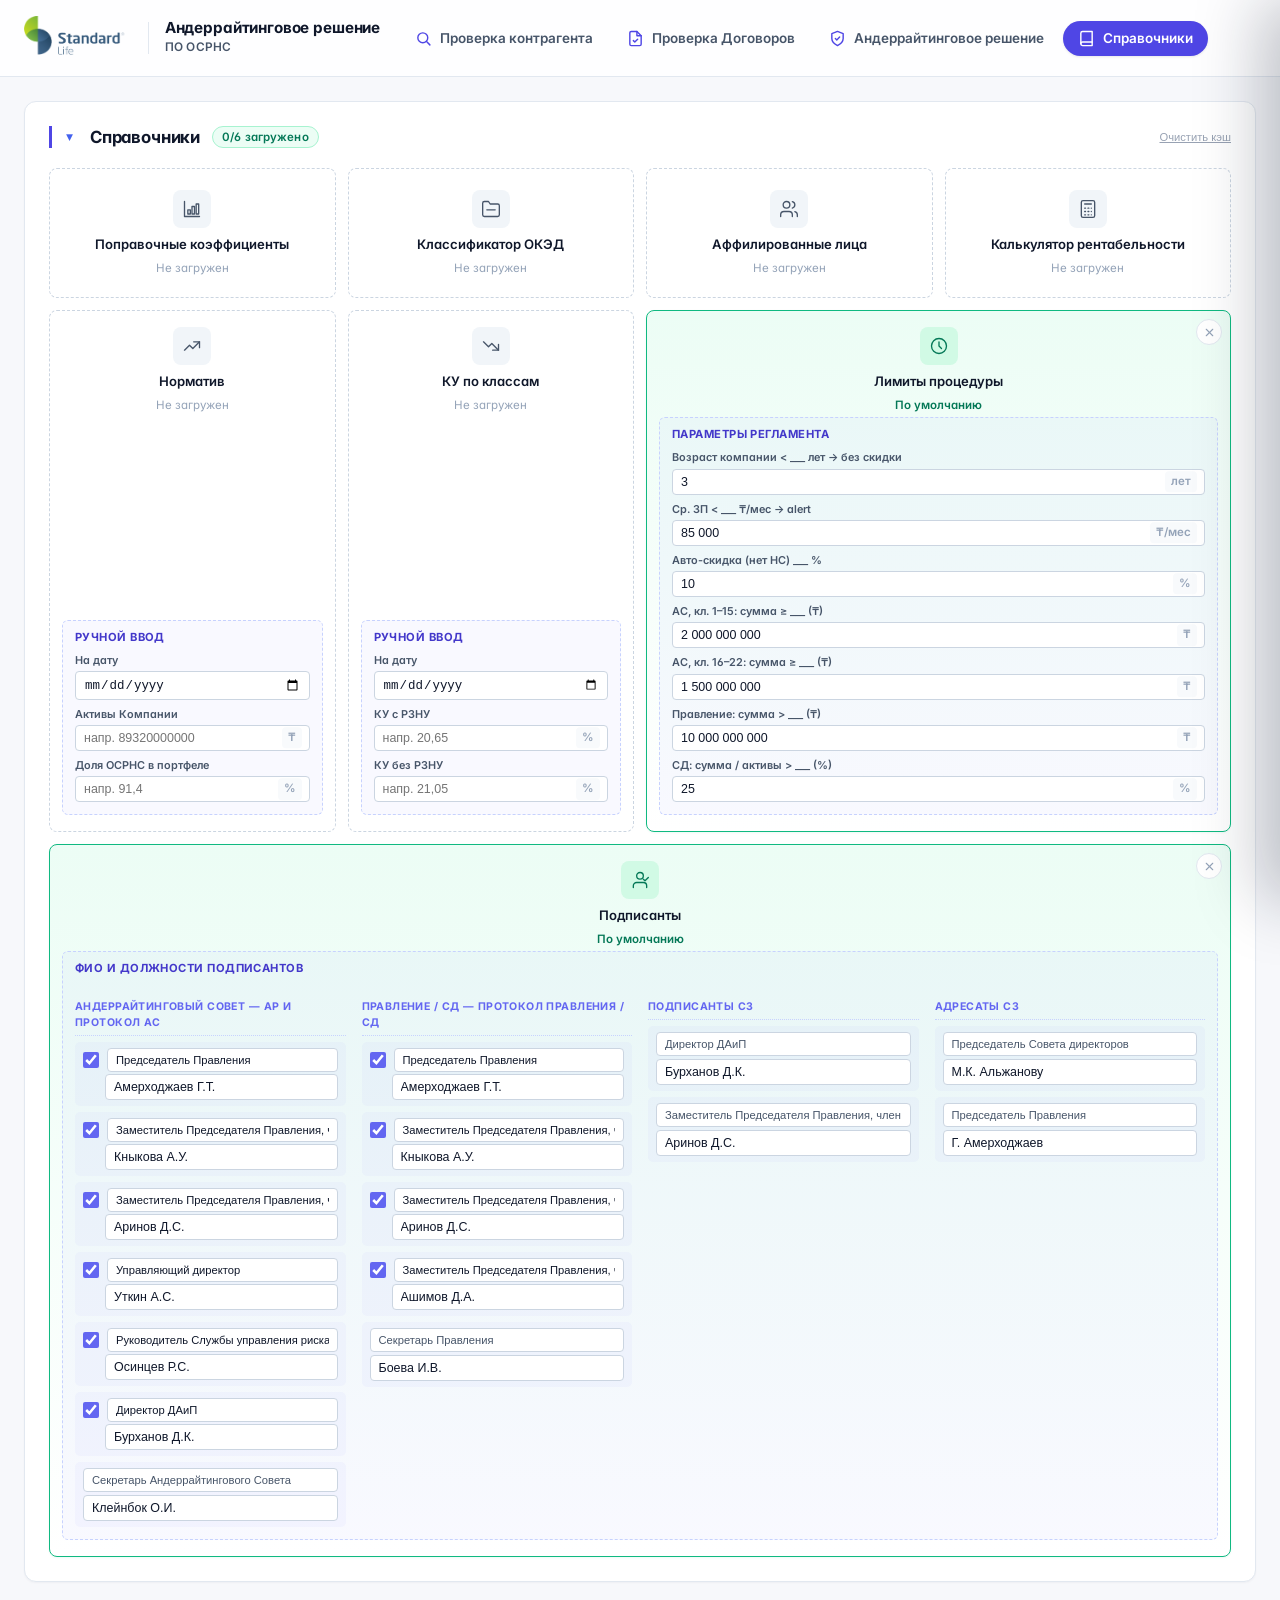
==== index.html @ 7cab8b3e "feat(egov): две ссылки на справки и коды P30.01/P30.11 в досье В шапке вкладок теперь две карточки e" ====
<!DOCTYPE html>
<html lang="ru">
<head>
  <meta charset="UTF-8">
  <meta name="viewport" content="width=device-width, initial-scale=1.0">
  <title>Андеррайтинговое решение по ОСРНС</title>
  <link rel="preconnect" href="https://fonts.googleapis.com">
  <link rel="preconnect" href="https://fonts.gstatic.com" crossorigin>
  <link rel="stylesheet" href="https://fonts.googleapis.com/css2?family=Inter:wght@400;500;600;700;800&family=JetBrains+Mono:wght@500;600&display=swap">
  <link rel="stylesheet" href="css/style.css">
</head>
<body>
  <header class="app-header">
    <div class="app-header-inner">
      <a class="app-brand" href="/" aria-label="Standard Life — главная">
        <img class="sl-logo" src="assets/standard-life-logo.png" alt="Standard Life" />
        <span class="app-brand-divider" aria-hidden="true"></span>
        <div class="app-brand-text">
          <div class="app-name">Андеррайтинговое решение</div>
          <div class="app-subtitle">по ОСРНС</div>
        </div>
      </a>

      <!-- Навигация по разделам — в шапке, рядом с названием. Все 4 раздела
           живут на одной странице (общее состояние App), переключение — App.switchTab(). -->
      <nav class="tab-nav" role="tablist" aria-label="Разделы">
        <button class="tab-btn" id="tabbtn-contractor" role="tab" aria-selected="false" aria-controls="tab-contractor" onclick="App.switchTab('contractor')">
          <span class="tab-btn-ico" aria-hidden="true"><svg viewBox="0 0 24 24" fill="none" stroke="currentColor" stroke-width="2" stroke-linecap="round" stroke-linejoin="round"><circle cx="11" cy="11" r="7"/><line x1="21" y1="21" x2="16.65" y2="16.65"/></svg></span>
          <span class="tab-btn-label">Проверка контрагента</span>
        </button>
        <button class="tab-btn" id="tabbtn-contracts" role="tab" aria-selected="false" aria-controls="tab-contracts" onclick="App.switchTab('contracts')">
          <span class="tab-btn-ico" aria-hidden="true"><svg viewBox="0 0 24 24" fill="none" stroke="currentColor" stroke-width="2" stroke-linecap="round" stroke-linejoin="round"><path d="M14 2H6a2 2 0 0 0-2 2v16a2 2 0 0 0 2 2h12a2 2 0 0 0 2-2V8z"/><polyline points="14 2 14 8 20 8"/><path d="m9 15 2 2 4-4"/></svg></span>
          <span class="tab-btn-label">Проверка Договоров</span>
        </button>
        <button class="tab-btn" id="tabbtn-decision" role="tab" aria-selected="false" aria-controls="tab-decision" onclick="App.switchTab('decision')">
          <span class="tab-btn-ico" aria-hidden="true"><svg viewBox="0 0 24 24" fill="none" stroke="currentColor" stroke-width="2" stroke-linecap="round" stroke-linejoin="round"><path d="M12 22s8-4 8-10V5l-8-3-8 3v7c0 6 8 10 8 10z"/><path d="m9 12 2 2 4-4"/></svg></span>
          <span class="tab-btn-label">Андеррайтинговое решение</span>
        </button>
        <button class="tab-btn is-active" id="tabbtn-refs" role="tab" aria-selected="true" aria-controls="tab-refs" onclick="App.switchTab('refs')">
          <span class="tab-btn-ico" aria-hidden="true"><svg viewBox="0 0 24 24" fill="none" stroke="currentColor" stroke-width="2" stroke-linecap="round" stroke-linejoin="round"><path d="M4 19.5A2.5 2.5 0 0 1 6.5 17H20"/><path d="M6.5 2H20v20H6.5A2.5 2.5 0 0 1 4 19.5v-15A2.5 2.5 0 0 1 6.5 2z"/></svg></span>
          <span class="tab-btn-label">Справочники</span>
        </button>
      </nav>
    </div>
  </header>
  <div class="container">

    <!-- Ссылки на источники — ОДИН шаблон на всё приложение. Раскладывается в
         каждый маунт .js-src-links (App._renderSourceLinks из App.init):
         вкладки «Проверка Договоров», «Проверка контрагента» и
         «Андеррайтинговое решение». Держим в одном месте, чтобы три копии
         разметки не разъезжались. Порталы открываются вручную — там же вход,
         от которого зависят наши автоматические проверки (ЭЦП-сессия
         stat.gov.kz и Bearer-сессия egov). -->
    <template id="tpl-src-links">
      <a class="src-link js-src-egov is-checking" href="https://egov.kz/ru/services/P3001/steps/1" target="_blank" rel="noopener noreferrer">
        <span class="src-link-ico"><svg viewBox="0 0 24 24" fill="none" stroke="currentColor" stroke-width="1.9" stroke-linecap="round" stroke-linejoin="round" aria-hidden="true"><path d="M12 22s8-4 8-10V5l-8-3-8 3v7c0 6 8 10 8 10z"/><polyline points="9 12 11 14 15 10"/></svg></span>
        <span class="src-link-body">
          <span class="src-link-t">egov.kz · P30.01 <span class="src-link-state"></span></span>
          <span class="src-link-s">Резидентство: Справки/сведения по юридическим лицам — тип «О госрегистрации юрлица и его подразделений» • справка P30.01</span>
        </span>
        <span class="src-link-ext" aria-hidden="true"><svg viewBox="0 0 24 24" fill="none" stroke="currentColor" stroke-width="2" stroke-linecap="round" stroke-linejoin="round"><path d="M18 13v6a2 2 0 0 1-2 2H5a2 2 0 0 1-2-2V8a2 2 0 0 1 2-2h6"/><polyline points="15 3 21 3 21 9"/><line x1="10" y1="14" x2="21" y2="3"/></svg></span>
      </a>
      <a class="src-link js-src-egov is-checking" href="https://egov.kz/services/P30.11/#/declaration///" target="_blank" rel="noopener noreferrer">
        <span class="src-link-ico"><svg viewBox="0 0 24 24" fill="none" stroke="currentColor" stroke-width="1.9" stroke-linecap="round" stroke-linejoin="round" aria-hidden="true"><path d="M12 22s8-4 8-10V5l-8-3-8 3v7c0 6 8 10 8 10z"/><polyline points="9 12 11 14 15 10"/></svg></span>
        <span class="src-link-body">
          <span class="src-link-t">egov.kz · P30.11 <span class="src-link-state"></span></span>
          <span class="src-link-s">Резидентство: Выдача справки о регистрации (перерегистрации) юридических лиц, об учетной регистрации (перерегистрации) их филиалов и представительств • справка P30.11</span>
        </span>
        <span class="src-link-ext" aria-hidden="true"><svg viewBox="0 0 24 24" fill="none" stroke="currentColor" stroke-width="2" stroke-linecap="round" stroke-linejoin="round"><path d="M18 13v6a2 2 0 0 1-2 2H5a2 2 0 0 1-2-2V8a2 2 0 0 1 2-2h6"/><polyline points="15 3 21 3 21 9"/><line x1="10" y1="14" x2="21" y2="3"/></svg></span>
      </a>
      <a class="src-link js-src-statgov is-checking" href="https://stat.gov.kz/ru/cabinet/juridical/by/bin/" target="_blank" rel="noopener noreferrer">
        <span class="src-link-ico"><svg viewBox="0 0 24 24" fill="none" stroke="currentColor" stroke-width="1.9" stroke-linecap="round" stroke-linejoin="round" aria-hidden="true"><circle cx="11" cy="11" r="7"/><line x1="21" y1="21" x2="16.65" y2="16.65"/></svg></span>
        <span class="src-link-body">
          <span class="src-link-t">stat.gov.kz <span class="src-link-state"></span></span>
          <span class="src-link-s">Поиск юридического лица или индивидуального предпринимателя</span>
        </span>
        <span class="src-link-ext" aria-hidden="true"><svg viewBox="0 0 24 24" fill="none" stroke="currentColor" stroke-width="2" stroke-linecap="round" stroke-linejoin="round"><path d="M18 13v6a2 2 0 0 1-2 2H5a2 2 0 0 1-2-2V8a2 2 0 0 1 2-2h6"/><polyline points="15 3 21 3 21 9"/><line x1="10" y1="14" x2="21" y2="3"/></svg></span>
      </a>
    </template>

    <!-- ============ Раздел 1: Справочники ============ -->
    <section class="tab-panel is-active" id="tab-refs" role="tabpanel" aria-labelledby="tabbtn-refs">
    <!-- Reference files (uploaded once, cached) — раскрывающийся раздел -->
    <div class="section section-collapsible" id="refs-section">
      <div class="section-title section-title--clickable" onclick="App.toggleRefsSection(event)">
        <span class="section-chevron" id="refs-chevron">▸</span>
        Справочники
        <span class="badge" id="ref-badge">0/6 загружено</span>
        <button class="btn-clear" onclick="App.clearCache(); event.stopPropagation()">Очистить кэш</button>
      </div>
      <div class="section-collapsible-body" id="refs-body">
      <div class="upload-grid">
        <div class="upload-zone" id="zone-popravka" onclick="this.querySelector('input').click()">
          <button class="uz-delete" title="Удалить файл" onclick="App.clearOneRef('popravka', event)"><svg viewBox="0 0 24 24" fill="none" stroke="currentColor" stroke-width="2" stroke-linecap="round" stroke-linejoin="round" width="13" height="13"><line x1="18" y1="6" x2="6" y2="18"/><line x1="6" y1="6" x2="18" y2="18"/></svg></button>
          <span class="uz-icon" aria-hidden="true"><svg viewBox="0 0 24 24" fill="none" stroke="currentColor" stroke-width="1.6" stroke-linecap="round" stroke-linejoin="round"><path d="M3 3v18h18"/><rect x="7" y="13" width="3" height="5"/><rect x="12" y="9" width="3" height="9"/><rect x="17" y="6" width="3" height="12"/></svg></span>
          <div class="uz-label">Поправочные коэффициенты</div>
          <div class="uz-status" id="status-popravka">Не загружен</div>
          <input type="file" accept=".xlsx,.xls,.xlsm" onchange="App.loadRef('popravka', this.files[0])">
        </div>
        <div class="upload-zone" id="zone-classifier" onclick="this.querySelector('input').click()">
          <button class="uz-delete" title="Удалить файл" onclick="App.clearOneRef('classifier', event)"><svg viewBox="0 0 24 24" fill="none" stroke="currentColor" stroke-width="2" stroke-linecap="round" stroke-linejoin="round" width="13" height="13"><line x1="18" y1="6" x2="6" y2="18"/><line x1="6" y1="6" x2="18" y2="18"/></svg></button>
          <span class="uz-icon" aria-hidden="true"><svg viewBox="0 0 24 24" fill="none" stroke="currentColor" stroke-width="1.6" stroke-linecap="round" stroke-linejoin="round"><path d="M22 19a2 2 0 0 1-2 2H4a2 2 0 0 1-2-2V5a2 2 0 0 1 2-2h5l2 3h9a2 2 0 0 1 2 2z"/><line x1="7" y1="13" x2="17" y2="13"/></svg></span>
          <div class="uz-label">Классификатор ОКЭД</div>
          <div class="uz-status" id="status-classifier">Не загружен</div>
          <input type="file" accept=".xlsx,.xls,.xlsm" onchange="App.loadRef('classifier', this.files[0])">
        </div>
        <div class="upload-zone" id="zone-affiliated" onclick="this.querySelector('input').click()">
          <button class="uz-delete" title="Удалить файл" onclick="App.clearOneRef('affiliated', event)"><svg viewBox="0 0 24 24" fill="none" stroke="currentColor" stroke-width="2" stroke-linecap="round" stroke-linejoin="round" width="13" height="13"><line x1="18" y1="6" x2="6" y2="18"/><line x1="6" y1="6" x2="18" y2="18"/></svg></button>
          <span class="uz-icon" aria-hidden="true"><svg viewBox="0 0 24 24" fill="none" stroke="currentColor" stroke-width="1.6" stroke-linecap="round" stroke-linejoin="round"><path d="M16 21v-2a4 4 0 0 0-4-4H6a4 4 0 0 0-4 4v2"/><circle cx="9" cy="7" r="4"/><path d="M22 21v-2a4 4 0 0 0-3-3.87"/><path d="M16 3.13a4 4 0 0 1 0 7.75"/></svg></span>
          <div class="uz-label">Аффилированные лица</div>
          <div class="uz-status" id="status-affiliated">Не загружен</div>
          <input type="file" accept=".xlsx,.xls,.xlsm" onchange="App.loadRef('affiliated', this.files[0])">
        </div>
        <div class="upload-zone" id="zone-calculator" onclick="this.querySelector('input').click()">
          <button class="uz-delete" title="Удалить файл" onclick="App.clearOneRef('calculator', event)"><svg viewBox="0 0 24 24" fill="none" stroke="currentColor" stroke-width="2" stroke-linecap="round" stroke-linejoin="round" width="13" height="13"><line x1="18" y1="6" x2="6" y2="18"/><line x1="6" y1="6" x2="18" y2="18"/></svg></button>
          <span class="uz-icon" aria-hidden="true"><svg viewBox="0 0 24 24" fill="none" stroke="currentColor" stroke-width="1.6" stroke-linecap="round" stroke-linejoin="round"><rect x="4" y="2" width="16" height="20" rx="2"/><line x1="8" y1="6" x2="16" y2="6"/><line x1="8" y1="11" x2="9" y2="11"/><line x1="12" y1="11" x2="13" y2="11"/><line x1="16" y1="11" x2="16" y2="11"/><line x1="8" y1="15" x2="9" y2="15"/><line x1="12" y1="15" x2="13" y2="15"/><line x1="16" y1="15" x2="16" y2="15"/><line x1="8" y1="19" x2="9" y2="19"/><line x1="12" y1="19" x2="13" y2="19"/><line x1="16" y1="19" x2="16" y2="19"/></svg></span>
          <div class="uz-label">Калькулятор рентабельности</div>
          <div class="uz-status" id="status-calculator">Не загружен</div>
          <input type="file" accept=".xlsx,.xls,.xlsm" onchange="App.loadRef('calculator', this.files[0])">
        </div>
        <div class="upload-zone" id="zone-normativ" onclick="if(event.target.closest('.ref-override')) return; this.querySelector('input[type=file]').click()">
          <button class="uz-delete" title="Удалить файл" onclick="App.clearOneRef('normativ', event)"><svg viewBox="0 0 24 24" fill="none" stroke="currentColor" stroke-width="2" stroke-linecap="round" stroke-linejoin="round" width="13" height="13"><line x1="18" y1="6" x2="6" y2="18"/><line x1="6" y1="6" x2="18" y2="18"/></svg></button>
          <span class="uz-icon" aria-hidden="true"><svg viewBox="0 0 24 24" fill="none" stroke="currentColor" stroke-width="1.6" stroke-linecap="round" stroke-linejoin="round"><path d="M3 17l6-6 4 4 8-8"/><path d="M14 7h7v7"/></svg></span>
          <div class="uz-label">Норматив</div>
          <div class="uz-status" id="status-normativ">Не загружен</div>
          <input type="file" accept=".xlsx,.xls,.xlsm" onchange="App.loadRef('normativ', this.files[0])">
          <!-- Ручной ввод: имеет приоритет над Excel. Если поле пустое — берётся значение из файла. -->
          <div class="ref-override" onclick="event.stopPropagation()">
            <div class="ref-override-title">Ручной ввод</div>
            <div class="ref-override-grid">
              <label>На дату<input type="date" id="ovr-normativ-date" oninput="App.onRefOverride('normativ','date',this.value)" onblur="App._refillIfEmpty('normativ')"></label>
              <label>Активы Компании<span class="input-with-unit" data-unit="₸"><input type="text" inputmode="decimal" id="ovr-normativ-assets" placeholder="напр. 89320000000" oninput="App.onRefOverride('normativ','fullAssetsTenge',this.value)" onblur="App._refillIfEmpty('normativ')"></span></label>
              <label>Доля ОСРНС в портфеле<span class="input-with-unit" data-unit="%"><input type="text" inputmode="decimal" id="ovr-normativ-portfolio" placeholder="напр. 91,4" oninput="App.onRefOverride('normativ','portfolioShare',this.value)" onblur="App._refillIfEmpty('normativ')"></span></label>
            </div>
          </div>
        </div>
        <div class="upload-zone" id="zone-ku" onclick="if(event.target.closest('.ref-override')) return; this.querySelector('input[type=file]').click()">
          <button class="uz-delete" title="Удалить файл" onclick="App.clearOneRef('ku', event)"><svg viewBox="0 0 24 24" fill="none" stroke="currentColor" stroke-width="2" stroke-linecap="round" stroke-linejoin="round" width="13" height="13"><line x1="18" y1="6" x2="6" y2="18"/><line x1="6" y1="6" x2="18" y2="18"/></svg></button>
          <span class="uz-icon" aria-hidden="true"><svg viewBox="0 0 24 24" fill="none" stroke="currentColor" stroke-width="1.6" stroke-linecap="round" stroke-linejoin="round"><path d="M3 7l6 6 4-4 8 8"/><path d="M14 17h7v-7"/></svg></span>
          <div class="uz-label">КУ по классам</div>
          <div class="uz-status" id="status-ku">Не загружен</div>
          <input type="file" accept=".xlsx,.xls,.xlsm" onchange="App.loadRef('ku', this.files[0])">
          <div class="ref-override" onclick="event.stopPropagation()">
            <div class="ref-override-title">Ручной ввод</div>
            <div class="ref-override-grid">
              <label title="Только для отображения в карточке. В документах КУ выводится с датой Норматива (единый период расчёта).">На дату<input type="date" id="ovr-ku-date" oninput="App.onRefOverride('ku','date',this.value)" onblur="App._refillIfEmpty('ku')"></label>
              <label>КУ с РЗНУ<span class="input-with-unit" data-unit="%"><input type="text" inputmode="decimal" id="ovr-ku-with" placeholder="напр. 20,65" oninput="App.onRefOverride('ku','lossRatioWith',this.value)" onblur="App._refillIfEmpty('ku')"></span></label>
              <label>КУ без РЗНУ<span class="input-with-unit" data-unit="%"><input type="text" inputmode="decimal" id="ovr-ku-without" placeholder="напр. 21,05" oninput="App.onRefOverride('ku','lossRatioWithout',this.value)" onblur="App._refillIfEmpty('ku')"></span></label>
            </div>
          </div>
        </div>
        <!-- Лимиты процедуры — параметры внутренних правил андеррайтинга
             (пороги АС/Правления/СД, мин. возраст компании, мин. ср. ЗП).
             Файла нет: только ручной ввод. По умолчанию подставляются текущие
             регламентные значения. -->
        <div class="upload-zone upload-zone--no-file loaded" id="zone-limits">
          <button class="uz-delete" title="Сбросить все лимиты к значениям по умолчанию" onclick="App.resetLimitsToDefaults(event)"><svg viewBox="0 0 24 24" fill="none" stroke="currentColor" stroke-width="2" stroke-linecap="round" stroke-linejoin="round" width="13" height="13"><line x1="18" y1="6" x2="6" y2="18"/><line x1="6" y1="6" x2="18" y2="18"/></svg></button>
          <span class="uz-icon" aria-hidden="true"><svg viewBox="0 0 24 24" fill="none" stroke="currentColor" stroke-width="1.6" stroke-linecap="round" stroke-linejoin="round"><circle cx="12" cy="12" r="9"/><path d="M12 7v5l3 3"/></svg></span>
          <div class="uz-label">Лимиты процедуры</div>
          <div class="uz-status" id="status-limits">По умолчанию</div>
          <div class="ref-override ref-override--limits" onclick="event.stopPropagation()">
            <div class="ref-override-title">Параметры регламента</div>
            <div class="ref-override-grid ref-override-grid--2col">
              <label title="Если возраст компании < этого значения — скидка не применяется">Возраст компании &lt; ___ лет → без скидки<span class="input-with-unit" data-unit="лет"><input type="text" inputmode="decimal" id="lim-minAge" placeholder="напр. 3" oninput="App.onLimitOverride('minCompanyAgeYears',this.value)" onblur="App._fillLimitsInputs()"></span></label>
              <label title="Если средняя ЗП < этого значения — показывается alert андеррайтеру">Ср. ЗП &lt; ___ ₸/мес → alert<span class="input-with-unit" data-unit="₸/мес"><input type="text" inputmode="decimal" id="lim-minSalary" placeholder="напр. 85000" oninput="App.onLimitOverride('minAvgSalary',this.value)" onblur="App._fillLimitsInputs()"></span></label>
              <label title="Авто-скидка при чистой истории: если НС не было и в заявке не задан понижающий коэффициент — применяется эта скидка (напр. 10% → ПК 0,9). Заполненный D16 в заявке имеет приоритет.">Авто-скидка (нет НС) ___ %<span class="input-with-unit" data-unit="%"><input type="text" inputmode="decimal" id="lim-discount" placeholder="напр. 10" oninput="App.onLimitOverride('defaultDiscount',this.value)" onblur="App._fillLimitsInputs()"></span></label>
              <label title="Класс риска 1–15: страх.сумма ≥ этого → АС; меньше — стандартное принятие">АС, кл. 1–15: сумма ≥ ___ (₸)<span class="input-with-unit" data-unit="₸"><input type="text" inputmode="decimal" id="lim-asLow1_15" placeholder="напр. 2000000000" oninput="App.onLimitOverride('limitAsLowCls1_15',this.value)" onblur="App._fillLimitsInputs()"></span></label>
              <label title="Класс риска 16–22: страх.сумма ≥ этого → АС; меньше — стандартное принятие">АС, кл. 16–22: сумма ≥ ___ (₸)<span class="input-with-unit" data-unit="₸"><input type="text" inputmode="decimal" id="lim-asLow16_22" placeholder="напр. 1500000000" oninput="App.onLimitOverride('limitAsLowCls16_22',this.value)" onblur="App._fillLimitsInputs()"></span></label>
              <label title="Если страх.сумма > этого значения — кейс уходит в Правление">Правление: сумма &gt; ___ (₸)<span class="input-with-unit" data-unit="₸"><input type="text" inputmode="decimal" id="lim-asHigh" placeholder="напр. 10000000000" oninput="App.onLimitOverride('limitAsHigh',this.value)" onblur="App._fillLimitsInputs()"></span></label>
              <label title="СД: если страх.сумма / активы компании > этого значения — Совет директоров">СД: сумма / активы &gt; ___ (%)<span class="input-with-unit" data-unit="%"><input type="text" inputmode="decimal" id="lim-sdRatio" placeholder="напр. 25" oninput="App.onLimitOverride('limitSdAssetsRatio',this.value)" onblur="App._fillLimitsInputs()"></span></label>
            </div>
          </div>
        </div>
        <!-- Подписанты — ФИО и должности подписантов / адресатов всех документов
             (АР, СЗ Правления, СЗ СД, Заключение, Протокол). Идёт ПОСЛЕДНИМ в
             HTML — за счёт grid-column: 1 / -1 занимает всю ширину на 3-й строке.
             Solo-подписанты + секретари: редактируются и роль, и ФИО.
             Члены АС/Правления: + чекбокс «участвует» (отпуск → строка исключается). -->
        <div class="upload-zone upload-zone--no-file loaded" id="zone-signers">
          <button class="uz-delete" title="Сбросить всех подписантов к значениям по умолчанию" onclick="App.resetSignersToDefaults(event)"><svg viewBox="0 0 24 24" fill="none" stroke="currentColor" stroke-width="2" stroke-linecap="round" stroke-linejoin="round" width="13" height="13"><line x1="18" y1="6" x2="6" y2="18"/><line x1="6" y1="6" x2="18" y2="18"/></svg></button>
          <span class="uz-icon" aria-hidden="true"><svg viewBox="0 0 24 24" fill="none" stroke="currentColor" stroke-width="1.6" stroke-linecap="round" stroke-linejoin="round"><path d="M20 21v-2a4 4 0 0 0-4-4H8a4 4 0 0 0-4 4v2"/><circle cx="12" cy="7" r="4"/><path d="M16 11l2 2 4-4"/></svg></span>
          <div class="uz-label">Подписанты</div>
          <div class="uz-status" id="status-signers">По умолчанию</div>
          <div class="ref-override ref-override--signers" onclick="event.stopPropagation()">
            <div class="ref-override-title">ФИО и должности подписантов</div>

            <div class="signers-group" style="order:4">
              <div class="signers-group-title">Адресаты СЗ</div>
              <div class="signer-row signer-row--solo" id="sgn-row-sdChair">
                <input type="text" id="sgn-role-sdChair" class="signer-role-input" placeholder="Должность" oninput="App.onSignerOverride('sdChair','role',this.value)">
                <input type="text" id="sgn-sdChair" placeholder="ФИО" oninput="App.onSignerOverride('sdChair','name',this.value)">
              </div>
              <div class="signer-row signer-row--solo" id="sgn-row-pravlenieChair">
                <input type="text" id="sgn-role-pravlenieChair" class="signer-role-input" placeholder="Должность" oninput="App.onSignerOverride('pravlenieChair','role',this.value)">
                <input type="text" id="sgn-pravlenieChair" placeholder="ФИО" oninput="App.onSignerOverride('pravlenieChair','name',this.value)">
              </div>
            </div>

            <div class="signers-group" style="order:3">
              <div class="signers-group-title">Подписанты СЗ</div>
              <div class="signer-row signer-row--solo" id="sgn-row-daipDirector">
                <input type="text" id="sgn-role-daipDirector" class="signer-role-input" placeholder="Должность" oninput="App.onSignerOverride('daipDirector','role',this.value)">
                <input type="text" id="sgn-daipDirector" placeholder="ФИО" oninput="App.onSignerOverride('daipDirector','name',this.value)">
              </div>
              <div class="signer-row signer-row--solo" id="sgn-row-upravDir">
                <input type="text" id="sgn-role-upravDir" class="signer-role-input" placeholder="Должность" oninput="App.onSignerOverride('upravDir','role',this.value)">
                <input type="text" id="sgn-upravDir" placeholder="ФИО" oninput="App.onSignerOverride('upravDir','name',this.value)">
              </div>
            </div>

            <!-- Члены АС: 6 человек + секретарь. У каждого члена можно править
                 должность и снять галочку «участвует» (отпуск → строка не
                 попадёт в АР/Протокол). Секретарь без галочки — он обязателен. -->
            <div class="signers-group" style="order:1">
              <div class="signers-group-title">Андеррайтинговый Совет — АР и Протокол АС</div>
              <div class="signer-row signer-row--editable" id="sgn-row-asMember0">
                <input type="checkbox" id="sgn-skip-asMember0" checked title="Включить в документ" onchange="App.onSignerOverride('asMember0','skip',!this.checked)">
                <input type="text" id="sgn-role-asMember0" class="signer-role-input" placeholder="Должность" oninput="App.onSignerOverride('asMember0','role',this.value)">
                <input type="text" id="sgn-asMember0" placeholder="ФИО" oninput="App.onSignerOverride('asMember0','name',this.value)">
              </div>
              <div class="signer-row signer-row--editable" id="sgn-row-asMember1">
                <input type="checkbox" id="sgn-skip-asMember1" checked onchange="App.onSignerOverride('asMember1','skip',!this.checked)">
                <input type="text" id="sgn-role-asMember1" class="signer-role-input" placeholder="Должность" oninput="App.onSignerOverride('asMember1','role',this.value)">
                <input type="text" id="sgn-asMember1" placeholder="ФИО" oninput="App.onSignerOverride('asMember1','name',this.value)">
              </div>
              <div class="signer-row signer-row--editable" id="sgn-row-asMember2">
                <input type="checkbox" id="sgn-skip-asMember2" checked onchange="App.onSignerOverride('asMember2','skip',!this.checked)">
                <input type="text" id="sgn-role-asMember2" class="signer-role-input" placeholder="Должность" oninput="App.onSignerOverride('asMember2','role',this.value)">
                <input type="text" id="sgn-asMember2" placeholder="ФИО" oninput="App.onSignerOverride('asMember2','name',this.value)">
              </div>
              <div class="signer-row signer-row--editable" id="sgn-row-asMember3">
                <input type="checkbox" id="sgn-skip-asMember3" checked onchange="App.onSignerOverride('asMember3','skip',!this.checked)">
                <input type="text" id="sgn-role-asMember3" class="signer-role-input" placeholder="Должность" oninput="App.onSignerOverride('asMember3','role',this.value)">
                <input type="text" id="sgn-asMember3" placeholder="ФИО" oninput="App.onSignerOverride('asMember3','name',this.value)">
              </div>
              <div class="signer-row signer-row--editable" id="sgn-row-asMember4">
                <input type="checkbox" id="sgn-skip-asMember4" checked onchange="App.onSignerOverride('asMember4','skip',!this.checked)">
                <input type="text" id="sgn-role-asMember4" class="signer-role-input" placeholder="Должность" oninput="App.onSignerOverride('asMember4','role',this.value)">
                <input type="text" id="sgn-asMember4" placeholder="ФИО" oninput="App.onSignerOverride('asMember4','name',this.value)">
              </div>
              <div class="signer-row signer-row--editable" id="sgn-row-asMember5">
                <input type="checkbox" id="sgn-skip-asMember5" checked onchange="App.onSignerOverride('asMember5','skip',!this.checked)">
                <input type="text" id="sgn-role-asMember5" class="signer-role-input" placeholder="Должность" oninput="App.onSignerOverride('asMember5','role',this.value)">
                <input type="text" id="sgn-asMember5" placeholder="ФИО" oninput="App.onSignerOverride('asMember5','name',this.value)">
              </div>
              <div class="signer-row signer-row--solo" id="sgn-row-asSecretary">
                <input type="text" id="sgn-role-asSecretary" class="signer-role-input" placeholder="Должность" oninput="App.onSignerOverride('asSecretary','role',this.value)">
                <input type="text" id="sgn-asSecretary" placeholder="ФИО" oninput="App.onSignerOverride('asSecretary','name',this.value)">
              </div>
            </div>

            <!-- Члены Правления — 3 человека + секретарь. -->
            <div class="signers-group" style="order:2">
              <div class="signers-group-title">Правление / СД — Протокол Правления / СД</div>
              <div class="signer-row signer-row--editable" id="sgn-row-pravlenieMember0">
                <input type="checkbox" id="sgn-skip-pravlenieMember0" checked onchange="App.onSignerOverride('pravlenieMember0','skip',!this.checked)">
                <input type="text" id="sgn-role-pravlenieMember0" class="signer-role-input" placeholder="Должность" oninput="App.onSignerOverride('pravlenieMember0','role',this.value)">
                <input type="text" id="sgn-pravlenieMember0" placeholder="ФИО" oninput="App.onSignerOverride('pravlenieMember0','name',this.value)">
              </div>
              <div class="signer-row signer-row--editable" id="sgn-row-pravlenieMember1">
                <input type="checkbox" id="sgn-skip-pravlenieMember1" checked onchange="App.onSignerOverride('pravlenieMember1','skip',!this.checked)">
                <input type="text" id="sgn-role-pravlenieMember1" class="signer-role-input" placeholder="Должность" oninput="App.onSignerOverride('pravlenieMember1','role',this.value)">
                <input type="text" id="sgn-pravlenieMember1" placeholder="ФИО" oninput="App.onSignerOverride('pravlenieMember1','name',this.value)">
              </div>
              <div class="signer-row signer-row--editable" id="sgn-row-pravlenieMember2">
                <input type="checkbox" id="sgn-skip-pravlenieMember2" checked onchange="App.onSignerOverride('pravlenieMember2','skip',!this.checked)">
                <input type="text" id="sgn-role-pravlenieMember2" class="signer-role-input" placeholder="Должность" oninput="App.onSignerOverride('pravlenieMember2','role',this.value)">
                <input type="text" id="sgn-pravlenieMember2" placeholder="ФИО" oninput="App.onSignerOverride('pravlenieMember2','name',this.value)">
              </div>
              <div class="signer-row signer-row--editable" id="sgn-row-pravlenieMember3">
                <input type="checkbox" id="sgn-skip-pravlenieMember3" checked onchange="App.onSignerOverride('pravlenieMember3','skip',!this.checked)">
                <input type="text" id="sgn-role-pravlenieMember3" class="signer-role-input" placeholder="Должность" oninput="App.onSignerOverride('pravlenieMember3','role',this.value)">
                <input type="text" id="sgn-pravlenieMember3" placeholder="ФИО" oninput="App.onSignerOverride('pravlenieMember3','name',this.value)">
              </div>
              <div class="signer-row signer-row--solo" id="sgn-row-pravlenieSecretary">
                <input type="text" id="sgn-role-pravlenieSecretary" class="signer-role-input" placeholder="Должность" oninput="App.onSignerOverride('pravlenieSecretary','role',this.value)">
                <input type="text" id="sgn-pravlenieSecretary" placeholder="ФИО" oninput="App.onSignerOverride('pravlenieSecretary','name',this.value)">
              </div>
            </div>
          </div>
        </div>
      </div>
      </div>
    </div>
    </section>

    <!-- ============ Раздел 2: Проверка Договоров (массовая генерация АР из реестра) ============ -->
    <section class="tab-panel" id="tab-contracts" role="tabpanel" aria-labelledby="tabbtn-contracts">
    <!-- Ссылки на источники — в самом верху вкладки, до блоков (просьба
         пользователя). Наполняет App._renderSourceLinks из #tpl-src-links. -->
    <div class="src-links js-src-links"></div>
    <!-- Загрузка ежедневной выгрузки договоров (.xlsx) → заполненные .docx
         «Андеррайтинговое решение» по каждой строке (форма «АРешение»).
         Имена файлов «АР {БИН}.docx», пакетом в ZIP. -->
    <div class="section section-collapsible is-open" id="batch-section">
      <div class="section-title section-title--clickable" onclick="App.toggleBatchSection(event)">
        <span class="section-chevron" id="batch-chevron">▸</span>
        Проверка Договоров
        <span class="badge" id="batch-badge">из выгрузки</span>
        <button class="btn-clear" id="batch-clear" style="display:none" onclick="BatchAR.clear(); event.stopPropagation()">Очистить</button>
      </div>
      <div class="section-collapsible-body" id="batch-body">
        <div class="upload-zone-main batch-upload" id="zone-batch" onclick="document.getElementById('batch-file-input').click()">
          <span class="uz-icon" aria-hidden="true"><svg viewBox="0 0 24 24" fill="none" stroke="currentColor" stroke-width="1.6" stroke-linecap="round" stroke-linejoin="round"><path d="M14 2H6a2 2 0 0 0-2 2v16a2 2 0 0 0 2 2h12a2 2 0 0 0 2-2V8z"/><polyline points="14 2 14 8 20 8"/><line x1="8" y1="13" x2="16" y2="13"/><line x1="8" y1="17" x2="16" y2="17"/></svg></span>
          <div class="uz-label">Реестр договоров (.xlsx)</div>
          <div class="uz-status" id="batch-status">Файл не загружен</div>
          <input type="file" id="batch-file-input" accept=".xlsx,.xls" style="display:none" onchange="BatchAR.loadFile(this.files[0])">
        </div>

        <!-- Статус-бар: прогресс проверки + сводка по строкам (обновляется по мере
             проверки). Кнопка «Открыть в отдельной вкладке» живёт здесь же, справа. -->
        <div class="batch-statusbar" id="batch-statusbar" style="display:none">
          <span class="batch-stat batch-stat--progress" id="bs-progress-wrap" title="Проверено договоров из общего числа строк реестра">
            <span class="batch-stat-progress-nums"><b id="bs-done">0</b>&nbsp;/&nbsp;<b id="bs-total">0</b>&nbsp;проверено</span>
            <span class="batch-stat-progress-bar"><i id="bs-progress-bar"></i></span>
            <span class="batch-stat-progress-pct" id="bs-progress-pct">0%</span>
          </span>
          <span class="batch-stat-sep"></span>
          <span class="batch-stat batch-stat--ok" title="Проверено, ошибок нет"><span class="batch-stat-dot"></span><b id="bs-ok">0</b>&nbsp;корректных</span>
          <span class="batch-stat batch-stat--warn" title="Расхождения — нужна доп. проверка"><span class="batch-stat-dot"></span><b id="bs-warn">0</b>&nbsp;расхождений</span>
          <span class="batch-stat batch-stat--err" title="Некорректные данные — исправить в базе"><span class="batch-stat-dot"></span><b id="bs-err">0</b>&nbsp;ошибок</span>
          <span class="batch-stat batch-stat--checking" title="Проверяется прямо сейчас"><span class="batch-stat-dot"></span><b id="bs-checking">0</b>&nbsp;проверяется</span>
          <span class="batch-stat batch-stat--pending" title="В очереди — ещё не дошло до проверки"><span class="batch-stat-dot"></span><b id="bs-pending">0</b>&nbsp;в очереди</span>
          <span class="batch-stat batch-stat--unchecked" title="Не проверено — нет подключения к stat.gov.kz или ошибка проверки"><span class="batch-stat-dot"></span><b id="bs-unchecked">0</b>&nbsp;не проверено</span>
          <span class="batch-stat batch-stat--approved" title="Согласовано андеррайтером"><span class="batch-stat-dot"></span><b id="bs-approved">0</b>&nbsp;согласовано</span>
          <span class="batch-stat-sep"></span>
          <!-- «АС лимиты» — ОТДЕЛЬНАЯ ось (не состояние проверки): строки договоров
               свыше порогов из «Справочников». Поэтому за разделителем и фиолетовым,
               как обводка таких строк в таблице и чип-фильтр. Текст подсказки
               (пороги + число договоров) пишет BatchAR._updateStatusBar. -->
          <span class="batch-stat batch-stat--aslimit" title="Строки договоров свыше лимитов АС"><span class="batch-stat-dot"></span><b id="bs-aslimit">0</b>&nbsp;АС лимиты</span>
          <button class="batch-open-tab" type="button" onclick="BatchAR.openInNewTab()" title="Открыть таблицу в отдельной вкладке — больше места для просмотра">↗ Открыть в отдельной вкладке</button>
        </div>
        <!-- Чипы мультисортировки (по столбцам) — под статус-баром. Рендерит
             BatchAR._renderSortChips(). Клик: выкл → ↓ по убыванию → ↑ по
             возрастанию → выкл. Несколько чипов комбинируются (номер = приоритет). -->
        <div class="batch-sort-chips" id="batch-sort-chips" style="display:none"></div>
        <div class="batch-table-wrap" id="batch-table-wrap" style="display:none">
          <table class="batch-table">
            <!-- Фиксированная раскладка: ширины колонок в % → таблица всегда = ширине
                 контейнера (без горизонтального скролла); содержимое переносится. -->
            <colgroup>
              <col style="width:3%"><col style="width:5.6%"><col style="width:7%"><col style="width:7%">
              <col style="width:4.2%"><col style="width:3.8%"><col style="width:3.8%"><col style="width:3%">
              <col style="width:6.6%"><col style="width:6.7%"><col style="width:6.7%"><col style="width:2.5%">
              <col style="width:6.4%"><col style="width:6.4%"><col style="width:6.3%"><col style="width:2.8%">
              <col style="width:4.6%"><col style="width:5.6%"><col style="width:3.4%"><col style="width:3.6%">
            </colgroup>
            <thead>
              <tr>
                <th class="batch-c-num">#</th>
                <th class="batch-c-contract" title="Номер договора — из выгрузки.">Номер договора</th>
                <th class="batch-c-insurer" title="Страхователь — компания, оформляющая страховку (клиент). Сверху: БИН, снизу: наименование.">Страхователь<br>(С)</th>
                <th class="batch-c-contr" title="Контрагент — объект договора (партнёр / филиал). Сверху: БИН, снизу: наименование.">Контрагент<br>(К)</th>
                <th class="batch-c-oked" title="ОКЭД (страхователь) → ОКЭД (С). Общий классификатор видов экономической деятельности — основной вид деятельности компании-клиента. Сверху: из выгрузки; снизу: ОКЭД по stat.gov.kz.">ОКЭД<br>(С)</th>
                <th class="batch-c-class" title="Класс (страхователь) → Класс (С). Класс профессионального риска — категория опасности деятельности страхователя. Сверху: из выгрузки; снизу: вычисленный по ОКЭД.">Класс<br>(С)</th>
                <th class="batch-c-contr-class" title="Класс (контрагент) → Класс (К). Класс профессионального риска контрагента (филиала). Сверху: из выгрузки (K); снизу: классы по ОКЭД; красным — если не соответствует справочнику.">Класс<br>(К)</th>
                <th class="batch-c-num2" title="Q сотрудников (контрагент) → Кол-во сотр. (К). Количество (численность) сотрудников у контрагента (филиала).">Кол-во<br>сотр. (К)</th>
                <th class="batch-c-num2" title="ФОТ (контрагент) → ФОТ (К). Годовой фонд оплаты труда контрагента (филиала) — суммарные расходы на зарплаты.">ФОТ<br>(К)</th>
                <th class="batch-c-num2" title="СС (страхователь) → СС (С). Страховая сумма — максимальный лимит выплаты, на который застрахован страхователь (клиент). Снизу: Σ СС контрагентов.">СС<br>(С)</th>
                <th class="batch-c-num2" title="СС (контрагент) → СС (К). Страховая сумма — максимальный лимит выплаты по контрагенту (филиалу); должна быть ≥ ФОТ. Снизу: расчётная (допуск ±100 ₸).">СС<br>(К)</th>
                <th class="batch-c-center" title="ПК — поправочный коэффициент: 1 — стандарт, 0,9 — со скидкой.">ПК</th>
                <th class="batch-c-num2 batch-c-prem" title="СП (страхователь) → СП (С). Страховая премия — стоимость страховки (взнос), которую платит страхователь (клиент). Снизу: Σ СП контрагентов.">СП<br>(С)</th>
                <th class="batch-c-num2" title="СП (контрагент) → СП (К). Страховая премия (взнос) по контрагенту (филиалу). Снизу: расчётная СС×тариф×ПК.">СП<br>(К)</th>
                <th class="batch-c-reg" title="Дата регистрации (страхователь) → Дата рег. (С). Дата официальной регистрации компании-клиента (stat.gov.kz / kyc.kz).">Дата рег.<br>(С)</th>
                <th class="batch-c-gov" title="Государственное участие / доля → Гос. доля. Процент владения компании государством. Сверху: из выгрузки; снизу: по реестру e-Qazyna.">Гос.<br>доля</th>
                <th class="batch-c-resident" title="Признак резидентства Страхователя. Сверху (чёрным): из выгрузки — колонка «СтранаРезидентстваСтрахователя» («Казахстан» → ✓ резидент, иная страна → нерез., пусто → «отсутствует»). Снизу в скобках (серым): из реестра egov (P30.01/P30.11). Красным — РАСХОЖДЕНИЕ выгрузки с egov. «(ИП)» — ИИН физлица/ИП: резидентство автоматически не определяется. «(отключен)» — нет подключения к egov, проверка не выполнялась.">Рези-<br>дент</th>
                <th class="batch-c-author" title="Автор → Сотрудник, оформивший решение по данному договору (колонка «Автор» из выгрузки; в старом шаблоне — «Менеджер»).">Автор</th>
                <th class="batch-c-tranche" title="Транш оплаты. «—» — оплата единовременно; число — количество траншей рассрочки (по заполненным этапам оплаты из выгрузки).">Транш<br>оплаты</th>
                <th class="batch-c-approve" title="Согласовано андеррайтером → Согл. андер. Отметка, что специалист по оценке рисков проверил и одобрил условия договора (галочка). Печать с исходными данными под его ответственность. Строка перестаёт считаться ошибочной, но подсветка ошибочных ячеек остаётся.">Согл.<br>андер.</th>
              </tr>
            </thead>
            <tbody id="batch-tbody"></tbody>
          </table>
        </div>
        <!-- Постраничного режима нет: таблица одна, прокручивается. В DOM строки
             добавляются порциями по мере прокрутки (BatchAR._appendChunk) — сразу
             весь реестр (десятки тысяч строк) вешает вкладку. Здесь — счётчик
             «показано N из M». -->
        <div class="batch-scroll-info" id="batch-scroll-info" style="display:none"></div>

        <!-- Статус проверки stat.gov.kz — под таблицей. Генерация доступна только
             после того, как все БИН успешно проверены (без подключения — недоступна). -->
        <div class="batch-verify" id="batch-verify" style="display:none">
          <span id="batch-verify-text"></span>
          <button class="batch-verify-retry" id="batch-verify-retry" style="display:none" onclick="BatchAR.retryStatgov()">Повторить проверку</button>
        </div>

        <!-- Кнопка генерации — под таблицей. Активна только когда все БИН проверены. -->
        <div class="batch-controls">
          <button class="btn-generate batch-gen-all" id="batch-gen-all" onclick="BatchAR.generateAll(this)" disabled>
            Печать Досье + Рекомендации АР
          </button>
          <!-- Во время проверки stat.gov.kz показывается вместо кнопки генерации: пауза/продолжение. -->
          <button class="btn-generate batch-pause" id="batch-pause" type="button" style="display:none" onclick="BatchAR.togglePause()" title="Приостановить / продолжить проверку stat.gov.kz">
            ⏸ Пауза
          </button>
          <button class="btn-export-errors" id="batch-export-errors" style="display:none" onclick="BatchAR.exportErrors(this)"
                  title="Выгрузить красные строки в исходном формате с подсветкой ошибочных ячеек — для правки и повторной загрузки">
            Выгрузить некорректные (xlsx)
          </button>
          <button class="btn-export-warns" id="batch-export-warns" style="display:none" onclick="BatchAR.exportWarnings(this)"
                  title="Выгрузить жёлтые строки (расхождения класса/расчёта) в исходном формате с подсветкой ячеек">
            Выгрузить расхождения (жёлтые)
          </button>
          <button class="btn-download-html" id="batch-download-html" style="display:none" onclick="BatchAR.downloadResults(this)"
                  title="Скачать ВСЕ результаты проверки одним HTML-файлом: сводка, резидентство сторон, статусы и цветовая разметка. Открывается в браузере, печатается в PDF.">
            ⬇ Скачать результаты проверки (HTML)
          </button>
        </div>

        <!-- Легенда: что означает ЦВЕТ СТРОКИ (статус договора). -->
        <div class="batch-legend batch-legend--rows" id="batch-legend-rows">
          <div class="batch-legend-title">Цвет строки — статус договора</div>
          <div class="batch-legend-chips">
            <span class="batch-legend-chip"><span class="batch-legend-swatch" style="background:#fdcdcd"></span><span><b>Красный</b> <span class="batch-legend-sub">— некорректные данные, исправить в базе</span></span></span>
            <span class="batch-legend-chip"><span class="batch-legend-swatch" style="background:#fdef9a"></span><span><b>Жёлтый</b> <span class="batch-legend-sub">— расхождения, нужна доп. проверка</span></span></span>
            <span class="batch-legend-chip"><span class="batch-legend-swatch" style="background:#c4f5d3"></span><span><b>Зелёный</b> <span class="batch-legend-sub">— все данные корректны</span></span></span>
            <span class="batch-legend-chip"><span class="batch-legend-swatch" style="background:#bcd9fb"></span><span><b>Синий</b> <span class="batch-legend-sub">— проверяется</span></span></span>
            <span class="batch-legend-chip"><span class="batch-legend-swatch" style="background:#e3e1de"></span><span><b>Серый</b> <span class="batch-legend-sub">— в очереди</span></span></span>
          </div>
        </div>

        <!-- Легенда: в каких случаях и почему подсвечивается ЯЧЕЙКА. -->
        <div class="batch-legend batch-legend--cells" id="batch-legend-cells">
          <div class="batch-legend-title">Цвет ячейки — почему значение подсвечено</div>
          <div class="batch-legend-chips">
            <div class="batch-legend-cellrow"><span class="batch-legend-swatch batch-legend-swatch--cell batch-legend-swatch--err"></span><span><b>Красная — значение неверно.</b> <span class="batch-legend-sub">СС &lt; ФОТ (страхователя или контрагента); СС страхователя &lt; страховой премии; премия &lt; 1&nbsp;МЗП (85&nbsp;000); при премии &lt; 1&nbsp;МЗП СС контрагента ≠ ФОТ; СП контрагента ≠ СС×тариф×ПК; Σ&nbsp;СС или Σ&nbsp;СП контрагентов ≠ итогу страхователя; ОКЭД&nbsp;(С) отсутствует у компании по stat.gov.kz; класс&nbsp;(С) не соответствует классификатору для своего ОКЭД; класс&nbsp;(К) отсутствует среди ОКЭД контрагента; тариф&nbsp;(К) не соответствует справочнику; невалидный БИН; скидка ПК (0,9) при компании моложе 3&nbsp;лет; гос.&nbsp;доля ≠ реестру e-Qazyna.</span></span></div>
            <div class="batch-legend-cellrow"><span class="batch-legend-swatch batch-legend-swatch--cell batch-legend-swatch--warn"></span><span><b>Жёлтая — мягкое расхождение.</b> <span class="batch-legend-sub">Класс (С или К) <b>≥ 13</b> есть среди ОКЭД компании, но не максимальный из её видов деятельности. Расхождения среди классов 1–12 не выделяются (считаются нормой).</span></span></div>
          </div>
        </div>
        <div class="batch-progress" id="batch-progress" style="display:none">
          <div class="batch-progress-track"><div class="batch-progress-bar" id="batch-progress-bar"></div></div>
          <div class="batch-progress-text" id="batch-progress-text"></div>
        </div>

        <!-- ===== Печать рекомендаций ДАиП — в самом низу «Проверки договоров».
             Отдельной вкладки нет: реестр общий, печать идёт по BatchAR.rows.
             От генерации АР выше отличается тем, что печатает ВСЕ договоры
             (включая красные) и подписант редактируемый. ===== -->
        <div class="daip-block" id="daip-block">
          <div class="daip-block-title">Печать рекомендаций ДАиП</div>
          <p class="daip-hint">По каждому договору из реестра печатается полная форма — «Рекомендация ДАиП», «Заключение подразделения по управлению рисками» и «Андеррайтинговое решение» (один документ на договор, филиалы — внутри), все в один ZIP. В отличие от кнопки «Печать Досье + Рекомендации АР», печатаются <b>все</b> договоры, включая красные. Проверка stat.gov.kz не требуется.</p>

          <!-- Подписант: должность и ФИО можно менять (они периодически меняются). -->
          <div class="daip-signer">
            <label class="daip-field">
              <span class="daip-field-label">Должность подписанта</span>
              <input type="text" id="daip-signer-role" value="Андеррайтер" placeholder="Например: Андеррайтер">
            </label>
            <label class="daip-field">
              <span class="daip-field-label">ФИО подписанта</span>
              <input type="text" id="daip-signer-name" value="Бурханов Д.К." placeholder="Например: Бурханов Д.К.">
            </label>
          </div>

          <div class="daip-status" id="daip-status" style="display:none"></div>
          <div class="daip-empty" id="daip-empty">
            Реестр не загружен — загрузите выгрузку договоров выше, и кнопка станет активна.
          </div>

          <button class="btn-generate daip-gen" id="daip-gen" onclick="DaipPrint.generateAll()" disabled>Печать рекомендаций ДАиП</button>

          <div class="batch-progress" id="daip-progress" style="display:none">
            <div class="batch-progress-track"><div class="batch-progress-bar" id="daip-progress-bar"></div></div>
            <div class="batch-progress-text" id="daip-progress-text"></div>
          </div>
        </div>
      </div>
    </div>
    </section>

    <!-- ============ Раздел 3: Проверка контрагента (быстрая проверка по БИН) ============ -->
    <section class="tab-panel" id="tab-contractor" role="tabpanel" aria-labelledby="tabbtn-contractor">
    <!-- Ссылки на источники (см. #tpl-src-links). -->
    <div class="src-links js-src-links"></div>
    <div class="section">
      <div class="section-title">Проверка контрагента по БИН</div>
      <p class="section-sub">Введите БИН/ИИН — приложение проверит компанию в реестрах (stat.gov.kz, гос. участие, аффилированные лица, юр. адрес, дата регистрации).</p>
      <div class="contractor-check">
        <div class="form-group">
          <label for="contractorBin">БИН / ИИН</label>
          <input type="text" id="contractorBin" inputmode="numeric" maxlength="12" placeholder="12 цифр"
                 onkeydown="if(event.key==='Enter'){event.preventDefault();App.quickLookupByBin();}">
        </div>
        <button class="btn-manual-check" id="btn-contractor-check" onclick="App.quickLookupByBin()" title="Проверить БИН по реестрам (statgov, гос. участие) — без расчёта тарифа">
          🔎 Проверить БИН
        </button>
      </div>
      <!-- Алертов про скидку («компания моложе 3 лет») здесь НЕТ намеренно:
           на этой вкладке премия/скидка не считаются, предупреждение живёт
           только в «Андеррайтинговом решении». Возраст компании виден в досье. -->
      <!-- Профиль контрагента = досье (showPreview пишет сюда отдельно: советник
           по ОКЭД + Dossier). Панель видима через .js-preview-panel, но грид
           без .js-preview-grid — общий полный рендер его не заполняет. -->
      <div class="preview-panel js-preview-panel" id="preview-panel-contractor">
        <div class="preview-grid" id="preview-grid-contractor"></div>
      </div>
    </div>
    </section>

    <!-- ============ Раздел 4: Андеррайтинговое решение ============ -->
    <section class="tab-panel" id="tab-decision" role="tabpanel" aria-labelledby="tabbtn-decision">
    <!-- Ссылки на источники (см. #tpl-src-links). -->
    <div class="src-links js-src-links"></div>
    <!-- Per-case files -->
    <div class="section">
      <div class="section-title">
        Файлы по кейсу
        <button class="btn-clear" onclick="App.clearCaseCache()">Очистить кейс</button>
      </div>
      <div class="upload-grid-main">
        <div class="upload-zone-main" id="zone-zayavka" onclick="const i=this.querySelector('input');i.value='';i.click()">
          <button class="uz-delete" title="Удалить файл" onclick="App.clearCaseFile('zayavka', event)"><svg viewBox="0 0 24 24" fill="none" stroke="currentColor" stroke-width="2" stroke-linecap="round" stroke-linejoin="round" width="13" height="13"><line x1="18" y1="6" x2="6" y2="18"/><line x1="6" y1="6" x2="18" y2="18"/></svg></button>
          <span class="uz-icon" aria-hidden="true"><svg viewBox="0 0 24 24" fill="none" stroke="currentColor" stroke-width="1.6" stroke-linecap="round" stroke-linejoin="round"><path d="M9 2h6a2 2 0 0 1 2 2v2h2a2 2 0 0 1 2 2v12a2 2 0 0 1-2 2H5a2 2 0 0 1-2-2V8a2 2 0 0 1 2-2h2V4a2 2 0 0 1 2-2z"/><line x1="9" y1="12" x2="15" y2="12"/><line x1="9" y1="16" x2="15" y2="16"/></svg></span>
          <div class="uz-label">Заявка на андеррайтинг</div>
          <div class="uz-status" id="status-zayavka">Загрузите .xlsm файл</div>
          <input type="file" accept=".xlsx,.xls,.xlsm" onchange="App.loadZayavka(this.files[0])">
        </div>
        <div class="upload-zone-main" id="zone-claims" onclick="const i=this.querySelector('input');i.value='';i.click()">
          <button class="uz-delete" title="Удалить файл" onclick="App.clearCaseFile('claims', event)"><svg viewBox="0 0 24 24" fill="none" stroke="currentColor" stroke-width="2" stroke-linecap="round" stroke-linejoin="round" width="13" height="13"><line x1="18" y1="6" x2="6" y2="18"/><line x1="6" y1="6" x2="18" y2="18"/></svg></button>
          <span class="uz-icon" aria-hidden="true"><svg viewBox="0 0 24 24" fill="none" stroke="currentColor" stroke-width="1.6" stroke-linecap="round" stroke-linejoin="round"><path d="M14 2H6a2 2 0 0 0-2 2v16a2 2 0 0 0 2 2h12a2 2 0 0 0 2-2V8z"/><polyline points="14 2 14 8 20 8"/><line x1="9" y1="13" x2="15" y2="13"/><line x1="9" y1="17" x2="13" y2="17"/></svg></span>
          <div class="uz-label">История убытков</div>
          <div class="uz-status" id="status-claims">Загрузите .xls файл</div>
          <input type="file" accept=".xlsx,.xls,.xlsm" onchange="App.loadClaims(this.files[0])">
        </div>
        <div class="upload-zone-main" id="zone-registry" onclick="const i=this.querySelector('input');i.value='';i.click()">
          <button class="uz-delete" title="Удалить файл" onclick="App.clearCaseRegistry(event)"><svg viewBox="0 0 24 24" fill="none" stroke="currentColor" stroke-width="2" stroke-linecap="round" stroke-linejoin="round" width="13" height="13"><line x1="18" y1="6" x2="6" y2="18"/><line x1="6" y1="6" x2="18" y2="18"/></svg></button>
          <span class="uz-icon" aria-hidden="true"><svg viewBox="0 0 24 24" fill="none" stroke="currentColor" stroke-width="1.6" stroke-linecap="round" stroke-linejoin="round"><rect x="3" y="3" width="18" height="18" rx="2"/><line x1="3" y1="9" x2="21" y2="9"/><line x1="3" y1="15" x2="21" y2="15"/><line x1="9" y1="3" x2="9" y2="21"/></svg></span>
          <div class="uz-label uz-label--long" title="Реестр превысивших лимиты продающих подразделений для принятия решения">Реестр превысивших лимиты продающих подразделений для принятия решения</div>
          <div class="uz-status" id="status-registry">Загрузите .xlsx выгрузку</div>
          <input type="file" accept=".xlsx,.xls" onchange="App.loadCaseRegistry(this.files[0])">
        </div>
      </div>

      <!-- Выбор компании из загруженного реестра -->
      <div id="registry-picker-wrap" class="registry-picker" style="display:none">
        <div class="registry-picker-head">
          <div class="registry-picker-title">
            <span class="registry-picker-icon" aria-hidden="true">🏢</span>
            <span>Компания из реестра <span class="registry-picker-count" id="registry-count"></span></span>
          </div>
          <input type="text" id="registry-filter" placeholder="Фильтр по БИН или названию…" oninput="App._renderRegistryPicker()" aria-label="Фильтр по БИН или названию">
        </div>
        <div id="registry-picker" class="registry-list" role="listbox" aria-label="Компании из реестра"></div>
        <div class="registry-picker-hint">Выберите компанию — её данные подставятся в форму ниже. Файл заявки при этом не нужен.</div>
      </div>

      <!-- Manual input alternative — без заявки: БИН + ФОТ/ЗП + работники → остальное парсится автоматически -->
      <div class="manual-input-card">
        <button class="btn-manual-reset" type="button" title="Сбросить все поля ручного ввода" onclick="App.resetManualForm()">
          ✕ Сбросить
        </button>
        <div class="manual-input-head">
          <div class="manual-input-title">Ввод данных по БИН (без файла заявки)</div>
        </div>
        <div class="manual-input-grid">
          <div class="form-group">
            <label for="manualBin">БИН / ИИН</label>
            <input type="text" id="manualBin" inputmode="numeric" maxlength="12" placeholder="12 цифр" oninput="App.onManualInput('bin')">
          </div>
          <div class="form-group">
            <label for="manualDocDate">Дата заявки</label>
            <input type="date" id="manualDocDate" oninput="App.onManualInput('date')">
          </div>
          <div class="form-group">
            <label for="manualWorkers">Кол-во работников</label>
            <input type="number" id="manualWorkers" min="1" step="1" placeholder="например: 25" oninput="App.onManualInput('workers')">
          </div>
          <div class="form-group">
            <label for="manualFot" class="manual-label-inline">
              <span>ФОТ годовой, ₸</span>
              <span class="manual-field-tag" id="tag-fot" style="display:none">посчитано</span>
            </label>
            <input type="text" id="manualFot" inputmode="decimal" placeholder="например: 36 000 000,00"
                   oninput="App.onManualInput('fot')" onblur="App.onManualMoneyBlur('fot')">
          </div>
          <div class="form-group">
            <label for="manualAvgSalary" class="manual-label-inline">
              <span>Ср. зп, ₸/мес</span>
              <span class="manual-field-tag" id="tag-avg" style="display:none">посчитано</span>
            </label>
            <input type="text" id="manualAvgSalary" inputmode="decimal" placeholder="ИЛИ заполните вместо ФОТ"
                   oninput="App.onManualInput('avg')" onblur="App.onManualMoneyBlur('avg')">
          </div>
        </div>
        <!-- Страховые случаи для ручного ввода (нет файла истории убытков).
             ВКЛ (по умолчанию) → запрашиваем количество НС; ВЫКЛ → НС не было. -->
        <div class="manual-claims-block">
          <label class="manual-claims-toggle">
            <input type="checkbox" id="manualHasClaims" checked onchange="App.onManualClaimsToggle()">
            <span id="manualClaimsLabel">Были страховые случаи (НС)</span>
          </label>
          <div class="manual-claims-count" id="manual-claims-count-wrap">
            <label for="manualClaimsCount">Количество НС за 3 года</label>
            <input type="text" id="manualClaimsCount" inputmode="numeric" maxlength="4" placeholder="0" oninput="this.value=this.value.replace(/\D/g,'')">
          </div>
        </div>
        <div class="manual-input-hint" id="manual-hint"></div>
        <div class="manual-input-actions">
          <button class="btn-manual-apply" id="btn-manual-apply" onclick="App.applyManualZayavka()">Применить</button>
        </div>
      </div>

      <!-- Информационные алерты для андеррайтера. Размещаем ДО превью основной
           информации — они должны бросаться в глаза первыми. Заполняются
           результаты быстрой проверки «Проверить БИН» выводятся прямо в
           панель «Полный профиль компании» ниже (без отдельной карточки). -->
      <!-- Alert: компания моложе 3 лет (скидка не применяется). -->
      <div class="avg-salary-alert js-young-alert" id="young-company-alert"></div>
      <!-- Alert: средняя ЗП < 85 000 ₸. -->
      <div class="avg-salary-alert js-avg-alert" id="avg-salary-alert"></div>

      <!-- Preview panel -->
      <div class="preview-panel js-preview-panel" id="preview-panel">
        <div class="preview-grid js-preview-grid" id="preview-grid"></div>
      </div>

      <!-- Принудительное обновление данных: re-fetch statgov + БИН + пересборка -->
      <button class="btn-refresh-wide" onclick="App.refreshAll()" title="Перечитать stat.gov.kz, БИН-лукап и пересобрать данные">
        <span class="ba-icon">🔄</span>
        <span class="ba-label">Обновить данные</span>
      </button>
    </div>

    <!-- ИИ-советник по ОКЭД/классу — заполняется App._renderOkedAdvisor()
         (виден, когда проверена компания с ОКЭДами). -->
    <div id="oked-advisor-mount"></div>

    <!-- ============ Шаг 1: Параметры страхования ============ -->
    <div class="section">
      <div class="section-title">1. Параметры страхования</div>
      <div class="form-grid">
        <div class="form-group full-width" id="company-okeds-section" style="display:none">
          <label>
            ОКЭДы компании
          </label>
          <div class="company-okeds-wrap">
            <table class="company-okeds">
              <thead>
                <tr>
                  <th>Код</th>
                  <th>Название (классификатор)</th>
                  <th>Смерт.</th>
                  <th>Травм.</th>
                  <th>Класс</th>
                  <th>Тариф</th>
                  <th>Тип</th>
                </tr>
              </thead>
              <tbody id="company-okeds-body"></tbody>
            </table>
          </div>
        </div>
        <div class="form-group">
          <label for="okedInput">
            ОКЭД (если не указан в заявке)
            <span class="oked-hint" id="oked-hint"></span>
          </label>
          <input type="text" id="okedInput" placeholder="например: 07101" oninput="App.onOkedChange()">
          <div class="oked-lookup-result" id="oked-result"></div>
        </div>
        <div class="checkbox-group form-group">
          <input type="checkbox" id="nonResident" onchange="App.onNonResidentToggle()">
          <label for="nonResident">Нерезидент</label>
          <!-- Автопроверка по ГБД ЮЛ (data.egov.kz): БИН есть в реестре юр. лиц РК →
               резидент, нет → нерезидент. Галочка ставится автоматически; ручное
               переключение отключает автоподстановку для текущего кейса. -->
          <span class="resident-badge" id="resident-status"></span>
        </div>
        <div class="form-group full-width">
          <label for="activitySelect" class="activity-label-row">
            <span>Вид деятельности (для оценки рисков смерти/травмы)
              <span class="oked-hint" id="activity-hint"></span>
            </span>
            <button type="button" class="btn-find-industry" onclick="App.manualStatsnetLookup(this)" title="Открыть Яндекс → statsnet.co, найти «Отрасль» и применить">
              🔎 Найти отрасль через statsnet
            </button>
            <button type="button" class="btn-clear btn-clear--inline" onclick="App.resetActivity()" title="Сбросить выбор вида деятельности и снять ручную метку">
              ✕ Сбросить
            </button>
          </label>
          <select id="activitySelect" onchange="App.onActivityChange()">
            <option value="">— загрузите справочник «Калькулятор рентабельности» —</option>
          </select>
          <div class="oked-lookup-result" id="activity-result"></div>
          <div class="activity-diagnostics" id="activity-diagnostics"></div>
        </div>
      </div>

      <!-- Один компактный ряд: порядок оплаты + (опционально) периодичность + период с / по -->
      <div class="form-row-tight">
        <div class="form-group">
          <label for="paymentOrder">Порядок уплаты страховой премии</label>
          <select id="paymentOrder" onchange="App.onPaymentChange()">
            <option value="Единовременно">Единовременно</option>
            <option value="В рассрочку">В рассрочку</option>
          </select>
        </div>
        <div class="form-group" id="payment-frequency-wrap" style="display:none">
          <label for="paymentFrequency">Периодичность рассрочки</label>
          <select id="paymentFrequency" onchange="App.fillTranchesByFreq()">
            <option value="month">Раз в месяц</option>
            <option value="quarter">Раз в квартал</option>
            <option value="halfYear">Раз в полгода</option>
            <option value="year">Раз в год</option>
            <option value="week">Раз в неделю</option>
            <option value="day">Раз в день</option>
          </select>
        </div>
        <div class="form-group">
          <label for="periodFrom">Период страхования с</label>
          <input type="date" id="periodFrom">
        </div>
        <div class="form-group">
          <label for="periodTo">Период страхования по</label>
          <input type="date" id="periodTo">
        </div>
      </div>

      <!-- Рассрочка: редактируемый список траншей (даты + суммы). Заполняется
           по выбранной периодичности либо вручную (для ручного ввода / правки
           данных из выгрузки). Кол-во траншей = число строк. -->
      <div class="manual-tranches" id="manual-tranches" style="display:none">
        <div class="manual-tranches-head">
          <span class="manual-tranches-title">Транши рассрочки <span class="mt-count" id="mt-count"></span></span>
          <div class="manual-tranches-actions">
            <button type="button" class="mt-btn mt-btn--fill" onclick="App.fillTranchesByFreq()" title="Сгенерировать даты по выбранной периодичности (потом можно править)">↻ По периодичности</button>
            <button type="button" class="mt-btn mt-btn--add" onclick="App.addManualTranche()">+ Транш</button>
          </div>
        </div>
        <div class="manual-tranches-list" id="manual-tranches-list"></div>
        <div class="manual-tranches-hint" id="manual-tranches-hint"></div>
      </div>
      <!-- Старое превью рассрочки (не используется, когда показан редактор). -->
      <div class="payment-preview" id="payment-preview"></div>
    </div>

    <!-- ============ Шаг 2: Аналитика — пересчёт на основе введённых параметров ============ -->
    <div class="section">
      <div class="section-title">2. Аналитика страховых случаев</div>
      <div class="analytics-cta" id="analytics-cta">
        <div class="analytics-cta-row">
          <button class="btn-analytics btn-analytics--inline" onclick="App.toggleInlineAnalytics()">
            <span class="ba-icon">📊</span>
            <span class="ba-label">Развернуть аналитику ниже</span>
            <span class="ba-hint" id="inline-hint">↓ показать</span>
          </button>
          <button class="btn-analytics" onclick="App.openAnalytics()">
            <span class="ba-icon">↗</span>
            <span class="ba-label">Открыть в новой вкладке</span>
            <span class="ba-hint">отдельной страницей</span>
          </button>
          <button class="btn-analytics btn-analytics--ai" onclick="App.AI.open()">
            <span class="ba-icon">🤖</span>
            <span class="ba-label">Спросить ИИ</span>
            <span class="ba-hint">второе мнение → справа</span>
          </button>
        </div>
      </div>

      <!-- Inline analytics container (collapsible) -->
      <div class="analytics-inline" id="analytics-inline">
        <iframe class="analytics-iframe" id="analytics-iframe" title="Аналитика убытков"></iframe>
      </div>
    </div>

    <!-- ============ Шаг 3: Решение и генерация документов ============ -->
    <div class="section">
      <div class="section-title">
        3. Решение и генерация документов
        <button class="btn-clear btn-clear--danger" onclick="App.resetSection3()" title="Сбросить описание рисков и вернуть решение к «Авто»">✕ Сбросить</button>
      </div>
      <div class="form-grid">
        <div class="form-group full-width">
          <label for="riskText">Описание / анализ рисков (свободный текст)</label>
          <div class="ai-buttons-row">
            <button type="button" class="btn-ai btn-ai--chatgpt" onclick="App.copyAskAiPrompt('chatgpt', this)" title="Открыть ChatGPT с веб-поиском">
              <span class="ai-icon">💬</span>
              <span>Спросить у ChatGPT</span>
            </button>
            <button type="button" class="btn-ai btn-ai--gemini" onclick="App.copyAskAiPrompt('gemini', this)" title="Открыть Gemini">
              <span class="ai-icon">✨</span>
              <span>Спросить у Gemini</span>
            </button>
            <button type="button" class="btn-ai btn-ai--perplexity" onclick="App.copyAskAiPrompt('perplexity', this)" title="Открыть Perplexity">
              <span class="ai-icon">🔍</span>
              <span>Спросить у Perplexity</span>
            </button>
          </div>
          <textarea id="riskText" placeholder="Опишите основную деятельность страхователя, условия работы, особенности..."></textarea>
        </div>
        <div class="form-group full-width verdict-card" id="verdict-card">
          <div class="verdict-card-header">
            <div class="verdict-card-icon" id="verdict-icon">⚖</div>
            <div class="verdict-card-title">
              <div class="verdict-card-label">Решение по риску</div>
            </div>
            <div class="verdict-card-badge" id="verdict-badge"></div>
          </div>
          <select id="verdict" class="verdict-select" onchange="App.onVerdictChange()">
            <option value="auto">— Авто —</option>
            <option value="accept_standard">Принятие со стандартным коэффициентом</option>
            <option value="accept_adjusted">Принятие с повышенным/пониженным коэффициентом</option>
            <option value="reject">Отклонение в соответствии со степенью риска</option>
            <option value="defer">Отложение страхования на определенный срок</option>
          </select>
          <div class="verdict-card-hint" id="verdict-hint"></div>
        </div>
        <div class="form-group full-width doc-number-group">
          <label for="docNumber" class="doc-number-label">
            <span class="doc-number-icon">📄</span>
            <span class="doc-number-text">
              <span class="doc-number-title">Номер документа</span>
            </span>
          </label>
          <input type="text" id="docNumber" class="doc-number-input" placeholder="Например: 13">
        </div>
      </div>
      <!-- Alert-ворота: пока не загружены «Страховые случаи» или не отмечено
           «Не было страховых случаев» — формирование пакета документов заблокировано. -->
      <div class="avg-salary-alert" id="claims-not-loaded-alert"></div>
      <div class="organ-banner" id="organ-banner" style="display:none"></div>
      <div class="btn-row">
        <button class="btn-generate btn-ar" id="btnAR" onclick="App.generateAR()" disabled>
          Сформировать АР
        </button>
        <button class="btn-generate btn-zakl" id="btnZakl" onclick="App.generateZakl()" disabled>
          Сформировать Заключение
        </button>
        <button class="btn-generate btn-protocol" id="btnProtocol" onclick="App.generateProtocol()" disabled>
          Сформировать Протокол
        </button>
        <!-- СЗ на Андеррайтинговый совет — вместе с Протоколом входит в пакет
             для органа «АС» (см. Utils.determineDocPackage). -->
        <button class="btn-generate btn-sz-as" id="btnSzAs" onclick="App.generateSzAs()" style="display:none" disabled>
          СЗ на АС
        </button>
        <button class="btn-generate btn-sz" id="btnSzPravlenie" onclick="App.generateSzPravlenie()" style="display:none" disabled>
          СЗ на Правление
        </button>
        <button class="btn-generate btn-sz-sd" id="btnSzSd" onclick="App.generateSzSd()" style="display:none" disabled>
          СЗ на СД
        </button>
      </div>
      <!-- Скачать аналитику в PDF — доступна всегда, независимо от пакета документов -->
      <button class="btn-download-analytics" id="btnDownloadAnalytics" onclick="App.downloadAnalyticsPdf(this)">
        <svg width="18" height="18" viewBox="0 0 24 24" fill="none" stroke="currentColor" stroke-width="2" stroke-linecap="round" stroke-linejoin="round" aria-hidden="true"><path d="M21 15v4a2 2 0 0 1-2 2H5a2 2 0 0 1-2-2v-4"/><polyline points="7 10 12 15 17 10"/><line x1="12" y1="15" x2="12" y2="3"/></svg>
        <span>Скачать аналитику (PDF)</span>
      </button>
      <div class="msg" id="msg"></div>
    </div>
    </section>
  </div>

  <!-- AI Consultant: плавающая кнопка (видна, пока развёрнута встроенная аналитика)
       + слайд-овер панель справа. Разметка идентична analytics.html — управляется
       общим контроллером createAIConsultant (js/ai-consultant.js). -->
  <button class="ai-fab" id="ai-fab" onclick="App.AI.toggle()" aria-label="Спросить ИИ">
    <svg class="ai-fab-icon" viewBox="0 0 24 24" fill="none" stroke="currentColor" stroke-width="2" stroke-linecap="round" stroke-linejoin="round">
      <path d="M12 8V4H8"/><rect width="16" height="12" x="4" y="8" rx="2"/>
      <path d="M2 14h2"/><path d="M20 14h2"/><path d="M15 13v2"/><path d="M9 13v2"/>
    </svg>
    <span class="ai-fab-label">Спросить&nbsp;ИИ</span>
    <span class="ai-fab-dot"></span>
  </button>

  <aside class="ai-panel" id="ai-panel" aria-hidden="true">
    <div class="ai-panel-head">
      <div class="ai-panel-title">
        <span class="ai-panel-emoji">🤖</span>
        <div>
          <h3>ИИ-консультант второго мнения</h3>
          <p>Скопируйте промпт и вставьте в ChatGPT / Claude / Gemini — ИИ выступит в роли «второго андеррайтера» и даст независимую оценку</p>
        </div>
      </div>
      <button class="ai-close" onclick="App.AI.close()" aria-label="Закрыть">×</button>
    </div>
    <div class="ai-panel-actions">
      <button class="ai-btn ai-btn--primary" id="ai-copy-btn" onclick="App.AI.copy()">
        <span class="ai-btn-icon">📋</span> Скопировать промпт
      </button>
      <button class="ai-btn ai-btn--secondary" onclick="App.AI.sendTo('chatgpt')">→ ChatGPT</button>
      <button class="ai-btn ai-btn--secondary" onclick="App.AI.sendTo('claude')">→ Claude</button>
      <button class="ai-btn ai-btn--secondary" onclick="App.AI.sendTo('gemini')">→ Gemini</button>
      <button class="ai-btn ai-btn--secondary" onclick="App.AI.sendTo('perplexity')">→ Perplexity</button>
    </div>
    <div class="ai-toast" id="ai-toast"></div>
    <textarea class="ai-prompt-text" id="ai-prompt-text" readonly></textarea>
    <div class="ai-panel-foot">
      <span id="ai-prompt-stats">—</span>
      <span class="ai-tip">Tip: после вставки можно задать дополнительные вопросы — у ИИ будет весь контекст</span>
    </div>
  </aside>
  <div class="ai-overlay" id="ai-overlay" onclick="App.AI.close()"></div>

  <!-- Confirm dialog — подтверждение разрушающих действий (очистка кэша,
       удаление справочника, сброс). Управляется App.confirmDialog(). -->
  <div class="confirm-overlay" id="confirm-overlay">
    <div class="confirm-box" role="dialog" aria-modal="true" aria-labelledby="confirm-title">
      <div class="confirm-icon" id="confirm-icon">⚠️</div>
      <div class="confirm-title" id="confirm-title"></div>
      <div class="confirm-text" id="confirm-text"></div>
      <div class="confirm-actions">
        <button class="confirm-btn confirm-btn--cancel" id="confirm-cancel">Отмена</button>
        <button class="confirm-btn confirm-btn--ok" id="confirm-ok">Удалить</button>
      </div>
    </div>
  </div>

  <script src="js/lib/xlsx.full.min.js"></script>
  <script src="js/lib/docx.min.js"></script>
  <script src="js/lib/FileSaver.min.js"></script>
  <!-- PDF-экспорт аналитики делается через скрытый iframe с analytics.html?exportPdf=<имя>.
       html2canvas + jsPDF подгружаются по требованию изнутри analytics.js — здесь
       ничего загружать не надо. -->
  <script src="js/utils.js"></script>
  <script src="js/ai-prompt.js"></script>
  <script src="js/ai-consultant.js"></script>
  <script src="js/excel-reader.js"></script>
  <script src="js/ar-generator.js"></script>
  <script src="js/zakl-generator.js"></script>
  <script src="js/protocol-generator.js"></script>
  <script src="js/sz-generator.js"></script>
  <script src="js/statgov-client.js"></script>
  <script src="js/resident-check.js"></script>
  <script src="js/batch-reader.js"></script>
  <script src="js/ar-form.js"></script>
  <script src="js/batch-ar.js"></script>
  <script src="js/dossier.js"></script>
  <script src="js/daip-print.js"></script>
  <script src="js/app.js"></script>
</body>
</html>
---- css/style.css ----
/* ==========================================================================
   Design Tokens
   ========================================================================== */
:root {
  /* Brand & semantic colors (slate/indigo professional palette) */
  --c-brand-50:  #eef2ff;
  --c-brand-100: #e0e7ff;
  --c-brand-500: #6366f1;
  --c-brand-600: #4f46e5;
  --c-brand-700: #4338ca;
  --c-brand-800: #3730a3;

  --c-surface:           #f7f8fb;  /* app background (soft cool grey) */
  --c-surface-elevated:  #ffffff;  /* card background */
  --c-surface-sunken:    #f1f5f9;  /* subtle inset / faint zones */

  --c-border-subtle:  #e2e8f0;
  --c-border-default: #cbd5e1;
  --c-border-strong:  #94a3b8;

  --c-text-primary:   #0f172a;  /* main text */
  --c-text-secondary: #475569;  /* labels, captions */
  --c-text-tertiary:  #94a3b8;  /* placeholders, hints */
  --c-text-inverse:   #ffffff;  /* text on dark bg */

  --c-success-50:  #ecfdf5;
  --c-success-500: #10b981;
  --c-success-700: #047857;
  --c-warning-50:  #fffbeb;
  --c-warning-500: #f59e0b;
  --c-warning-700: #b45309;
  --c-danger-50:   #fef2f2;
  --c-danger-500:  #ef4444;
  --c-danger-700:  #b91c1c;
  --c-info-50:     #eff6ff;
  --c-info-500:    #3b82f6;
  --c-info-700:    #1d4ed8;

  /* Spacing scale (4px base) */
  --sp-1:  4px;
  --sp-2:  8px;
  --sp-3:  12px;
  --sp-4:  16px;
  --sp-5:  20px;
  --sp-6:  24px;
  --sp-8:  32px;
  --sp-10: 40px;
  --sp-12: 48px;

  /* Radii */
  --radius-sm: 6px;
  --radius-md: 8px;
  --radius-lg: 12px;
  --radius-xl: 16px;
  --radius-full: 999px;

  /* Shadows (subtle, paper-like) */
  --shadow-xs: 0 1px 2px rgba(15, 23, 42, 0.04);
  --shadow-sm: 0 1px 3px rgba(15, 23, 42, 0.06), 0 1px 2px rgba(15, 23, 42, 0.04);
  --shadow-md: 0 4px 12px rgba(15, 23, 42, 0.08), 0 2px 4px rgba(15, 23, 42, 0.04);
  --shadow-lg: 0 12px 24px rgba(15, 23, 42, 0.10), 0 4px 8px rgba(15, 23, 42, 0.05);

  /* Focus ring */
  --ring: 0 0 0 3px rgba(67, 56, 202, 0.15);

  /* Typography */
  --font-sans: 'Inter', 'IBM Plex Sans', system-ui, -apple-system, 'Segoe UI', Roboto, 'Helvetica Neue', Arial, sans-serif;
  --font-mono: 'JetBrains Mono', ui-monospace, SFMono-Regular, 'SF Mono', Menlo, Consolas, monospace;

  /* Layout */
  --content-max: 1860px;
}

/* ==========================================================================
   Base
   ========================================================================== */
* {
  margin: 0;
  padding: 0;
  box-sizing: border-box;
}
html { -webkit-text-size-adjust: 100%; }
body {
  font-family: var(--font-sans);
  background: var(--c-surface);
  color: var(--c-text-primary);
  line-height: 1.5;
  font-feature-settings: 'cv02', 'cv03', 'cv04', 'cv11';
  -webkit-font-smoothing: antialiased;
  -moz-osx-font-smoothing: grayscale;
}
::selection { background: var(--c-brand-100); color: var(--c-brand-800); }

.container {
  max-width: var(--content-max);
  margin: 0 auto;
  padding: 0 var(--sp-6) var(--sp-10);
}
html, body { overflow-x: hidden; }

/* ==========================================================================
   Раздельная навигация (вкладки) — 4 раздела на одной странице
   Общее состояние App не теряется при переключении: панели просто
   показываются/скрываются, страница не перезагружается.
   ========================================================================== */
/* Навигация по разделам живёт в шапке — инлайн, без «карточки». */
.tab-nav {
  display: flex;
  gap: var(--sp-1);
  flex-wrap: wrap;
  align-items: center;
}
.tab-btn {
  display: inline-flex;
  align-items: center;
  gap: var(--sp-2);
  flex: 0 1 auto;
  justify-content: center;
  padding: 8px 14px;
  border: 1px solid transparent;
  border-radius: var(--radius-full);
  background: transparent;
  color: var(--c-text-secondary);
  font-family: inherit;
  font-size: 13.5px;
  font-weight: 600;
  cursor: pointer;
  transition: background .15s ease, color .15s ease, box-shadow .15s ease;
}
.tab-btn:hover { background: var(--c-surface-sunken); color: var(--c-text-primary); }
.tab-btn:focus-visible { outline: none; box-shadow: var(--ring); }
.tab-btn.is-active {
  background: var(--c-brand-600);
  color: var(--c-text-inverse);
  box-shadow: var(--shadow-sm);
}
.tab-btn-ico {
  display: inline-flex;
  align-items: center;
  justify-content: center;
  flex: 0 0 auto;
  color: var(--c-brand-600);
}
.tab-btn:hover .tab-btn-ico { color: var(--c-brand-700); }
.tab-btn.is-active .tab-btn-ico { color: var(--c-text-inverse); }
.tab-btn-ico svg { width: 17px; height: 17px; display: block; }
.tab-btn-label { white-space: nowrap; }
.tab-panel { display: none; }
.tab-panel.is-active { display: block; animation: tabFade .18s ease; }
@keyframes tabFade {
  from { opacity: 0; transform: translateY(4px); }
  to   { opacity: 1; transform: none; }
}
@media (max-width: 1180px) {
  .tab-btn { padding: 7px 11px; font-size: 13px; }
  .tab-btn-label { font-size: 12.5px; }
}

/* Раздел «Проверка контрагента» — строка БИН + кнопка проверки */
.contractor-check {
  display: flex;
  align-items: flex-end;
  gap: var(--sp-3);
  flex-wrap: wrap;
  margin-top: var(--sp-2);
}
.contractor-check .form-group {
  flex: 1 1 240px;
  margin: 0;
}
.contractor-check .btn-manual-check { flex: 0 0 auto; height: 42px; }
@media (max-width: 560px) {
  .contractor-check { align-items: stretch; }
  .contractor-check .btn-manual-check { width: 100%; }
}

/* ==========================================================================
   Top app bar (header)
   ========================================================================== */
header.app-header {
  background: rgba(255, 255, 255, 0.85);
  border-bottom: 1px solid var(--c-border-subtle);
  padding: var(--sp-4) var(--sp-6);
  margin-bottom: var(--sp-6);
  position: sticky;
  top: 0;
  z-index: 100;
  backdrop-filter: saturate(180%) blur(8px);
}
.app-header-inner {
  max-width: var(--content-max);
  margin: 0 auto;
  display: flex;
  align-items: center;
  justify-content: flex-start;
  flex-wrap: wrap;
  gap: var(--sp-3) var(--sp-5);
}
.app-brand { flex: 0 0 auto; }
.app-header-inner .tab-nav { flex: 1 1 auto; }
.app-meta { margin-left: auto; }
.app-brand {
  display: flex;
  align-items: center;
  gap: var(--sp-4);
  text-decoration: none;
  color: inherit;
}
.sl-logo {
  height: 44px;
  width: auto;
  flex-shrink: 0;
  display: block;
  /* High-DPI image render hint — PNG source is 507×207 so well above 2× at 44px */
  image-rendering: -webkit-optimize-contrast;
}
.app-brand-divider {
  width: 1px;
  height: 32px;
  background: var(--c-border-subtle);
  display: inline-block;
  flex-shrink: 0;
}
.app-brand-text { display: flex; flex-direction: column; min-width: 0; }
.app-name {
  font-size: 0.95rem;
  font-weight: 700;
  color: var(--c-text-primary);
  letter-spacing: -0.01em;
  line-height: 1.2;
}
.app-subtitle {
  font-size: 0.74rem;
  color: var(--c-text-secondary);
  letter-spacing: 0.02em;
  margin-top: 2px;
  text-transform: uppercase;
  font-weight: 600;
}
@media (max-width: 600px) {
  .app-brand-divider, .app-brand-text { display: none; }
}
.app-meta {
  display: flex;
  align-items: center;
  gap: var(--sp-3);
}
/* Индикатор подключения к stat.gov.kz — кликабельная пилюля со статусом. */
.statgov-pill {
  display: inline-flex;
  align-items: center;
  gap: 7px;
  padding: 5px 12px 5px 9px;
  border: 1px solid transparent;
  border-radius: var(--radius-full);
  font-family: inherit;
  font-size: 0.74rem;
  font-weight: 600;
  white-space: nowrap;
  cursor: pointer;
  transition: background .15s ease, color .15s ease, border-color .15s ease, filter .15s ease;
}
.statgov-pill:hover { filter: brightness(0.97); }
.statgov-pill:focus-visible { outline: none; box-shadow: var(--ring); }
.statgov-dot {
  width: 7px;
  height: 7px;
  border-radius: 50%;
  flex: 0 0 auto;
  background: var(--c-text-tertiary);
}
.statgov-pill.is-online {
  background: var(--c-success-50);
  color: var(--c-success-700);
  border-color: #a7f3d0;
}
.statgov-pill.is-online .statgov-dot {
  background: var(--c-success-500);
  animation: pulse-dot 2s ease-in-out infinite;
}
.statgov-pill.is-offline {
  background: var(--c-danger-50);
  color: var(--c-danger-700);
  border-color: #fecaca;
}
.statgov-pill.is-nologin,
.statgov-pill.is-unreachable {
  background: var(--c-warning-50);
  color: var(--c-warning-700);
  border-color: #fde68a;
}
.statgov-pill.is-nologin .statgov-dot,
.statgov-pill.is-unreachable .statgov-dot {
  background: var(--c-warning-500);
  animation: pulse-dot 1.6s ease-in-out infinite;
}
.statgov-pill.is-checking {
  background: var(--c-surface-sunken);
  color: var(--c-text-secondary);
  border-color: var(--c-border-subtle);
}
.statgov-pill.is-checking .statgov-dot {
  background: var(--c-text-tertiary);
  animation: pulse-dot 1s ease-in-out infinite;
}
@keyframes pulse-dot {
  0%, 100% { opacity: 1; transform: scale(1); }
  50% { opacity: 0.5; transform: scale(0.85); }
}
@media (max-width: 760px) {
  .app-meta { display: none; }
}

/* ==========================================================================
   Sections (cards)
   ========================================================================== */
.section {
  background: var(--c-surface-elevated);
  border: 1px solid var(--c-border-subtle);
  border-radius: var(--radius-lg);
  padding: var(--sp-6);
  margin-bottom: var(--sp-4);
  box-shadow: var(--shadow-xs);
}
.section-title {
  font-size: 1.05rem;
  font-weight: 700;
  margin-bottom: var(--sp-5);
  padding-left: var(--sp-3);
  border-left: 3px solid var(--c-brand-600);
  display: flex;
  align-items: center;
  gap: var(--sp-3);
  color: var(--c-text-primary);
  line-height: 1.25;
  letter-spacing: -0.01em;
}
.section-title .badge {
  font-size: 0.72rem;
  background: var(--c-success-50);
  color: var(--c-success-700);
  padding: 3px 9px;
  border-radius: var(--radius-full);
  font-weight: 600;
  letter-spacing: 0.01em;
  border: 1px solid #a7f3d0;
}
.section-sub {
  font-size: 0.85rem;
  color: var(--c-text-secondary);
  margin-top: calc(var(--sp-3) * -1);
  margin-bottom: var(--sp-4);
  line-height: 1.5;
}

/* ==========================================================================
   Ссылки на источники — узкая полоса в самом верху вкладок «Проверка
   Договоров» и «Проверка контрагента»: открыть egov / stat.gov вручную
   (там же вход, от которого зависят наши автоматические проверки).
   ========================================================================== */
.src-links {
  display: flex;
  flex-wrap: wrap;
  gap: var(--sp-3);
  margin-bottom: var(--sp-4);
}
.src-link {
  /* На всю ширину: две карточки делят строку поровну; на узком экране
     переносятся (flex-basis 320px — минимум до переноса). */
  flex: 1 1 320px;
  min-width: 0;
  display: flex;
  align-items: center;
  gap: 12px;
  padding: 12px 16px;
  background: var(--c-surface-elevated);
  border: 1px solid var(--c-border-subtle);
  border-radius: var(--radius-lg);
  box-shadow: var(--shadow-xs);
  text-decoration: none;
  color: inherit;
  transition: border-color 0.15s, box-shadow 0.15s, transform 0.15s;
}
.src-link:hover {
  border-color: #c7d2fe;
  box-shadow: 0 6px 14px -8px rgba(79, 70, 229, 0.45);
  transform: translateY(-1px);
}
.src-link-ico {
  width: 36px; height: 36px; flex: 0 0 auto;
  border-radius: 10px;
  background: linear-gradient(135deg, #eef2ff, #e0e7ff);
  color: #4f46e5;
  display: flex; align-items: center; justify-content: center;
}
.src-link-ico svg { width: 19px; height: 19px; }
.src-link-body { display: flex; flex-direction: column; gap: 2px; min-width: 0; flex: 1 1 auto; }
.src-link-t { font-size: 0.9rem; font-weight: 700; color: var(--c-text-primary); line-height: 1.2; }
/* Полное название услуги — длинное, переносим по словам (не обрезаем: андеррайтеру
   важно видеть, какая именно справка за ссылкой). */
.src-link-s { font-size: 0.76rem; color: var(--c-text-secondary); line-height: 1.35; overflow-wrap: anywhere; }
.src-link-ext { color: #94a3b8; display: flex; flex: 0 0 auto; }
.src-link-ext svg { width: 14px; height: 14px; }
.src-link:hover .src-link-ext { color: #4f46e5; }

/* Статус подключения к источнику. Зелёная — работает; красная — нужно
   вмешательство (вход в портал / включить расширение), и тогда сама ссылка
   и есть лекарство. Пока проверяем — нейтральная: врать до первого ответа
   нельзя (из-за ложного «недоступен» в прошлом убрали плашку в шапке). */
.src-link-state {
  font-size: 0.7rem; font-weight: 700; letter-spacing: 0.01em;
  padding: 1px 7px; border-radius: 999px; white-space: nowrap;
  background: #f1f5f9; color: #64748b; border: 1px solid #e2e8f0;
}
.src-link.is-ok {
  background: #f0fdf4;
  border-color: #86efac;
}
.src-link.is-ok .src-link-ico { background: linear-gradient(135deg, #dcfce7, #bbf7d0); color: #15803d; }
.src-link.is-ok .src-link-state { background: #dcfce7; color: #15803d; border-color: #86efac; }
.src-link.is-ok:hover { border-color: #4ade80; box-shadow: 0 6px 14px -8px rgba(22, 163, 74, 0.5); }
.src-link.is-bad {
  background: #fef2f2;
  border-color: #fca5a5;
}
.src-link.is-bad .src-link-ico { background: linear-gradient(135deg, #fee2e2, #fecaca); color: #b91c1c; }
.src-link.is-bad .src-link-state { background: #fee2e2; color: #b91c1c; border-color: #fca5a5; }
.src-link.is-bad:hover { border-color: #f87171; box-shadow: 0 6px 14px -8px rgba(220, 38, 38, 0.5); }
.src-link-t { display: flex; align-items: center; gap: 8px; flex-wrap: wrap; }

/* ==========================================================================
   Upload zones (reference files + per-case)
   ========================================================================== */
.upload-grid {
  display: grid;
  /* Симметричная 4-колоночная сетка — все вертикальные линии выровнены:
        Row 1: popravka · classifier · affiliated · calculator  (4×1 кол.)
        Row 2: Норматив · КУ · Лимиты(2 кол.)                    (1+1+2 = 4 кол.)
        Row 3: Подписанты                                        (full-width)
     «Лимиты» занимают 2 колонки и заполняют 2-й ряд без пустого слота. */
  grid-template-columns: repeat(4, 1fr);
  gap: var(--sp-3);
  align-items: stretch;
}
.upload-grid > #zone-limits { grid-column: span 2; }
.upload-grid > #zone-signers { grid-column: 1 / -1; }
@media (max-width: 1100px) {
  .upload-grid { grid-template-columns: repeat(2, 1fr); }
  .upload-grid > #zone-limits { grid-column: span 2; }
}
@media (max-width: 640px) {
  .upload-grid { grid-template-columns: 1fr; }
  .upload-grid > #zone-limits,
  .upload-grid > #zone-signers { grid-column: auto; }
}

/* Карточка «Подписанты»: 4 группы в горизонтальном grid, заполняют всю
   ширину карточки. На узких экранах перестраиваются в меньшее число
   колонок. */
.ref-override--signers {
  display: grid;
  grid-template-columns: repeat(4, 1fr);
  gap: 16px;
  align-items: start;
}
.ref-override--signers > .ref-override-title {
  grid-column: 1 / -1;
}
@media (max-width: 1100px) {
  .ref-override--signers { grid-template-columns: repeat(2, 1fr); }
}
@media (max-width: 700px) {
  .ref-override--signers { grid-template-columns: 1fr; }
}
.ref-override--signers .signers-group {
  margin-bottom: 0; /* теперь это колонка grid, не stack */
}
.ref-override--signers .signers-group:last-child { margin-bottom: 0; }
.ref-override--signers .signers-group-title {
  /* Заголовок группы + хинт. Разрешаем wrap чтобы длинные хинты типа
     "(снимите галочку, если в отпуске)" не выходили за пределы колонки. */
  display: flex;
  flex-wrap: wrap;
  align-items: baseline;
  gap: 4px 8px;
  font-size: 0.66rem;
  font-weight: 700;
  text-transform: uppercase;
  letter-spacing: 0.04em;
  color: #6366f1;
  margin-bottom: 6px;
  padding-bottom: 4px;
  border-bottom: 1px dotted #c7d2fe;
}
.ref-override--signers .signers-hint {
  font-size: 0.62rem;
  font-weight: 500;
  text-transform: none;
  letter-spacing: 0;
  color: #94a3b8;
  font-style: italic;
  /* Хинт может стать новой строкой если не помещается. */
  flex-basis: 100%;
}

/* Ряд одного подписанта. 2 варианта:
   1) Solo (председатели, директора, секретари): [роль input] + [ФИО input]
      — оба редактируются, без чекбокса
   2) Editable (члены АС/Правления): [☑] + [роль input] + [ФИО input] */
.ref-override--signers .signer-row {
  display: grid;
  grid-template-columns: 1fr;
  gap: 2px;
  margin-bottom: 6px;
  padding: 4px 0;
}
.ref-override--signers .signer-row:last-child { margin-bottom: 0; }

/* Solo: 2 строки — роль сверху, ФИО снизу. Принудительно укладываем
   обе input-строки вертикально через flex-колонку (некоторые глобальные
   правила для `input` в .upload-zone могут возвращать display: inline,
   из-за чего без явного flex-direction они визуально становятся
   рядом). */
.ref-override--signers .signer-row--solo {
  display: flex !important;
  flex-direction: column !important;
  gap: 3px;
  padding: 6px 8px;
  background: rgba(99, 102, 241, 0.04);
  border-radius: 5px;
}
.ref-override--signers .signer-row--solo > input { width: 100%; }
.ref-override--signers .signer-row--solo .signer-role-input {
  font-size: 0.7rem !important;
  color: var(--c-text-secondary);
}

.ref-override--signers .signer-role {
  font-size: 0.68rem;
  color: var(--c-text-secondary);
  font-weight: 600;
}

/* Редактируемый ряд: чекбокс + должность сверху, ФИО снизу.
   Двухстрочная раскладка экономит горизонтальное пространство в узких
   4-колоночных группах. */
.ref-override--signers .signer-row--editable {
  grid-template-columns: 18px 1fr;
  grid-template-rows: auto auto;
  column-gap: 6px;
  row-gap: 2px;
  align-items: center;
  padding: 6px 8px;
  background: rgba(99, 102, 241, 0.04);
  border-radius: 5px;
}
.ref-override--signers .signer-row--editable input[type="checkbox"] {
  width: 16px;
  height: 16px;
  cursor: pointer;
  accent-color: #6366f1;
  margin: 0;
  grid-row: 1;
  grid-column: 1;
}
.ref-override--signers .signer-role-input {
  font-size: 0.7rem !important;
  color: var(--c-text-secondary);
  grid-row: 1;
  grid-column: 2;
}
/* ФИО на второй строке, со сдвигом под чекбокс */
.ref-override--signers .signer-row--editable > input[type="text"]:not(.signer-role-input) {
  grid-row: 2;
  grid-column: 1 / -1;
  margin-left: 22px; /* visual indent под role-input */
}

/* Затемнение ряда «в отпуске» — пользователь видит, что строка не пойдёт в документ. */
.ref-override--signers .signer-row--skipped input[type="text"] {
  opacity: 0.4;
  text-decoration: line-through;
  background: #f1f5f9;
}
.ref-override--signers .signer-row--skipped .signer-role {
  opacity: 0.4;
  text-decoration: line-through;
}

.ref-override--signers input[type="text"] {
  font-variant-numeric: normal !important;
}

/* Карточка лимитов процедуры — без файлового инпута, всегда «в активе»,
   2-колоночная сетка инпутов для компактности. */
.upload-zone--no-file {
  cursor: default;
}
.upload-zone--no-file:hover {
  border-color: var(--c-success-500);
  background: linear-gradient(180deg, var(--c-success-50) 0%, #ffffff 100%);
  transform: none;
}
.ref-override-grid--2col {
  grid-template-columns: 1fr 1fr;
}
@media (max-width: 1100px) {
  .ref-override-grid--2col { grid-template-columns: 1fr; }
}
.upload-zone {
  background: var(--c-surface-elevated);
  border: 1.5px dashed var(--c-border-default);
  border-radius: var(--radius-md);
  padding: var(--sp-4) var(--sp-3);
  text-align: center;
  cursor: pointer;
  transition: border-color 0.18s, background 0.18s, transform 0.18s, box-shadow 0.18s;
  position: relative;
  min-height: 130px;
  display: flex;
  flex-direction: column;
  align-items: center;
  justify-content: center;
  gap: var(--sp-1);
}
.upload-zone:hover {
  border-color: var(--c-brand-500);
  background: var(--c-brand-50);
  transform: translateY(-1px);
}
.upload-zone.loaded {
  border-color: var(--c-success-500);
  border-style: solid;
  background: linear-gradient(180deg, var(--c-success-50) 0%, #ffffff 100%);
  box-shadow: 0 1px 2px rgba(16, 185, 129, 0.08);
}
.upload-zone.loaded .uz-icon {
  background: #d1fae5;
  color: var(--c-success-700);
}
.upload-zone.loaded .uz-status {
  color: var(--c-success-700);
  font-weight: 600;
}
.upload-zone .uz-icon {
  width: 38px;
  height: 38px;
  display: inline-flex;
  align-items: center;
  justify-content: center;
  border-radius: var(--radius-md);
  background: var(--c-surface-sunken);
  color: var(--c-text-secondary);
  transition: background .15s, color .15s;
}
.upload-zone .uz-icon svg { width: 20px; height: 20px; }
.upload-zone .uz-label {
  font-size: 0.82rem;
  font-weight: 600;
  color: var(--c-text-primary);
  line-height: 1.3;
  margin-top: var(--sp-1);
}
.upload-zone .uz-status {
  font-size: 0.72rem;
  color: var(--c-text-tertiary);
  margin-top: var(--sp-1);
  line-height: 1.3;
  word-break: break-word;
}
.upload-zone input[type="file"] {
  display: none;
}

/* Inline override panel inside upload-zone for normativ + ku.
   Sits at the bottom, doesn't trigger file-picker click (onclick stop in HTML). */
.upload-zone .ref-override {
  padding: var(--sp-2) var(--sp-3) var(--sp-3);
  background: rgba(99, 102, 241, 0.04);
  border: 1px dashed #c7d2fe;
  border-radius: var(--radius-sm);
  cursor: default;
  text-align: left;
  width: 100%;
}

/* Карточки с панелью ручного ввода (Норматив, КУ, Лимиты): шапка прижата
   к верху, override-панель — к низу. Иначе при разной высоте карточек
   в одной строке (grid stretches до max height) контент болтается посередине.
   margin-top: auto на panel поднимает её к нижнему краю flex-контейнера. */
.upload-zone:has(.ref-override) {
  justify-content: flex-start;
}
.upload-zone:has(.ref-override) .ref-override {
  margin-top: auto;
}
.upload-zone .ref-override-title {
  font-size: 0.7rem;
  font-weight: 700;
  color: #4338ca;
  text-transform: uppercase;
  letter-spacing: 0.04em;
  margin-bottom: 6px;
}
.upload-zone .ref-override-sub {
  display: inline-block;
  margin-left: 6px;
  font-size: 0.62rem;
  color: #6366f1;
  background: #eef2ff;
  padding: 1px 6px;
  border-radius: 4px;
  text-transform: none;
  letter-spacing: 0;
  font-weight: 600;
}
.upload-zone .ref-override-grid {
  display: grid;
  grid-template-columns: 1fr;
  gap: 6px;
}
.upload-zone .ref-override label {
  display: flex;
  flex-direction: column;
  font-size: 0.68rem;
  color: var(--c-text-secondary);
  font-weight: 600;
  gap: 3px;
}
.upload-zone .ref-override input {
  font-size: 0.78rem;
  padding: 5px 8px;
  border: 1px solid var(--c-border-default);
  border-radius: 4px;
  background: #fff;
  color: var(--c-text-primary);
  font-weight: 500;
  font-variant-numeric: tabular-nums;
}
.upload-zone .ref-override input:focus {
  outline: none;
  border-color: var(--c-brand-500);
  box-shadow: 0 0 0 2px rgba(99, 102, 241, 0.15);
}
.upload-zone .ref-override input.ovr-active {
  border-color: #f59e0b;
  background: #fffbeb;
}

/* Обёртка для инпута с суффиксом единицы измерения (₸, %, лет, ₸/мес).
   Единица выводится через data-unit и абсолютно позиционируется внутри
   инпута справа. Чтобы текст не наезжал на единицу — padding-right у инпута. */
.upload-zone .input-with-unit {
  position: relative;
  display: block;
  width: 100%;
}
.upload-zone .input-with-unit::after {
  content: attr(data-unit);
  position: absolute;
  right: 8px;
  top: 50%;
  transform: translateY(-50%);
  font-size: 0.72rem;
  color: #94a3b8;
  font-weight: 600;
  background: #f8fafc;
  padding: 2px 6px;
  border-radius: 4px;
  pointer-events: none;
  font-variant-numeric: tabular-nums;
  white-space: nowrap;
}
.upload-zone .input-with-unit input {
  width: 100%;
  /* Резерв справа под чип единицы: ~50px хватит даже для «₸/мес». */
  padding-right: 56px !important;
}

/* Per-case uploads — larger, more prominent */
.upload-grid-main {
  display: grid;
  grid-template-columns: repeat(auto-fit, minmax(170px, 1fr));
  gap: var(--sp-3);
}
/* Длинное название карточки реестра — мельче, чтобы умещалось аккуратно. */
.uz-label--long { font-size: 0.8rem; line-height: 1.25; }

/* Блок выбора компании из реестра — отдельная карточка под зонами загрузки. */
.registry-picker {
  margin-top: var(--sp-4);
  padding: var(--sp-4);
  background: var(--c-surface-elevated);
  border: 1px solid var(--c-border-subtle);
  border-radius: var(--radius-lg);
  box-shadow: var(--shadow-sm);
  display: flex;
  flex-direction: column;
  gap: var(--sp-3);
}
.registry-picker-head {
  display: flex;
  align-items: center;
  justify-content: space-between;
  gap: 12px;
  flex-wrap: wrap;
}
.registry-picker-title {
  display: flex; align-items: center; gap: 8px;
  font-weight: 700; font-size: 1rem; color: var(--c-text-primary);
}
.registry-picker-icon { font-size: 1.05rem; }
.registry-picker-count { color: var(--c-text-secondary); font-weight: 600; font-size: 0.85rem; }
.registry-picker-head #registry-filter {
  flex: 1; min-width: 200px; max-width: 360px;
  padding: 9px 12px;
  border: 1px solid var(--c-border-default); border-radius: var(--radius-md);
  font-size: 0.92rem; background: var(--c-surface-elevated);
  transition: border-color .15s, box-shadow .15s;
}
.registry-picker-head #registry-filter:focus {
  outline: none; border-color: var(--c-brand-500);
  box-shadow: 0 0 0 3px var(--c-brand-50);
}
/* Большой прокручиваемый список компаний — видно, по кому принимаем решение. */
.registry-list {
  display: flex; flex-direction: column; gap: 6px;
  max-height: 380px; overflow-y: auto;
  padding: 6px;
  border: 1px solid var(--c-border-subtle); border-radius: var(--radius-md);
  background: var(--c-surface-sunken);
}
.registry-list-item {
  display: grid;
  grid-template-columns: auto 1fr;
  grid-template-areas: 'bin name' 'bin sub';
  align-items: center;
  column-gap: 14px; row-gap: 1px;
  width: 100%; text-align: left;
  padding: 10px 14px;
  background: var(--c-surface-elevated);
  border: 1px solid var(--c-border-subtle);
  border-radius: var(--radius-md);
  cursor: pointer;
  font: inherit;
  transition: background .12s, border-color .12s, box-shadow .12s, transform .05s;
}
.registry-list-item:hover { border-color: var(--c-brand-500); background: var(--c-brand-50); }
.registry-list-item:active { transform: translateY(1px); }
.registry-list-item.is-selected {
  border-color: var(--c-brand-500);
  background: var(--c-brand-50);
  box-shadow: inset 0 0 0 1.5px var(--c-brand-500);
}
.rli-bin {
  grid-area: bin;
  font-variant-numeric: tabular-nums; font-weight: 700; font-size: 0.98rem;
  color: var(--c-brand-700); letter-spacing: 0.01em; white-space: nowrap;
}
.rli-name { grid-area: name; font-size: 0.9rem; font-weight: 600; color: var(--c-text-primary); line-height: 1.3; }
.rli-sub  { grid-area: sub; font-size: 0.78rem; color: var(--c-text-secondary); margin-top: 1px; }
.registry-list-empty { padding: 18px; text-align: center; color: var(--c-text-secondary); font-size: 0.9rem; }
.registry-picker-hint { font-size: 0.8rem; color: var(--c-text-secondary); }
.upload-zone-main {
  background: var(--c-surface-elevated);
  border: 1.5px dashed var(--c-brand-500);
  border-radius: var(--radius-lg);
  padding: var(--sp-6) var(--sp-5);
  text-align: center;
  cursor: pointer;
  transition: border-color .18s, background .18s, transform .18s, box-shadow .18s;
  position: relative;
  display: flex;
  flex-direction: column;
  align-items: center;
  gap: var(--sp-2);
  min-height: 150px;
  justify-content: center;
}
.upload-zone-main:hover {
  background: var(--c-brand-50);
  border-color: var(--c-brand-700);
  transform: translateY(-1px);
  box-shadow: var(--shadow-md);
}
.upload-zone-main .uz-icon {
  width: 48px;
  height: 48px;
  display: inline-flex;
  align-items: center;
  justify-content: center;
  border-radius: var(--radius-md);
  background: var(--c-brand-50);
  color: var(--c-brand-700);
  transition: background .15s, color .15s;
}
.upload-zone-main .uz-icon svg { width: 26px; height: 26px; }
.upload-zone-main .uz-label {
  font-size: 0.95rem;
  font-weight: 700;
  color: var(--c-text-primary);
  letter-spacing: -0.01em;
}
.upload-zone-main .uz-status {
  font-size: 0.8rem;
  color: var(--c-text-secondary);
  word-break: break-word;
}
.upload-zone-main.loaded {
  border-color: var(--c-success-500);
  border-style: solid;
  background: linear-gradient(180deg, var(--c-success-50) 0%, #ffffff 100%);
}
.upload-zone-main.loaded .uz-icon {
  background: #d1fae5;
  color: var(--c-success-700);
}
.upload-zone-main.loaded .uz-status {
  color: var(--c-success-700);
  font-weight: 600;
}

/* Delete button (×) — appears on hover */
.uz-delete {
  position: absolute;
  top: 8px;
  right: 8px;
  width: 26px;
  height: 26px;
  display: inline-flex;
  align-items: center;
  justify-content: center;
  background: var(--c-surface-elevated);
  border: 1px solid var(--c-border-subtle);
  border-radius: var(--radius-full);
  color: var(--c-text-tertiary);
  cursor: pointer;
  opacity: 0;
  transition: opacity .15s, color .15s, border-color .15s, background .15s, transform .15s;
  z-index: 2;
  padding: 0;
}
.upload-zone:hover .uz-delete,
.upload-zone-main:hover .uz-delete,
.upload-zone.loaded .uz-delete,
.upload-zone-main.loaded .uz-delete {
  opacity: 1;
}
.uz-delete:hover {
  color: var(--c-danger-700);
  border-color: #fecaca;
  background: var(--c-danger-50);
  transform: scale(1.1);
}
.uz-delete svg { display: block; }

/* «Скачать аналитику (PDF)» — full-width download button под кнопками генерации */
.btn-download-analytics {
  display: flex;
  align-items: center;
  justify-content: center;
  gap: 10px;
  width: 100%;
  margin-top: var(--sp-4);
  padding: var(--sp-4) var(--sp-5);
  background: linear-gradient(135deg, #ef4444 0%, #b91c1c 100%);
  border: none;
  border-radius: var(--radius-md);
  color: var(--c-text-inverse);
  font-family: var(--font-sans);
  font-size: 0.92rem;
  font-weight: 600;
  letter-spacing: -0.01em;
  cursor: pointer;
  transition: transform .15s, box-shadow .15s, filter .15s;
  box-shadow: 0 2px 6px rgba(239, 68, 68, 0.25), inset 0 1px 0 rgba(255, 255, 255, 0.15);
}
.btn-download-analytics:hover {
  transform: translateY(-1px);
  box-shadow: 0 6px 14px rgba(239, 68, 68, 0.32), inset 0 1px 0 rgba(255, 255, 255, 0.15);
  filter: brightness(1.04);
}
.btn-download-analytics:disabled {
  opacity: 0.7;
  cursor: wait;
  transform: none;
}
.btn-download-analytics svg { display: block; }
.dla-spinner {
  display: inline-block;
  width: 14px;
  height: 14px;
  border: 2px solid rgba(255,255,255,0.4);
  border-top-color: #fff;
  border-radius: 50%;
  animation: dla-spin 0.8s linear infinite;
}
@keyframes dla-spin { to { transform: rotate(360deg); } }

/* «Обновить данные» — primary full-width action */
.btn-refresh-wide {
  display: flex;
  align-items: center;
  justify-content: center;
  gap: var(--sp-3);
  width: 100%;
  margin-top: var(--sp-3);
  padding: var(--sp-4) var(--sp-5);
  background: linear-gradient(135deg, var(--c-brand-600) 0%, var(--c-brand-800) 100%);
  border: none;
  border-radius: var(--radius-md);
  color: var(--c-text-inverse);
  font-family: var(--font-sans);
  font-size: 0.92rem;
  font-weight: 600;
  letter-spacing: -0.01em;
  cursor: pointer;
  transition: transform .15s, box-shadow .15s, filter .15s;
  box-shadow: var(--shadow-sm), inset 0 1px 0 rgba(255, 255, 255, 0.15);
}

/* Manual input card (alternative to заявка upload) */
.manual-input-card {
  position: relative;
  margin-top: 14px;
  padding: 16px;
  background: #f8fafc;
  border: 1px dashed #94a3b8;
  border-radius: 10px;
}
.btn-manual-reset {
  position: absolute;
  top: 12px;
  right: 12px;
  display: inline-flex;
  align-items: center;
  gap: 4px;
  padding: 5px 10px;
  background: #fff;
  color: #b91c1c;
  border: 1px solid #fecaca;
  border-radius: 6px;
  font-size: 0.72rem;
  font-weight: 600;
  cursor: pointer;
  transition: background 0.15s, color 0.15s, border-color 0.15s;
}
.btn-manual-reset:hover {
  background: #fef2f2;
  border-color: #fca5a5;
}
.manual-input-head { margin-bottom: 12px; padding-right: 100px; /* room for reset btn */ }
.manual-input-title {
  font-size: 0.95rem;
  font-weight: 700;
  color: #1e293b;
  margin-bottom: 4px;
}
.manual-input-sub {
  font-size: 0.78rem;
  color: #64748b;
  line-height: 1.4;
}
.manual-input-grid {
  display: grid;
  grid-template-columns: repeat(5, 1fr);
  gap: 12px;
}
@media (max-width: 1100px) {
  .manual-input-grid { grid-template-columns: repeat(3, 1fr); }
}
@media (max-width: 700px) {
  .manual-input-grid { grid-template-columns: 1fr 1fr; }
}
/* Блок «Страховые случаи» в ручном вводе: галочка + поле количества НС. */
.manual-claims-block {
  margin-top: 12px;
  display: flex;
  flex-wrap: wrap;
  align-items: center;
  gap: 12px 16px;
}
.manual-claims-toggle {
  display: inline-flex;
  align-items: center;
  gap: 8px;
  font-size: 0.85rem;
  font-weight: 600;
  color: #334155;
  cursor: pointer;
  user-select: none;
}
.manual-claims-toggle input { width: 16px; height: 16px; margin: 0; cursor: pointer; accent-color: #4f46e5; }
.manual-claims-count {
  display: flex;
  align-items: center;
  gap: 8px;
}
.manual-claims-count label { font-size: 0.8rem; color: #64748b; margin: 0; }
.manual-claims-count input {
  width: 110px;
  padding: 6px 10px;
  border: 1px solid #cbd5e1;
  border-radius: 8px;
  font-size: 0.85rem;
}

.manual-input-hint {
  margin-top: 10px;
  font-size: 0.78rem;
  color: #64748b;
}
.manual-input-hint.manual-input-hint--ok { color: #047857; }
.manual-input-hint.manual-input-hint--err { color: #b91c1c; }
.manual-input-actions {
  margin-top: 12px;
  display: flex;
  gap: 10px;
  justify-content: flex-end;
}
.btn-manual-apply {
  background: linear-gradient(135deg, #10b981 0%, #059669 100%);
  color: white;
  border: none;
  padding: 10px 22px;
  border-radius: 6px;
  font-size: 0.88rem;
  font-weight: 600;
  cursor: pointer;
  transition: opacity 0.15s, transform 0.15s, box-shadow 0.15s;
  box-shadow: 0 2px 4px rgba(16, 185, 129, 0.2);
}
.btn-manual-apply:hover { transform: translateY(-1px); opacity: 0.95; box-shadow: 0 4px 8px rgba(16, 185, 129, 0.3); }
.btn-manual-apply:disabled { opacity: 0.5; cursor: not-allowed; transform: none; }

/* Кнопка «Только проверить» — синяя, второстепенная по визуалу, чтобы
   главное действие (Применить — зелёная) оставалось акцентным. */
.btn-manual-check {
  background: linear-gradient(135deg, #6366f1 0%, #4f46e5 100%);
  color: white;
  border: none;
  padding: 10px 22px;
  border-radius: 6px;
  font-size: 0.88rem;
  font-weight: 600;
  cursor: pointer;
  transition: opacity 0.15s, transform 0.15s, box-shadow 0.15s;
  box-shadow: 0 2px 4px rgba(99, 102, 241, 0.2);
  margin-right: 8px;
}
.btn-manual-check:hover { transform: translateY(-1px); opacity: 0.95; box-shadow: 0 4px 8px rgba(99, 102, 241, 0.3); }
.btn-manual-check:disabled { opacity: 0.5; cursor: not-allowed; transform: none; }

/* Alert: средняя ЗП < 85 000 ₸ (информационный для андеррайтера) */
.avg-salary-alert {
  display: none;
  margin-top: 14px;
  padding: 16px 20px;
  background: linear-gradient(135deg, #fef3c7 0%, #fde68a 100%);
  border: 2px solid #f59e0b;
  border-radius: 10px;
  gap: 14px;
  align-items: flex-start;
  box-shadow: 0 2px 6px rgba(245, 158, 11, 0.15);
}
.avg-salary-alert.visible { display: flex; }
.avg-salary-alert .asa-icon {
  font-size: 1.7rem;
  line-height: 1;
  flex-shrink: 0;
}
.avg-salary-alert .asa-body { flex: 1; }
.avg-salary-alert .asa-title {
  font-size: 0.95rem;
  font-weight: 700;
  color: #92400e;
  margin-bottom: 4px;
}
.avg-salary-alert .asa-desc {
  font-size: 0.83rem;
  color: #78350f;
  line-height: 1.5;
}
/* Галочка-подтверждение «Не было страховых случаев» внутри алерта —
   по клику скрывает напоминание. */
.avg-salary-alert .asa-ack {
  display: inline-flex;
  align-items: center;
  gap: 8px;
  margin-top: 12px;
  padding: 6px 12px;
  background: rgba(255, 255, 255, 0.6);
  border: 1.5px solid #f59e0b;
  border-radius: 8px;
  font-size: 0.83rem;
  font-weight: 700;
  color: #92400e;
  cursor: pointer;
  user-select: none;
}
.avg-salary-alert .asa-ack:hover { background: rgba(255, 255, 255, 0.92); }
.avg-salary-alert .asa-ack input {
  width: 16px; height: 16px;
  margin: 0;
  cursor: pointer;
  accent-color: #d97706;
}

/* Метка с inline-тегом ("посчитано") справа от текста — в одну строку,
   а не под текстом. Используется для ФОТ / ср. зп в карточке ручного ввода. */
.manual-label-inline {
  display: flex !important;
  align-items: center;
  justify-content: space-between;
  gap: 8px;
}

/* Disabled / computed inputs in manual card */
.manual-input-grid input:disabled {
  background: #f1f5f9;
  color: #64748b;
  cursor: not-allowed;
  border-color: #cbd5e1;
}
.manual-field-tag {
  display: inline-block;
  margin-left: 6px;
  padding: 1px 6px;
  font-size: 0.65rem;
  font-weight: 600;
  background: #e0f2fe;
  color: #0369a1;
  border-radius: 8px;
  vertical-align: middle;
  text-transform: lowercase;
}
.btn-refresh-wide:hover {
  transform: translateY(-1px);
  box-shadow: 0 4px 8px rgba(67, 97, 238, 0.3);
  opacity: 0.95;
}
.btn-refresh-wide:active { transform: translateY(0); }
.btn-refresh-wide .ba-icon { font-size: 1.2rem; }
.upload-zone-main:hover {
  background: #f8f9ff;
}
.upload-zone-main.loaded {
  border-color: #2e7d32;
  border-style: solid;
  background: #f1f8e9;
}
.upload-zone-main .uz-icon {
  font-size: 2rem;
  margin-bottom: 8px;
}
.upload-zone-main .uz-label {
  font-size: 0.9rem;
  font-weight: 600;
}
.upload-zone-main .uz-status {
  font-size: 0.75rem;
  color: #98a2b3;
  margin-top: 6px;
}
.upload-zone-main input[type="file"] {
  display: none;
}

/* ==========================================================================
   Form fields
   ========================================================================== */
.form-grid {
  display: grid;
  /* Первая колонка — основное поле (ОКЭД), вторая — auto: занимает ровно
     столько, сколько нужно содержимому. Так короткие элементы (чекбокс
     «Нерезидент») не «гуляют» в пустой половине строки. Full-width элементы
     по-прежнему растягиваются через grid-column: 1 / -1. */
  grid-template-columns: 1fr auto;
  gap: var(--sp-4);
  align-items: end;
}
/* Компактный flex-ряд: до 4 form-group в одну строку (paymentOrder + freq + period с/по).
   Когда payment-frequency-wrap скрыт (display:none), оставшиеся 3 поля заполнят строку. */
.form-row-tight {
  display: flex;
  gap: var(--sp-4);
  margin-top: var(--sp-4);
  flex-wrap: wrap;
}
.form-row-tight > .form-group {
  flex: 1 1 0;
  min-width: 160px;
}
@media (max-width: 720px) {
  .form-row-tight > .form-group { flex: 1 1 calc(50% - var(--sp-4)); }
}
.form-group {
  display: flex;
  flex-direction: column;
  gap: var(--sp-2);
}
.form-group.full-width {
  grid-column: 1 / -1;
}
.form-group label {
  font-size: 0.78rem;
  font-weight: 600;
  color: var(--c-text-secondary);
  letter-spacing: 0.01em;
}
.ai-buttons-row {
  display: flex;
  gap: 10px;
  flex-wrap: wrap;
  margin: 4px 0 10px;
}
.btn-ai {
  flex: 1;
  min-width: 180px;
  display: flex;
  align-items: center;
  justify-content: center;
  gap: 8px;
  color: white;
  border: none;
  padding: 12px 16px;
  border-radius: 8px;
  font-size: 0.9rem;
  font-weight: 600;
  cursor: pointer;
  transition: opacity 0.15s, transform 0.15s, box-shadow 0.15s;
  box-shadow: 0 2px 4px rgba(0,0,0,0.08);
}
.btn-ai:hover {
  transform: translateY(-1px);
  box-shadow: 0 4px 8px rgba(0,0,0,0.12);
  opacity: 0.95;
}
.btn-ai:active { transform: translateY(0); }
.btn-ai .ai-icon { font-size: 1.1rem; }
.btn-ai--chatgpt {
  background: linear-gradient(135deg, #10a37f 0%, #0d8c6c 100%);
}
.btn-ai--gemini {
  background: linear-gradient(135deg, #1a73e8 0%, #2b8aff 50%, #5ba8ff 100%);
}
.btn-ai--perplexity {
  background: linear-gradient(135deg, #20808d 0%, #1a6770 100%);
}
.form-group input,
.form-group textarea,
.form-group select {
  padding: 10px 12px;
  border: 1px solid var(--c-border-default);
  border-radius: var(--radius-sm);
  font-family: var(--font-sans);
  font-size: 0.88rem;
  color: var(--c-text-primary);
  background: var(--c-surface-elevated);
  transition: border-color .15s, box-shadow .15s, background .15s;
}
.form-group input::placeholder,
.form-group textarea::placeholder {
  color: var(--c-text-tertiary);
}
.form-group input:hover,
.form-group textarea:hover,
.form-group select:hover {
  border-color: var(--c-border-strong);
}
.form-group input:focus,
.form-group textarea:focus,
.form-group select:focus {
  outline: none;
  border-color: var(--c-brand-600);
  box-shadow: var(--ring);
}
.form-group input:disabled,
.form-group textarea:disabled,
.form-group select:disabled {
  background: var(--c-surface-sunken);
  color: var(--c-text-secondary);
  cursor: not-allowed;
}
.form-group textarea {
  min-height: 96px;
  resize: vertical;
  line-height: 1.5;
}
/* Описание/анализ рисков — поле в 2 раза выше обычного. */
#riskText { min-height: 192px; }

/* Checkbox */
.checkbox-group {
  flex-direction: row !important;
  align-items: center;
  gap: 8px !important;
  /* В form-grid с align-items: end чекбокс уже выравнивается с инпутом
     по нижнему краю — отдельный padding-top больше не нужен. Оставляем
     минимальный паддинг снизу для оптического центра. */
  padding-bottom: 8px;
}
.checkbox-group input[type="checkbox"] {
  width: 18px;
  height: 18px;
  cursor: pointer;
}

/* Бейдж автопроверки резидентства по ГБД ЮЛ рядом с галочкой «Нерезидент». */
.resident-badge {
  font-size: 11.5px;
  line-height: 1.3;
  padding: 2px 8px;
  border-radius: 999px;
  border: 1px solid transparent;
  white-space: nowrap;
  cursor: help;
}
.resident-badge:empty { display: none; }
.resident-badge--ok { background: var(--c-success-50); color: var(--c-success-700); border-color: #a7f3d0; }
.resident-badge--no { background: var(--c-danger-50); color: var(--c-danger-700); border-color: #fecaca; font-weight: 600; }
.resident-badge--ip { background: var(--c-info-50); color: var(--c-info-700); border-color: #bfdbfe; }
.resident-badge--warn { background: var(--c-warning-50); color: var(--c-warning-700); border-color: #fde68a; font-weight: 600; }
.resident-badge--na { background: var(--c-surface-sunken); color: var(--c-text-tertiary); border-color: var(--c-border-subtle); }

/* «Признак резидентства» в карточке профиля компании. */
.pi-resident { font-weight: 600; cursor: help; }
.pi-resident--ok { color: var(--c-success-700); }
.pi-resident--no { color: var(--c-danger-700); }
.pi-resident--ip { color: var(--c-info-700); }
.pi-resident--warn { color: var(--c-warning-700); }
.pi-resident--na { color: var(--c-text-tertiary); font-weight: 500; }
.pi-resident-src { color: var(--c-text-tertiary); font-size: .85em; font-weight: 400; }
/* Метка стороны договора (С:/К:) перед признаком резидентства в карточке профиля. */
.pi-resident-party { color: var(--c-text-tertiary); font-weight: 700; font-size: .82em; margin-right: 2px; }

/* === Preview panel — card-style layout === */
.preview-panel {
  display: none;
  background: linear-gradient(135deg, #fafbfc 0%, #f1f5f9 100%);
  border: 1px solid #e2e8f0;
  border-radius: 12px;
  padding: 18px;
  margin-top: 14px;
  box-shadow: 0 2px 10px rgba(15, 23, 42, 0.04);
}
.preview-panel.visible { display: block; }
.preview-grid {
  display: flex;
  flex-direction: column;
  gap: 12px;
}

/* Section — белая карточка с тонкой рамкой */
.preview-section {
  background: #ffffff;
  border: 1px solid #e2e8f0;
  border-radius: 10px;
  padding: 16px 18px;
  display: grid;
  grid-template-columns: 1fr 1fr;
  gap: 14px 24px;
  box-shadow: 0 1px 3px rgba(15, 23, 42, 0.03);
}
.preview-section-title {
  grid-column: 1 / -1;
  font-size: 0.7rem;
  font-weight: 700;
  text-transform: uppercase;
  letter-spacing: 0.06em;
  color: #64748b;
  margin: 0 0 4px;
  padding-bottom: 10px;
  border-bottom: 1px solid #f1f5f9;
  display: flex;
  align-items: center;
  gap: 8px;
}
.preview-section .pi-loading,
.preview-section .pi-warn,
.preview-section .pi-hint {
  grid-column: 1 / -1;
  font-size: 0.82rem;
}
.preview-section .pi-loading { color: #667085; font-style: italic; }
.preview-section .pi-warn { color: #b54708; }
.preview-section .pi-hint { color: #667085; font-size: 0.75rem; margin-top: 2px; }

/* Preview item — вертикальный стек: label сверху, value снизу */
.preview-item {
  display: flex;
  flex-direction: column;
  gap: 3px;
  padding: 4px 0;
  min-width: 0;
}
.preview-item .pi-label {
  font-size: 0.72rem;
  font-weight: 500;
  color: #64748b;
  line-height: 1.2;
}
.pi-value-row {
  display: inline-flex;
  align-items: center;
  gap: 6px;
  flex-wrap: wrap;
}
.preview-item .pi-value {
  font-size: 0.92rem;
  font-weight: 600;
  color: #0f172a;
  line-height: 1.4;
  word-break: break-word;
}
.preview-item--money .pi-value {
  font-family: ui-monospace, SFMono-Regular, monospace;
  font-size: 0.95rem;
  color: #0c4a6e;
}
.preview-item--big {
  grid-column: 1 / -1;
}

/* Copy button — inline рядом со значением, иконка SVG */
.pi-copy {
  display: inline-flex;
  align-items: center;
  justify-content: center;
  background: transparent;
  border: none;
  color: #94a3b8;
  cursor: pointer;
  padding: 2px;
  border-radius: 4px;
  opacity: 0;
  transition: opacity 0.15s, color .15s, background .15s;
}
.preview-item:hover .pi-copy { opacity: 0.7; }
.pi-copy:hover {
  opacity: 1 !important;
  color: #1e40af;
  background: #eff6ff;
}
.pi-copy svg { display: block; }
.pi-copy--ok {
  color: #047857 !important;
  background: #d1fae5 !important;
  opacity: 1 !important;
}
.pi-copy--ok svg { display: none; }
.pi-copy--ok::before { content: '✓'; font-weight: 700; font-size: 0.95rem; line-height: 1; }

/* Подсекции внутри сворачиваемых «Подробностей» (ОКЭДы + Реквизиты) */
.pi-subsection {
  margin-top: 14px;
}
.pi-subsection:first-of-type { margin-top: 0; }
/* ОКЭДы-подсекция внутри карточки «Основная информация» — на всю ширину,
   с лёгким разделителем от сетки полей. */
.preview-section > .pi-subsection {
  grid-column: 1 / -1;
  margin-top: 6px;
  padding-top: 14px;
  border-top: 1px solid #f1f5f9;
}

/* Карточка «Проверка контрагента» — сгруппированные строки вместо общей
   2-колоночной сетки: 1-я строка = БИН · Дата регистрации · Гос. участие. */
.preview-section--contractor { display: block; }
.preview-section--contractor .preview-section-title { margin-bottom: 14px; }
.preview-section--contractor .ci-grid { display: grid; gap: 14px 24px; }
.preview-section--contractor .ci-grid + .ci-grid { margin-top: 14px; }
.ci-grid--3 { grid-template-columns: repeat(3, 1fr); }
.ci-grid--2 { grid-template-columns: repeat(2, 1fr); }
.ci-grid--1 { grid-template-columns: 1fr; }
@media (max-width: 640px) {
  .ci-grid--3, .ci-grid--2 { grid-template-columns: 1fr; }
}
.pi-subsection-title {
  font-size: 0.72rem;
  font-weight: 700;
  color: #475569;
  text-transform: uppercase;
  letter-spacing: 0.04em;
  margin-bottom: 8px;
  display: flex;
  align-items: center;
  gap: 6px;
}
/* Сетка для пар label/value внутри подсекции (Реквизиты) */
.pi-subsection-grid {
  display: grid;
  grid-template-columns: 1fr 1fr;
  gap: 14px 24px;
}
.pi-subsection-grid .preview-item--big { grid-column: 1 / -1; }

/* Company ОКЭДы table */
.company-okeds-wrap {
  overflow-x: auto;
  border: 1px solid #e4e7ec;
  border-radius: 6px;
}
table.company-okeds {
  width: 100%;
  border-collapse: collapse;
  font-size: 0.8rem;
}
table.company-okeds th,
table.company-okeds td {
  padding: 6px 8px;
  text-align: left;
  border-bottom: 1px solid #f0f2f5;
}
table.company-okeds thead th {
  background: #fafbfc;
  color: #667085;
  font-weight: 500;
  font-size: 0.75rem;
}
table.company-okeds tbody tr.active {
  background: #ecfdf3;
}
table.company-okeds tbody tr.active strong {
  color: #027a48;
}
.oked-active-badge {
  display: inline-block;
  font-size: 0.7rem;
  padding: 1px 6px;
  border-radius: 4px;
  background: #d1fadf;
  color: #027a48;
  margin-left: 4px;
  text-transform: lowercase;
}
table.company-okeds .muted { color: #98a2b3; font-style: italic; }

/* BIN lookup button */
.btn-bin {
  padding: 8px 16px;
  background: #f0f2f5;
  border: 1px solid #d0d5dd;
  border-radius: 6px;
  font-size: 0.8rem;
  cursor: pointer;
  transition: all 0.2s;
  margin-top: 22px;
  white-space: nowrap;
}
.btn-bin:hover {
  background: #e4e7ec;
}
.btn-bin:disabled {
  opacity: 0.5;
  cursor: not-allowed;
}

/* Generate buttons */
.btn-row {
  display: flex;
  gap: 12px;
  margin-top: 8px;
}
.btn-generate {
  flex: 1;
  padding: 14px 24px;
  border: none;
  border-radius: 8px;
  font-size: 0.95rem;
  font-weight: 600;
  cursor: pointer;
  transition: all 0.2s;
  font-family: inherit;
}
.btn-generate:disabled {
  opacity: 0.5;
  cursor: not-allowed;
}
.btn-ar {
  background: #4361ee;
  color: #fff;
}
.btn-ar:hover:not(:disabled) {
  background: #3a56d4;
}
.btn-zakl {
  background: #1a1a2e;
  color: #fff;
}
.btn-zakl:hover:not(:disabled) {
  background: #2d2d4a;
}
.btn-protocol {
  background: linear-gradient(135deg, #7c3aed 0%, #5b21b6 100%);
  color: #fff;
}
.btn-protocol:hover:not(:disabled) {
  filter: brightness(1.1);
}
/* СЗ на АС — в одной гамме с Протоколом (оба идут в пакете органа «АС»). */
.btn-sz-as {
  background: linear-gradient(135deg, #0ea5e9 0%, #0369a1 100%);
  color: #fff;
}
.btn-sz-as:hover:not(:disabled) {
  filter: brightness(1.08);
}
.btn-sz {
  background: linear-gradient(135deg, #f59e0b 0%, #b45309 100%);
  color: #fff;
}
.btn-sz:hover:not(:disabled) {
  filter: brightness(1.08);
}
.btn-sz-sd {
  background: linear-gradient(135deg, #dc2626 0%, #7f1d1d 100%);
  color: #fff;
}
.btn-sz-sd:hover:not(:disabled) {
  filter: brightness(1.08);
}

/* Organ banner */
.organ-banner {
  margin-bottom: 12px;
  padding: 12px 16px;
  border-radius: 10px;
  font-size: 0.85rem;
  line-height: 1.55;
  border-left: 4px solid;
}
.organ-banner strong { font-weight: 700; }
.organ-banner .ob-pkg {
  font-size: 0.78rem;
  color: #64748b;
}
.organ-banner--as {
  background: #eff6ff;
  border-left-color: #4361ee;
  color: #1e3a8a;
}
.organ-banner--pravlenie {
  background: #fffbeb;
  border-left-color: #f59e0b;
  color: #78350f;
}
.organ-banner--sd {
  background: #fef2f2;
  border-left-color: #dc2626;
  color: #7f1d1d;
}
.organ-banner--standard {
  background: #f0fdf4;
  border-left-color: #10b981;
  color: #065f46;
}

/* Analytics CTA button — hidden until claims loaded */
.analytics-cta {
  display: none;
  margin-top: 12px;
}
.analytics-cta.visible {
  display: block;
}
.analytics-cta-row {
  display: grid;
  grid-template-columns: 1fr 1fr 1fr;
  gap: 10px;
}
@media (max-width: 980px) {
  .analytics-cta-row { grid-template-columns: 1fr 1fr; }
}
.btn-analytics--inline {
  background: linear-gradient(135deg, #059669 0%, #10b981 100%);
}
.btn-analytics--inline:hover {
  box-shadow: 0 4px 12px rgba(5, 150, 105, 0.35);
}
.analytics-inline {
  display: none;
  margin-top: var(--sp-4);
  border-radius: var(--radius-lg);
  overflow: hidden;
  border: 1px solid var(--c-border-subtle);
  box-shadow: var(--shadow-sm);
  background: var(--c-surface);
}
.analytics-inline.is-open {
  display: block;
  animation: section-expand 0.3s ease;
}
.analytics-iframe {
  display: block;
  width: 100%;
  /* Height устанавливается из JS (resizeIframe) — равна scrollHeight контента,
     чтобы внутренний скроллбар не появлялся. Fallback 600px пока загружается. */
  height: 600px;
  border: none;
  background: var(--c-surface);
  transition: height 0.2s ease;
}
@media (max-width: 760px) {
  .analytics-cta-row { grid-template-columns: 1fr; }
}
.btn-analytics {
  width: 100%;
  padding: 16px 20px;
  background: linear-gradient(135deg, #4361ee 0%, #5b4ad9 100%);
  color: #fff;
  border: none;
  border-radius: 10px;
  cursor: pointer;
  font-family: inherit;
  display: flex;
  align-items: center;
  gap: 12px;
  transition: transform 0.15s, box-shadow 0.15s;
  box-shadow: 0 2px 6px rgba(67, 97, 238, 0.25);
}
.btn-analytics:hover {
  transform: translateY(-1px);
  box-shadow: 0 4px 12px rgba(67, 97, 238, 0.35);
}
.btn-analytics .ba-icon {
  font-size: 1.5rem;
}
.btn-analytics .ba-label {
  font-size: 0.95rem;
  font-weight: 600;
  flex: 1;
  text-align: left;
}
.btn-analytics .ba-hint {
  font-size: 0.75rem;
  opacity: 0.8;
}

/* === Preview — раскрывающиеся подразделы (ОКЭДы, Подробности) === */
.preview-collapsible .preview-section-title--clickable {
  cursor: pointer;
  user-select: none;
  display: flex;
  align-items: center;
  gap: 8px;
  transition: color .15s;
}
.preview-collapsible .preview-section-title--clickable:hover { color: #4361ee; }
.preview-collapsible .section-chevron {
  display: inline-block;
  font-size: 0.85rem;
  color: #98a2b3;
  transition: transform .2s ease;
  width: 14px;
}
.preview-collapsible.is-open .section-chevron {
  transform: rotate(90deg);
  color: #4361ee;
}
.preview-collapsible-body {
  display: none;
  margin-top: 10px;
}
.preview-collapsible.is-open .preview-collapsible-body {
  display: block;
  animation: section-expand 0.2s ease;
}
.pi-count {
  display: inline-flex;
  align-items: center;
  justify-content: center;
  min-width: 22px;
  height: 20px;
  padding: 0 6px;
  font-size: 0.7rem;
  font-weight: 600;
  color: #475569;
  background: #e2e8f0;
  border-radius: 10px;
}

/* ОКЭД-rows (внутри preview-collapsible) */
.pi-oked-row {
  display: grid;
  grid-template-columns: 84px 100px 56px 70px 1fr;
  gap: 10px;
  padding: 6px 8px;
  border-bottom: 1px dashed #e2e8f0;
  font-size: 0.83rem;
  align-items: baseline;
}
.pi-oked-row:last-child { border-bottom: none; }
.pi-oked-row--active { background: #f0fdf4; border-radius: 6px; }
.pi-oked-code { font-weight: 700; color: #1e293b; font-family: ui-monospace, monospace; }
.pi-oked-kind { font-size: 0.75rem; color: #64748b; }
.pi-oked-class { font-size: 0.78rem; font-weight: 600; color: #475569; }
.pi-oked-tariff { font-size: 0.78rem; font-weight: 600; color: #475569; font-variant-numeric: tabular-nums; }
.pi-oked-name { color: #334155; }
@media (max-width: 720px) {
  .pi-oked-row { grid-template-columns: 70px 88px 48px 62px; gap: 6px 8px; }
  .pi-oked-name { grid-column: 1 / -1; }
}
.pi-active-badge {
  display: inline-block;
  margin-left: 4px;
  padding: 1px 6px;
  background: #10b981;
  color: #fff;
  font-size: 0.65rem;
  font-weight: 700;
  border-radius: 6px;
  text-transform: uppercase;
}

/* ИИ-советник по ОКЭД/классу — чистая панель с ровными чипами сервисов */
.oked-advisor {
  margin-top: 16px;
  padding: 14px 16px;
  background: #f6f7fd;
  border: 1px solid var(--c-border-subtle);
  border-radius: var(--radius-lg);
}
.oked-advisor-top {
  display: flex;
  align-items: center;
  justify-content: space-between;
  gap: 12px;
  flex-wrap: wrap;
  margin-bottom: 12px;
}
.oked-advisor-title {
  position: relative;
  padding-left: 12px;
  font-size: 0.95rem;
  font-weight: 700;
  color: var(--c-brand-800);
  letter-spacing: -0.01em;
}
.oked-advisor-title::before {
  content: '';
  position: absolute;
  left: 0;
  top: 1px;
  bottom: 1px;
  width: 3px;
  border-radius: 2px;
  background: linear-gradient(180deg, var(--c-brand-500), var(--c-brand-700));
}
.oked-advisor-copy {
  flex: 0 0 auto;
  display: inline-flex;
  align-items: center;
  gap: 6px;
  padding: 6px 11px;
  border: 1px solid var(--c-border-default);
  border-radius: var(--radius-sm);
  background: var(--c-surface-elevated);
  color: var(--c-text-secondary);
  font-family: inherit;
  font-size: 0.76rem;
  font-weight: 600;
  cursor: pointer;
  transition: background .15s, color .15s, border-color .15s;
}
.oked-advisor-copy svg { width: 13px; height: 13px; flex: 0 0 auto; }
.oked-advisor-copy:hover { background: var(--c-surface-sunken); color: var(--c-text-primary); border-color: var(--c-border-strong); }
.oked-advisor-grid {
  display: flex;
  flex-wrap: wrap;
  gap: 8px;
}
.ai-chip {
  flex: 1 1 168px;
  display: inline-flex;
  align-items: center;
  justify-content: center;
  gap: 8px;
  padding: 10px 14px;
  border: 1px solid var(--c-border-default);
  border-radius: 10px;
  background: var(--c-surface-elevated);
  color: var(--c-text-primary);
  font-family: inherit;
  font-size: 0.85rem;
  font-weight: 600;
  white-space: nowrap;
  cursor: pointer;
  transition: border-color .15s ease, box-shadow .15s ease, transform .12s ease;
}
.ai-chip:hover { box-shadow: var(--shadow-sm); transform: translateY(-1px); }
.ai-chip:active { transform: translateY(0); }
.ai-chip:focus-visible { outline: none; box-shadow: var(--ring); }
.ai-chip-dot { width: 9px; height: 9px; border-radius: 50%; flex: 0 0 auto; }
.ai-chip--chatgpt .ai-chip-dot { background: #10a37f; }
.ai-chip--chatgpt:hover { border-color: #10a37f; }
.ai-chip--gemini .ai-chip-dot { background: #1a73e8; }
.ai-chip--gemini:hover { border-color: #4285f4; }
.ai-chip--perplexity .ai-chip-dot { background: #20808d; }
.ai-chip--perplexity:hover { border-color: #20808d; }
.ai-chip--grok .ai-chip-dot { background: #111827; }
.ai-chip--grok:hover { border-color: #111827; }

/* Маунт на вкладке андеррайтинга — отступ снизу от «1. Параметры страхования». */
#oked-advisor-mount .oked-advisor { margin-top: 0; margin-bottom: var(--sp-4); }

/* Преview-banners (affiliated / no-discount) */
.pi-banner {
  margin-bottom: 12px;
  padding: 10px 14px;
  border-radius: 8px;
  font-size: 0.85rem;
  font-weight: 500;
  line-height: 1.45;
}
.pi-banner--info {
  background: #eff6ff;
  border-left: 4px solid #3b82f6;
  color: #1e40af;
}
.pi-banner--warn {
  background: #fffbeb;
  border-left: 4px solid #f59e0b;
  color: #92400e;
}
.muted { color: #94a3b8; }

/* === Раскрывающийся раздел (Справочники) === */
.section-title--clickable {
  cursor: pointer;
  user-select: none;
  transition: color .15s;
}
.section-title--clickable:hover { color: #4361ee; }
.section-chevron {
  display: inline-block;
  font-size: 0.85rem;
  color: #98a2b3;
  transition: transform .2s ease;
  width: 14px;
  text-align: center;
}
.section-collapsible.is-open .section-chevron {
  transform: rotate(90deg);
  color: #4361ee;
}
.section-collapsible-body {
  display: none;
  margin-top: 16px;
}
.section-collapsible.is-open .section-collapsible-body {
  display: block;
  animation: section-expand 0.25s ease;
}
@keyframes section-expand {
  from { opacity: 0; transform: translateY(-4px); }
  to { opacity: 1; transform: translateY(0); }
}
/* Свёрнутый вид: section-title с уменьшенным margin */
.section-collapsible:not(.is-open) .section-title {
  margin-bottom: 0;
}

/* === Doc number — обособленный блок под verdict-card === */
.doc-number-group {
  margin-top: 4px;
  padding: 14px 16px;
  background: #fff;
  border: 1px solid #d0d5dd;
  border-radius: 10px;
  box-shadow: 0 2px 6px rgba(0,0,0,0.04);
}
.doc-number-label {
  display: flex !important;
  align-items: center;
  gap: 12px;
  margin-bottom: 10px !important;
  font-size: 0.85rem !important;
  font-weight: 600 !important;
  color: #1e293b !important;
}
.doc-number-icon {
  font-size: 1.4rem;
  line-height: 1;
  width: 38px;
  height: 38px;
  border-radius: 8px;
  display: inline-flex;
  align-items: center;
  justify-content: center;
  background: #f1f5f9;
  flex-shrink: 0;
}
.doc-number-text {
  display: flex;
  flex-direction: column;
  gap: 2px;
  min-width: 0;
}
.doc-number-title {
  font-size: 0.95rem;
  font-weight: 700;
  color: #1e293b;
}
.doc-number-sub {
  font-size: 0.75rem;
  font-weight: 400;
  color: #64748b;
  line-height: 1.35;
}
.doc-number-input {
  width: 100%;
  padding: 10px 14px !important;
  font-size: 0.95rem !important;
  font-weight: 600 !important;
  color: #1e293b !important;
  background: #f8fafc !important;
  border: 2px solid #cbd5e1 !important;
  border-radius: 8px !important;
  font-family: inherit;
}
.doc-number-input:focus {
  outline: none !important;
  border-color: #4361ee !important;
  background: #fff !important;
  box-shadow: 0 0 0 3px rgba(67, 97, 238, 0.12) !important;
}

/* === Блок «Страховые случаи» в превью === */
.pi-claims-block {
  margin-top: 4px;
  font-size: 0.92rem;
  font-weight: 600;
  color: #0f172a;
  line-height: 1.45;
}
.pi-claims-header {
  color: #0c4a6e;
  margin-bottom: 4px;
}
.pi-claims-header strong { font-weight: 700; }
.pi-claims-year {
  padding: 2px 0 2px 16px;
  font-weight: 500;
  color: #334155;
  font-family: ui-monospace, SFMono-Regular, monospace;
  font-size: 0.88rem;
}
.pi-claims-year-num {
  font-weight: 700;
  color: #0c4a6e;
}

/* === Activity diagnostics — лог под «Вид деятельности» === */
.activity-diagnostics {
  display: none;
  margin-top: 10px;
  padding: 12px 14px;
  background: #f8fafc;
  border: 1px solid #e2e8f0;
  border-radius: 8px;
  font-size: 0.78rem;
  line-height: 1.5;
  color: #475569;
}
.activity-diagnostics.visible { display: block; }
.ad-title {
  font-size: 0.72rem;
  font-weight: 700;
  color: #64748b;
  text-transform: uppercase;
  letter-spacing: 0.04em;
  margin-bottom: 8px;
}
.ad-row {
  display: grid;
  grid-template-columns: 86px 1fr;
  gap: 8px;
  padding: 4px 0;
  border-top: 1px dashed #e2e8f0;
}
.ad-row:first-of-type { border-top: none; }
.ad-label {
  font-weight: 600;
  color: #64748b;
}
.ad-value { color: #334155; }
.ad-value--ok { color: #047857; }
.ad-value--warn { color: #b45309; }
.ad-value--err { color: #b91c1c; }
.ad-value--muted { color: #94a3b8; font-style: italic; }
.ad-hint {
  margin-top: 6px;
  font-size: 0.72rem;
  color: #94a3b8;
}

/* === Verdict card — заметный блок выбора решения по риску === */
.verdict-card {
  position: relative;
  padding: 18px 20px;
  background: #fff;
  border: 2px solid #cbd5e1;
  border-radius: 12px;
  box-shadow: 0 4px 12px rgba(0,0,0,0.06);
  transition: border-color .2s, background .25s, box-shadow .25s;
}
.verdict-card-header {
  display: flex;
  align-items: center;
  gap: 14px;
  margin-bottom: 14px;
}
.verdict-card-icon {
  font-size: 1.7rem;
  line-height: 1;
  width: 46px;
  height: 46px;
  border-radius: 10px;
  display: inline-flex;
  align-items: center;
  justify-content: center;
  background: #f1f5f9;
  flex-shrink: 0;
  transition: background .2s;
}
.verdict-card-title { flex: 1; min-width: 0; }
.verdict-card-label {
  font-size: 1.05rem;
  font-weight: 700;
  color: #1e293b;
  margin-bottom: 2px;
}
.verdict-card-sub {
  font-size: 0.78rem;
  color: #64748b;
  line-height: 1.35;
}
.verdict-card-badge {
  display: inline-flex;
  align-items: center;
  gap: 4px;
  padding: 7px 13px;
  border-radius: 8px;
  font-size: 0.78rem;
  font-weight: 700;
  letter-spacing: 0.02em;
  background: #e2e8f0;
  color: #475569;
  white-space: nowrap;
  text-transform: uppercase;
  flex-shrink: 0;
}
.verdict-select {
  width: 100%;
  padding: 12px 14px;
  font-size: 0.95rem;
  font-weight: 600;
  color: #1e293b;
  background: #fff;
  border: 2px solid #cbd5e1;
  border-radius: 8px;
  font-family: inherit;
  cursor: pointer;
  transition: border-color .15s, box-shadow .15s;
}
.verdict-select:focus {
  outline: none;
  border-color: #4361ee;
  box-shadow: 0 0 0 4px rgba(67, 97, 238, 0.15);
}
.verdict-card-hint {
  margin-top: 12px;
  font-size: 0.88rem;
  font-weight: 500;
  color: #475569;
  line-height: 1.45;
  padding: 10px 14px;
  background: #f8fafc;
  border-radius: 8px;
  border-left: 4px solid #cbd5e1;
}

/* State variants — каждое решение имеет свой цвет, чтобы было сразу видно */
.verdict-card.verdict-state--accept_standard {
  border-color: #10b981;
  background: linear-gradient(135deg, #f0fdf4 0%, #ecfdf5 100%);
  box-shadow: 0 4px 14px rgba(16, 185, 129, 0.18);
}
.verdict-card.verdict-state--accept_standard .verdict-card-icon { background: #d1fae5; }
.verdict-card.verdict-state--accept_standard .verdict-card-badge { background: #10b981; color: #fff; }
.verdict-card.verdict-state--accept_standard .verdict-card-hint { border-left-color: #10b981; background: rgba(16, 185, 129, 0.08); color: #065f46; }
.verdict-card.verdict-state--accept_standard .verdict-select { border-color: #10b981; }

.verdict-card.verdict-state--accept_adjusted {
  border-color: #f59e0b;
  background: linear-gradient(135deg, #fffbeb 0%, #fef3c7 100%);
  box-shadow: 0 4px 14px rgba(245, 158, 11, 0.20);
}
.verdict-card.verdict-state--accept_adjusted .verdict-card-icon { background: #fef3c7; }
.verdict-card.verdict-state--accept_adjusted .verdict-card-badge { background: #f59e0b; color: #fff; }
.verdict-card.verdict-state--accept_adjusted .verdict-card-hint { border-left-color: #f59e0b; background: rgba(245, 158, 11, 0.10); color: #92400e; }
.verdict-card.verdict-state--accept_adjusted .verdict-select { border-color: #f59e0b; }

.verdict-card.verdict-state--reject {
  border-color: #ef4444;
  background: linear-gradient(135deg, #fef2f2 0%, #fee2e2 100%);
  box-shadow: 0 4px 14px rgba(239, 68, 68, 0.22);
}
.verdict-card.verdict-state--reject .verdict-card-icon { background: #fee2e2; }
.verdict-card.verdict-state--reject .verdict-card-badge { background: #ef4444; color: #fff; }
.verdict-card.verdict-state--reject .verdict-card-hint { border-left-color: #ef4444; background: rgba(239, 68, 68, 0.08); color: #991b1b; }
.verdict-card.verdict-state--reject .verdict-select { border-color: #ef4444; }

.verdict-card.verdict-state--defer {
  border-color: #6366f1;
  background: linear-gradient(135deg, #eef2ff 0%, #e0e7ff 100%);
  box-shadow: 0 4px 14px rgba(99, 102, 241, 0.20);
}
.verdict-card.verdict-state--defer .verdict-card-icon { background: #e0e7ff; }
.verdict-card.verdict-state--defer .verdict-card-badge { background: #6366f1; color: #fff; }
.verdict-card.verdict-state--defer .verdict-card-hint { border-left-color: #6366f1; background: rgba(99, 102, 241, 0.08); color: #3730a3; }
.verdict-card.verdict-state--defer .verdict-select { border-color: #6366f1; }

.verdict-card.verdict-state--auto {
  border-color: #4361ee;
  background: linear-gradient(135deg, #eef4ff 0%, #dbeafe 100%);
  box-shadow: 0 4px 14px rgba(67, 97, 238, 0.18);
}
.verdict-card.verdict-state--auto .verdict-card-icon { background: #dbeafe; }
.verdict-card.verdict-state--auto .verdict-card-badge { background: #4361ee; color: #fff; }
.verdict-card.verdict-state--auto .verdict-card-hint { border-left-color: #4361ee; background: rgba(67, 97, 238, 0.08); color: #1e3a8a; }
.verdict-card.verdict-state--auto .verdict-select { border-color: #4361ee; }

/* ОКЭД input — hint and lookup result */
.oked-hint {
  font-size: 0.7rem;
  font-weight: 400;
  color: #98a2b3;
  margin-left: 6px;
}
.oked-lookup-result {
  display: none;
  margin-top: 6px;
  padding: 8px 12px;
  border-radius: 6px;
  font-size: 0.78rem;
  border-left: 3px solid;
}
.oked-lookup-result.visible {
  display: block;
}
.oked-lookup-result.oked-result--found {
  background: #f0fdf4;
  border-left-color: #10b981;
  color: #065f46;
}
.oked-lookup-result.oked-result--missing {
  background: #fef2f2;
  border-left-color: #dc2626;
  color: #7f1d1d;
}
.oked-found-line {
  display: flex;
  gap: 6px;
  align-items: baseline;
  flex-wrap: wrap;
  padding: 2px 0;
}
.oked-label {
  color: #475569;
  font-weight: 500;
}
.oked-cls, .oked-name {
  color: #0f172a;
  font-weight: 700;
}
.oked-source {
  margin-left: 4px;
  padding: 1px 6px;
  border-radius: 8px;
  font-size: 0.65rem;
  font-weight: 600;
  text-transform: uppercase;
}
.oked-source--exact { background: #d1fae5; color: #065f46; }
.oked-source--prefix { background: #dbeafe; color: #1e40af; }
.oked-warn { font-weight: 500; }

/* Payment schedule preview */
.payment-preview {
  margin-top: 8px;
  display: flex;
  flex-direction: column;
  gap: 2px;
  max-height: 200px;
  overflow-y: auto;
  padding: 8px 12px;
  background: #f8fafc;
  border-left: 3px solid #4361ee;
  border-radius: 4px;
  font-size: 0.78rem;
  font-variant-numeric: tabular-nums;
}
.payment-preview .pp-line {
  color: #334155;
  padding: 1px 0;
}
.payment-preview:empty {
  display: none;
}

/* ===== Редактор траншей рассрочки (ручной ввод / правка) ===== */
.manual-tranches {
  margin-top: 8px;
  background: var(--c-surface-sunken);
  border: 1px solid var(--c-border-subtle);
  border-radius: var(--radius-md);
  padding: 12px 14px;
}
.manual-tranches-head {
  display: flex;
  align-items: center;
  justify-content: space-between;
  gap: 12px;
  margin-bottom: 10px;
  flex-wrap: wrap;
}
.manual-tranches-title {
  font-size: 0.82rem;
  font-weight: 700;
  color: var(--c-text-secondary);
}
.mt-count { color: var(--c-text-tertiary); font-weight: 600; }
.manual-tranches-actions { display: flex; gap: 8px; }
.mt-btn {
  border: 1px solid var(--c-border-default);
  background: var(--c-surface-elevated);
  color: var(--c-text-secondary);
  border-radius: var(--radius-sm);
  padding: 5px 11px;
  font-size: 0.78rem;
  font-weight: 600;
  font-family: inherit;
  cursor: pointer;
  white-space: nowrap;
  transition: background .15s, color .15s, border-color .15s;
}
.mt-btn:hover { background: var(--c-brand-50); color: var(--c-brand-700); border-color: var(--c-brand-100); }
.mt-btn--add { color: var(--c-brand-700); border-color: var(--c-brand-100); }
.manual-tranches-list { display: flex; flex-direction: column; gap: 6px; }
.mt-row {
  display: grid;
  grid-template-columns: 26px 1fr 1fr 30px;
  gap: 8px;
  align-items: center;
}
.mt-num { text-align: center; font-size: 0.78rem; font-weight: 700; color: var(--c-text-tertiary); }
.mt-row input {
  padding: 7px 10px;
  border: 1px solid var(--c-border-default);
  border-radius: var(--radius-sm);
  font-family: var(--font-sans);
  font-size: 0.84rem;
  background: var(--c-surface-elevated);
  color: var(--c-text-primary);
  min-width: 0;
}
.mt-row input:focus { outline: none; border-color: var(--c-brand-600); box-shadow: var(--ring); }
.mt-amount { font-variant-numeric: tabular-nums; }
.mt-del {
  border: none;
  background: transparent;
  color: var(--c-text-tertiary);
  cursor: pointer;
  font-size: 0.95rem;
  line-height: 1;
  padding: 4px;
  border-radius: var(--radius-sm);
}
.mt-del:hover { color: var(--c-danger-500); background: var(--c-danger-50); }
.manual-tranches-hint { margin-top: 8px; font-size: 0.72rem; color: var(--c-text-tertiary); }
@media (max-width: 560px) {
  .mt-row { grid-template-columns: 22px 1fr 26px; }
  .mt-row .mt-amount { grid-column: 2 / 3; }
}

/* Dates row hidden by default */
.dates-row {
  display: none;
}
.dates-row.visible {
  display: grid;
  grid-template-columns: 1fr 1fr;
  gap: 12px;
}

/* Error / success messages */
.msg {
  padding: 10px 14px;
  border-radius: 6px;
  font-size: 0.8rem;
  margin-top: 8px;
  display: none;
}
.msg.error {
  display: block;
  background: #fef3f2;
  color: #b42318;
  border: 1px solid #fecdca;
}
.msg.success {
  display: block;
  background: #ecfdf3;
  color: #027a48;
  border: 1px solid #a6f4c5;
}

/* Clear cache button */
.btn-clear {
  font-size: 0.7rem;
  color: #98a2b3;
  background: none;
  border: none;
  cursor: pointer;
  text-decoration: underline;
  margin-left: auto;
}
.btn-clear:hover {
  color: #667085;
}
/* Inline-вариант для кнопки рядом со statsnet (не растягивается на всю ширину) */
.btn-clear--inline {
  margin-left: 8px;
  padding: 5px 10px;
  font-size: 0.72rem;
  font-weight: 600;
  color: #b91c1c;
  background: #fff;
  border: 1px solid #fecaca;
  border-radius: 6px;
  text-decoration: none;
  transition: background .15s, border-color .15s;
  flex-shrink: 0;
}
.btn-clear--inline:hover {
  background: #fef2f2;
  border-color: #fca5a5;
  color: #991b1b;
}
/* Красный вариант для секционного reset-кнопки (например в section-title секции 3).
   Сохраняет margin-left:auto (от .btn-clear) для прижатия к правому краю,
   но получает красный border-look как у .btn-clear--inline. */
.btn-clear--danger {
  padding: 5px 12px;
  font-size: 0.74rem;
  font-weight: 600;
  color: #b91c1c;
  background: #fff;
  border: 1px solid #fecaca;
  border-radius: 6px;
  text-decoration: none;
  transition: background .15s, border-color .15s, color .15s;
}
.btn-clear--danger:hover {
  background: #fef2f2;
  border-color: #fca5a5;
  color: #991b1b;
}

/* BIN lookup status */
.bin-status {
  margin-top: 12px;
  padding: 10px 14px;
  font-size: 0.82rem;
  line-height: 1.6;
  border-radius: 8px;
  background: #f8fafc;
  border: 1px solid #e2e8f0;
}
.bin-status:empty {
  display: none;
}
.bin-loading {
  color: #667085;
}
.bin-loading::before {
  content: '';
  display: inline-block;
  width: 12px;
  height: 12px;
  border: 2px solid #667085;
  border-top-color: transparent;
  border-radius: 50%;
  animation: spin 0.8s linear infinite;
  margin-right: 6px;
  vertical-align: middle;
}
@keyframes spin {
  to { transform: rotate(360deg); }
}
.bin-ok {
  color: #027a48;
}
.bin-ok::before {
  content: '';
  margin-right: 4px;
}
.bin-warn {
  color: #b54708;
}
.bin-warn::before {
  content: '';
  margin-right: 4px;
}

/* Responsive */
@media (max-width: 768px) {
  .form-grid,
  .upload-grid-main,
  .dates-row.visible {
    grid-template-columns: 1fr;
  }
  .btn-row {
    flex-direction: column;
  }
}

.activity-label-row {
  display: flex !important;
  align-items: center;
  justify-content: space-between;
  gap: 8px;
  flex-wrap: wrap;
}
.btn-find-industry {
  background: linear-gradient(135deg, #f59e0b 0%, #d97706 100%);
  color: white;
  border: none;
  padding: 5px 10px;
  border-radius: 6px;
  font-size: 0.75rem;
  font-weight: 600;
  cursor: pointer;
  transition: opacity 0.15s, transform 0.15s;
}
.btn-find-industry:hover { opacity: 0.9; transform: translateY(-1px); }
.btn-find-industry:disabled { opacity: 0.6; cursor: wait; }

/* ============================================================
   AI CONSULTANT (главная страница) — кнопка в ряду аналитики,
   плавающая FAB (пока развёрнута inline-аналитика) и слайд-овер
   панель справа. Стили согласованы с analytics.css.
   ============================================================ */
.btn-analytics--ai {
  background: linear-gradient(135deg, #4f46e5 0%, #7c3aed 50%, #ec4899 100%);
}
.btn-analytics--ai:hover {
  box-shadow: 0 4px 12px rgba(124, 58, 237, 0.35);
}

/* FAB — появляется только когда встроенная аналитика развёрнута
   (body.inline-analytics-open ставится в App.toggleInlineAnalytics) */
.ai-fab {
  position: fixed;
  bottom: 28px;
  right: 28px;
  display: none;
  align-items: center;
  gap: 10px;
  padding: 14px 22px 14px 18px;
  background: linear-gradient(135deg, #4f46e5 0%, #7c3aed 50%, #ec4899 100%);
  color: #fff;
  border: none;
  border-radius: 100px;
  font-family: inherit;
  font-size: 13.5px;
  font-weight: 700;
  cursor: pointer;
  box-shadow: 0 10px 30px rgba(79, 70, 229, 0.45), 0 4px 12px rgba(0, 0, 0, 0.1);
  transition: transform 0.2s cubic-bezier(0.16, 1, 0.3, 1), box-shadow 0.2s, opacity 0.18s;
  z-index: 1000;
  letter-spacing: 0.01em;
}
body.inline-analytics-open .ai-fab { display: inline-flex; }
.ai-fab:hover {
  transform: translateY(-2px) scale(1.03);
  box-shadow: 0 16px 40px rgba(79, 70, 229, 0.55), 0 6px 16px rgba(0, 0, 0, 0.12);
}
.ai-fab:active { transform: translateY(0) scale(0.99); }
.ai-fab.is-hidden { opacity: 0; pointer-events: none; transform: translateY(60px); }
.ai-fab-icon { width: 22px; height: 22px; }
.ai-fab-label { white-space: nowrap; }
.ai-fab-dot {
  position: absolute;
  top: 6px; right: 12px;
  width: 10px; height: 10px;
  background: #34d399;
  border: 2px solid #fff;
  border-radius: 50%;
  box-shadow: 0 0 0 0 rgba(52, 211, 153, 0.6);
  animation: aiPulse 2s ease-in-out infinite;
}
@keyframes aiPulse {
  0%, 100% { box-shadow: 0 0 0 0 rgba(52, 211, 153, 0.6); }
  50% { box-shadow: 0 0 0 8px rgba(52, 211, 153, 0); }
}

/* Слайд-овер панель справа */
.ai-overlay {
  position: fixed;
  inset: 0;
  background: rgba(15, 23, 42, 0.5);
  backdrop-filter: blur(4px);
  z-index: 1100;
  opacity: 0;
  visibility: hidden;
  transition: opacity 0.28s, visibility 0.28s;
}
.ai-overlay.is-open {
  opacity: 1;
  visibility: visible;
}
.ai-panel {
  position: fixed;
  top: 0;
  right: 0;
  width: min(620px, 92vw);
  height: 100vh;
  background: #fff;
  display: flex;
  flex-direction: column;
  box-shadow: -20px 0 60px rgba(15, 23, 42, 0.25);
  z-index: 1101;
  transform: translateX(100%);
  transition: transform 0.36s cubic-bezier(0.16, 1, 0.3, 1);
}
.ai-panel.is-open { transform: translateX(0); }
.ai-panel-head {
  display: flex;
  justify-content: space-between;
  align-items: flex-start;
  gap: 14px;
  padding: 22px 24px 16px;
  border-bottom: 1px solid #eef2f7;
  background: linear-gradient(135deg, #fafbff 0%, #f5f3ff 100%);
}
.ai-panel-title {
  display: flex;
  gap: 14px;
  align-items: flex-start;
}
.ai-panel-emoji {
  font-size: 32px;
  line-height: 1;
  flex-shrink: 0;
  margin-top: -2px;
}
.ai-panel-title h3 {
  font-size: 16px;
  font-weight: 800;
  color: #0b1220;
  margin-bottom: 4px;
  letter-spacing: -0.01em;
}
.ai-panel-title p {
  font-size: 12px;
  color: #64748b;
  line-height: 1.5;
  max-width: 460px;
}
.ai-close {
  border: none;
  background: #eef1f6;
  color: #64748b;
  width: 32px; height: 32px;
  border-radius: 8px;
  font-size: 20px;
  cursor: pointer;
  display: flex;
  align-items: center;
  justify-content: center;
  flex-shrink: 0;
  transition: all 0.15s;
  font-family: inherit;
}
.ai-close:hover { background: #e2e8f0; color: #0b1220; }

.ai-panel-actions {
  display: flex;
  gap: 8px;
  padding: 14px 24px;
  border-bottom: 1px solid #eef2f7;
  flex-wrap: wrap;
}
.ai-btn {
  display: inline-flex;
  align-items: center;
  gap: 6px;
  padding: 8px 14px;
  border-radius: 8px;
  border: none;
  font-size: 12.5px;
  font-weight: 700;
  cursor: pointer;
  transition: all 0.15s;
  font-family: inherit;
  text-decoration: none;
}
.ai-btn--primary {
  background: linear-gradient(135deg, #4f46e5, #6366f1);
  color: #fff;
  box-shadow: 0 2px 8px rgba(79, 70, 229, 0.25);
}
.ai-btn--primary:hover { filter: brightness(1.08); transform: translateY(-1px); }
.ai-btn--primary.is-copied { background: linear-gradient(135deg, #059669, #10b981); }
.ai-btn--secondary {
  background: #eef1f6;
  color: #1f2937;
}
.ai-btn--secondary:hover { background: #e2e8f0; }
.ai-btn-icon { font-size: 14px; line-height: 1; }

.ai-prompt-text {
  flex: 1;
  margin: 0;
  padding: 18px 24px;
  border: none;
  resize: none;
  font-family: 'SF Mono', 'Menlo', 'Consolas', monospace;
  font-size: 11.5px;
  line-height: 1.6;
  color: #1f2937;
  background: #f7f8fb;
  outline: none;
  white-space: pre;
  overflow: auto;
}
.ai-panel-foot {
  display: flex;
  justify-content: space-between;
  align-items: center;
  gap: 14px;
  padding: 12px 24px;
  border-top: 1px solid #eef2f7;
  font-size: 11px;
  color: #64748b;
  background: #f7f8fb;
}
#ai-prompt-stats { font-weight: 700; color: #374151; font-variant-numeric: tabular-nums; }
.ai-tip { font-style: italic; }

.ai-toast {
  position: absolute;
  top: 50%;
  left: 50%;
  transform: translate(-50%, -50%) translateY(20px);
  background: linear-gradient(135deg, #059669 0%, #10b981 100%);
  color: #fff;
  padding: 16px 22px;
  border-radius: 12px;
  font-size: 13px;
  font-weight: 600;
  box-shadow: 0 12px 32px rgba(5, 150, 105, 0.35);
  opacity: 0;
  visibility: hidden;
  transition: all 0.28s cubic-bezier(0.16, 1, 0.3, 1);
  z-index: 100;
  pointer-events: none;
  max-width: 460px;
  text-align: center;
  line-height: 1.5;
  display: flex;
  flex-direction: column;
  gap: 4px;
}
.ai-toast.is-visible {
  opacity: 1;
  visibility: visible;
  transform: translate(-50%, -50%) translateY(0);
}
.ai-toast strong { font-weight: 800; font-size: 14px; }
.ai-toast kbd {
  display: inline-block;
  background: rgba(255, 255, 255, 0.25);
  padding: 1px 6px;
  border-radius: 4px;
  font-family: inherit;
  font-size: 11.5px;
  font-weight: 700;
  margin: 0 2px;
}

@media (max-width: 700px) {
  .ai-fab { bottom: 16px; right: 16px; padding: 12px 18px; }
  .ai-fab-label { display: none; }
  .ai-panel-foot { flex-direction: column; gap: 6px; align-items: flex-start; }
}

/* ============================================================
   CONFIRM DIALOG — подтверждение разрушающих действий
   ============================================================ */
.confirm-overlay {
  position: fixed;
  inset: 0;
  background: rgba(15, 23, 42, 0.55);
  backdrop-filter: blur(4px);
  z-index: 1200;
  display: flex;
  align-items: center;
  justify-content: center;
  padding: 20px;
  opacity: 0;
  visibility: hidden;
  transition: opacity 0.2s, visibility 0.2s;
}
.confirm-overlay.is-open {
  opacity: 1;
  visibility: visible;
}
.confirm-box {
  background: #fff;
  border-radius: 16px;
  box-shadow: 0 24px 64px rgba(15, 23, 42, 0.3);
  max-width: 440px;
  width: 100%;
  padding: 26px 26px 22px;
  text-align: center;
  transform: translateY(14px) scale(0.97);
  transition: transform 0.22s cubic-bezier(0.16, 1, 0.3, 1);
}
.confirm-overlay.is-open .confirm-box {
  transform: translateY(0) scale(1);
}
.confirm-icon {
  font-size: 38px;
  line-height: 1;
  margin-bottom: 12px;
}
.confirm-title {
  font-size: 16.5px;
  font-weight: 800;
  color: #0b1220;
  margin-bottom: 8px;
  letter-spacing: -0.01em;
}
.confirm-text {
  font-size: 13px;
  color: #64748b;
  line-height: 1.55;
  margin-bottom: 20px;
  white-space: pre-line;
}
.confirm-actions {
  display: flex;
  gap: 10px;
  justify-content: center;
}
.confirm-btn {
  min-width: 130px;
  padding: 10px 18px;
  border: none;
  border-radius: 9px;
  font-family: inherit;
  font-size: 13.5px;
  font-weight: 700;
  cursor: pointer;
  transition: all 0.15s;
}
.confirm-btn--cancel {
  background: #eef1f6;
  color: #1f2937;
}
.confirm-btn--cancel:hover { background: #e2e8f0; }
.confirm-btn--ok {
  background: linear-gradient(135deg, #ef4444 0%, #dc2626 100%);
  color: #fff;
  box-shadow: 0 2px 10px rgba(239, 68, 68, 0.35);
}
.confirm-btn--ok:hover { filter: brightness(1.07); transform: translateY(-1px); }

/* ============================================================
   МАССОВАЯ ГЕНЕРАЦИЯ АР (реестр → PDF)
   ============================================================ */
.batch-desc {
  font-size: 0.83rem;
  color: #475467;
  line-height: 1.55;
  margin-bottom: 14px;
}
.batch-upload { cursor: pointer; }

.batch-note {
  margin: 12px 0 0;
  padding: 10px 14px;
  background: #fffbeb;
  border: 1px solid #fde68a;
  border-radius: 8px;
  font-size: 0.8rem;
  color: #92400e;
  line-height: 1.5;
}
.batch-alert-summary {
  margin: 12px 0 0;
  padding: 11px 14px;
  background: #fef2f2;
  border: 1px solid #fecaca;
  border-left: 4px solid #ef4444;
  border-radius: 8px;
  font-size: 0.82rem;
  color: #991b1b;
  line-height: 1.5;
}

/* Статус проверки stat.gov.kz (гейт генерации) */
.batch-verify {
  margin: 12px 0 0;
  padding: 11px 14px;
  border-radius: 8px;
  font-size: 0.82rem;
  line-height: 1.5;
  display: flex;
  align-items: center;
  justify-content: space-between;
  gap: 12px;
  flex-wrap: wrap;
}
.batch-verify--load { background: #fffbeb; border: 1px solid #fde68a; color: #92400e; }
.batch-verify--ok   { background: #ecfdf5; border: 1px solid #a7f3d0; color: #065f46; }
.batch-verify--warn { background: #fff7ed; border: 1px solid #fed7aa; border-left: 4px solid #f59e0b; color: #9a3412; }
.batch-verify--err  { background: #fef2f2; border: 1px solid #fecaca; border-left: 4px solid #ef4444; color: #991b1b; }
.batch-verify-retry {
  flex-shrink: 0;
  background: #fff;
  border: 1px solid currentColor;
  color: inherit;
  border-radius: 7px;
  padding: 6px 12px;
  font-family: inherit;
  font-size: 0.78rem;
  font-weight: 700;
  cursor: pointer;
  transition: opacity 0.15s;
}
.batch-verify-retry:hover { opacity: 0.75; }
.batch-verify-retry:disabled { opacity: 0.5; cursor: wait; }

/* ── Панель действий: единый каркас всех трёх кнопок (одна высота/радиус/
   типографика → строгая симметрия). Главная кнопка зелёная и доминирует. */
.batch-controls {
  display: flex;
  align-items: stretch;
  gap: 12px;
  margin-top: 16px;
}
.batch-controls .btn-generate,
.batch-controls .btn-export-errors,
.batch-controls .btn-export-warns,
.batch-controls .btn-download-html {
  height: 52px;
  display: inline-flex;
  align-items: center;
  justify-content: center;
  gap: 9px;
  border-radius: 10px;
  font-family: inherit;
  font-size: 0.92rem;
  font-weight: 600;
  line-height: 1;
  letter-spacing: 0.1px;
  cursor: pointer;
  white-space: nowrap;
  transition: transform 0.15s ease, box-shadow 0.2s ease, background 0.2s ease, border-color 0.2s ease, color 0.2s ease;
}
/* Главная ЗЕЛЁНАЯ кнопка */
.batch-controls .btn-generate {
  flex: 1;
  border: none;
  padding: 0 26px;
  font-size: 0.95rem;
  font-weight: 700;
}
.batch-gen-all {
  flex: 1;
  color: #fff;
  background: linear-gradient(135deg, #16a34a 0%, #0f9d58 55%, #0c8a4d 100%);
  box-shadow: 0 1px 2px rgba(12, 138, 77, 0.25), 0 8px 18px -8px rgba(16, 163, 74, 0.55);
}
.batch-gen-all::before { content: "\2713"; font-size: 1rem; font-weight: 800; line-height: 1; }
.batch-gen-all:hover:not(:disabled) {
  transform: translateY(-1px);
  box-shadow: 0 2px 4px rgba(12, 138, 77, 0.28), 0 14px 26px -10px rgba(16, 163, 74, 0.6);
}
.batch-gen-all:active:not(:disabled) { transform: translateY(0); box-shadow: 0 1px 2px rgba(12, 138, 77, 0.3); }
.batch-gen-all:focus-visible {
  outline: none;
  box-shadow: 0 0 0 3px rgba(16, 163, 74, 0.35), 0 8px 18px -8px rgba(16, 163, 74, 0.55);
}
.batch-gen-all:disabled {
  opacity: 1;
  cursor: not-allowed;
  color: #94a3b8;
  background: #eef1f5;
  box-shadow: inset 0 0 0 1px #e2e8f0;
}
.batch-gen-all:disabled::before { content: none; }

/* Кнопка Пауза/Продолжить — на месте кнопки генерации во время проверки stat.gov.kz.
   Янтарная = «Пауза» (проверка идёт); зелёная = «Продолжить» (на паузе). */
.batch-pause {
  flex: 1;
  color: #fff;
  border: none;
  background: linear-gradient(135deg, #f59e0b 0%, #d97706 100%);
  box-shadow: 0 1px 2px rgba(180, 120, 10, 0.25), 0 8px 18px -8px rgba(245, 158, 11, 0.5);
}
.batch-pause:hover:not(:disabled) {
  transform: translateY(-1px);
  box-shadow: 0 2px 4px rgba(180, 120, 10, 0.28), 0 14px 26px -10px rgba(245, 158, 11, 0.55);
}
.batch-pause:active:not(:disabled) { transform: translateY(0); }
.batch-pause:focus-visible { outline: none; box-shadow: 0 0 0 3px rgba(245, 158, 11, 0.35); }
.batch-pause:disabled { cursor: wait; opacity: 0.72; }
.batch-pause--paused {
  background: linear-gradient(135deg, #16a34a 0%, #0c8a4d 100%);
  box-shadow: 0 1px 2px rgba(12, 138, 77, 0.25), 0 8px 18px -8px rgba(16, 163, 74, 0.5);
}
.batch-pause--paused:hover:not(:disabled) {
  box-shadow: 0 2px 4px rgba(12, 138, 77, 0.28), 0 14px 26px -10px rgba(16, 163, 74, 0.55);
}
.batch-pause--paused:focus-visible { box-shadow: 0 0 0 3px rgba(16, 163, 74, 0.35); }

/* Вторичные кнопки экспорта — строго симметричные, прижаты справа.
   flex:0 0 auto — одиночная зелёная кнопка не растягивается. */
.btn-export-errors,
.btn-export-warns {
  flex: 0 0 auto;
  padding: 0 18px;
  font-size: 0.9rem;
  background: #fff;
  border: 1px solid transparent;
  box-shadow: 0 1px 2px rgba(16, 24, 40, 0.04);
}
/* Цветная точка-индикатор: заливка + рамка как у ячеек таблицы. */
.btn-export-errors::before,
.btn-export-warns::before {
  content: "";
  width: 9px;
  height: 9px;
  border-radius: 3px;
  flex-shrink: 0;
}
.btn-export-errors { border-color: #fecaca; color: #b42318; }
.btn-export-errors::before { background: #fca5a5; box-shadow: inset 0 0 0 1px #dc2626; }
.btn-export-errors:hover:not(:disabled) {
  background: #fef2f2;
  border-color: #f4a5a5;
  transform: translateY(-1px);
  box-shadow: 0 6px 14px -8px rgba(180, 35, 24, 0.45);
}
.btn-export-errors:active:not(:disabled) { transform: translateY(0); }
.btn-export-errors:focus-visible { outline: none; box-shadow: 0 0 0 3px rgba(220, 38, 38, 0.22); }
.btn-export-errors:disabled { opacity: 0.55; cursor: not-allowed; box-shadow: none; }
.btn-export-warns { border-color: #fde68a; color: #92400e; }
.btn-export-warns::before { background: #fde68a; box-shadow: inset 0 0 0 1px #d97706; }
.btn-export-warns:hover:not(:disabled) {
  background: #fffbeb;
  border-color: #f5cf5b;
  transform: translateY(-1px);
  box-shadow: 0 6px 14px -8px rgba(146, 64, 14, 0.4);
}
.btn-export-warns:active:not(:disabled) { transform: translateY(0); }
.btn-export-warns:focus-visible { outline: none; box-shadow: 0 0 0 3px rgba(217, 119, 6, 0.22); }
.btn-export-warns:disabled { opacity: 0.55; cursor: not-allowed; box-shadow: none; }

/* «Скачать результаты проверки (HTML)» — нейтрально-акцентная (индиго), стоит
   особняком от красной/жёлтой выгрузок ошибок: это отчёт по ВСЕМ строкам. */
.btn-download-html {
  flex: 0 0 auto;
  padding: 0 18px;
  font-size: 0.9rem;
  background: #fff;
  border: 1px solid #c7d2fe;
  color: #4338ca;
  box-shadow: 0 1px 2px rgba(16, 24, 40, 0.04);
}
.btn-download-html:hover:not(:disabled) {
  background: #eef2ff;
  border-color: #a5b4fc;
  transform: translateY(-1px);
  box-shadow: 0 6px 14px -8px rgba(67, 56, 202, 0.4);
}
.btn-download-html:active:not(:disabled) { transform: translateY(0); }
.btn-download-html:focus-visible { outline: none; box-shadow: 0 0 0 3px rgba(79, 70, 229, 0.22); }
.btn-download-html:disabled { opacity: 0.55; cursor: not-allowed; box-shadow: none; }

@media (max-width: 720px) {
  .batch-controls { flex-wrap: wrap; }
  .batch-controls .btn-generate { flex: 1 0 100%; }
  .btn-export-errors,
  .btn-export-warns { flex: 1 1 0; }
}
@media (max-width: 600px) {
  .btn-export-errors,
  .btn-export-warns { flex: 1 0 100%; }
}

/* ── Легенды-подсказки под панелью: цвета строк и цвета ячеек ───────── */
.batch-legend {
  margin-top: 12px;
  padding: 12px 14px;
  border: 1px solid #e5e7eb;
  border-radius: 10px;
  background: #fafbfc;
  box-shadow: 0 1px 2px rgba(16, 24, 40, 0.03);
}
.batch-legend + .batch-legend { margin-top: 10px; }
.batch-legend-title {
  display: flex;
  align-items: center;
  gap: 7px;
  margin-bottom: 9px;
  font-size: 0.72rem;
  font-weight: 700;
  letter-spacing: 0.4px;
  text-transform: uppercase;
  color: #64748b;
}
.batch-legend-title::before {
  content: "";
  width: 13px;
  height: 13px;
  border-radius: 4px;
  flex-shrink: 0;
  background: linear-gradient(135deg, #4361ee 0%, #5b4ad9 100%);
}
.batch-legend--cells .batch-legend-title::before { background: linear-gradient(135deg, #dc2626 0%, #d97706 100%); }
.batch-legend-chips { display: flex; flex-wrap: wrap; gap: 8px; }
.batch-legend-chip {
  display: inline-flex;
  align-items: center;
  gap: 8px;
  padding: 6px 11px 6px 8px;
  background: #fff;
  border: 1px solid #e5e7eb;
  border-radius: 8px;
  font-size: 0.78rem;
  line-height: 1.35;
  color: #344054;
  box-shadow: 0 1px 1px rgba(16, 24, 40, 0.03);
}
.batch-legend-chip b { font-weight: 700; color: #1f2937; }
.batch-legend-sub { color: #64748b; font-weight: 400; }
.batch-legend-swatch {
  flex-shrink: 0;
  width: 13px;
  height: 13px;
  border-radius: 4px;
  border: 1px solid rgba(16, 24, 40, 0.12);
  box-shadow: inset 0 0 0 1px rgba(255, 255, 255, 0.35);
}
.batch-legend--cells .batch-legend-chips { flex-direction: column; gap: 9px; }
.batch-legend-cellrow {
  display: flex;
  align-items: flex-start;
  gap: 11px;
  font-size: 0.78rem;
  line-height: 1.45;
  color: #475467;
  overflow-wrap: break-word;
}
.batch-legend-cellrow > span:last-child { min-width: 0; }
.batch-legend-cellrow b { color: #1f2937; font-weight: 700; }
.batch-legend-swatch--cell { width: 18px; height: 18px; border-radius: 5px; flex-shrink: 0; margin-top: 1px; }
.batch-legend-swatch--err  { background: #fca5a5; box-shadow: inset 0 0 0 2px #dc2626; }
.batch-legend-swatch--warn { background: #fde68a; box-shadow: inset 0 0 0 2px #d97706; }
/* ===== Сортировка «Сначала …»: три кнопки-переключателя (под статус-баром) ===== */
.batch-sort-chips {
  display: flex;
  flex-wrap: wrap;
  align-items: center;
  gap: 8px;
  margin-top: 10px;
}
.batch-sort-btn {
  padding: 6px 14px;
  border: 1px solid #e2e8f0;
  border-radius: 8px;
  background: #fff;
  color: #475467;
  font-weight: 600;
  font-size: 0.85rem;
  cursor: pointer;
  white-space: nowrap;
}
.batch-sort-btn:hover { background: #f8fafc; }
.batch-sort-btn.is-active { background: #eef2ff; border-color: #6366f1; color: #4338ca; }
/* «Ошибки» — красноватая. */
.batch-sort-btn--errors { border-color: #fecaca; color: #b42318; }
.batch-sort-btn--errors:hover { background: #fef2f2; }
.batch-sort-btn--errors.is-active { background: #fee2e2; border-color: #ef4444; color: #b42318; }
/* «Транши» — индиго. */
.batch-sort-btn--tranche { border-color: #c7d2fe; color: #4338ca; }
.batch-sort-btn--tranche:hover { background: #eef2ff; }
.batch-sort-btn--tranche.is-active { background: #e0e7ff; border-color: #6366f1; }
/* «Филиалы» — бирюзовая. */
.batch-sort-btn--filial { border-color: #99f6e4; color: #0f766e; }
.batch-sort-btn--filial:hover { background: #f0fdfa; }
.batch-sort-btn--filial.is-active { background: #ccfbf1; border-color: #14b8a6; color: #0f766e; }
/* «АС лимиты» — фиолетовая, в тон обводке строк свыше лимитов АС. */
.batch-sort-btn--aslimit { border-color: #ddd6fe; color: #6d28d9; }
.batch-sort-btn--aslimit:hover { background: #f5f3ff; }
.batch-sort-btn--aslimit.is-active { background: #ede9fe; border-color: #7c3aed; color: #5b21b6; }
/* Столбец «Транш оплаты». */
.batch-c-tranche { text-align: center; vertical-align: top; }
.batch-tranche { display: inline-block; font-variant-numeric: tabular-nums; }
.batch-tranche--once { color: #94a3b8; font-weight: 600; }
.batch-tranche--split {
  min-width: 20px;
  padding: 1px 7px;
  border-radius: 999px;
  background: #fef9c3;
  color: #854d0e;
  border: 1px solid #fde047;
  font-weight: 700;
}

.batch-progress { margin-top: 12px; }
.batch-progress-track {
  height: 8px;
  background: #eef1f6;
  border-radius: 100px;
  overflow: hidden;
}
.batch-progress-bar {
  height: 100%;
  width: 0;
  background: linear-gradient(90deg, #4361ee, #7c3aed);
  border-radius: 100px;
  transition: width 0.2s ease;
}
.batch-progress-text {
  margin-top: 6px;
  font-size: 0.78rem;
  color: #475467;
  font-variant-numeric: tabular-nums;
}

.batch-table-wrap {
  margin-top: 16px;
  max-height: 1040px;
  overflow: auto;
  border: 1px solid var(--c-border-subtle, #e2e8f0);
  border-radius: 10px;
}
/* Подгрузка строк таблицы по прокрутке (постраничного режима нет). */
.batch-scroll-info {
  display: flex;
  flex-wrap: wrap;
  align-items: center;
  gap: 10px;
  margin-top: 10px;
  font-size: 0.82rem;
  color: #475467;
}
.batch-scroll-info b { color: #1d2939; font-variant-numeric: tabular-nums; }
.batch-scroll-more {
  padding: 5px 12px;
  border: 1px solid #d0d5dd;
  border-radius: 7px;
  background: #fff;
  color: #344054;
  font-weight: 600;
  font-size: 0.8rem;
  cursor: pointer;
  white-space: nowrap;
}
.batch-scroll-more:hover { background: #f8fafc; border-color: #98a2b3; }

.daip-hint {
  margin: 4px 0 18px;
  font-size: 0.88rem;
  line-height: 1.45;
  color: var(--c-text-secondary, #64748b);
}
.daip-signer {
  display: flex;
  flex-wrap: wrap;
  gap: 16px;
  margin-bottom: 18px;
}
.daip-field {
  display: flex;
  flex-direction: column;
  gap: 5px;
  flex: 1 1 240px;
  min-width: 200px;
}
.daip-field-label {
  font-size: 0.8rem;
  font-weight: 600;
  color: var(--c-text-secondary, #475467);
}
.daip-field input {
  padding: 9px 12px;
  border: 1px solid var(--c-border, #d0d5dd);
  border-radius: 8px;
  font-size: 0.9rem;
  font-family: inherit;
}
.daip-field input:focus {
  outline: none;
  border-color: #6366f1;
  box-shadow: 0 0 0 3px rgba(99, 102, 241, 0.12);
}
.daip-status {
  margin-bottom: 16px;
  padding: 10px 14px;
  border-radius: 8px;
  background: #f0fdf4;
  border: 1px solid #bbf7d0;
  color: #166534;
  font-size: 0.86rem;
  font-weight: 600;
}
.daip-empty {
  margin-bottom: 16px;
  padding: 12px 14px;
  border-radius: 8px;
  background: var(--c-surface-subtle, #f8fafc);
  border: 1px dashed var(--c-border, #cbd5e1);
  color: var(--c-text-secondary, #64748b);
  font-size: 0.88rem;
  line-height: 1.5;
}
.daip-link {
  border: none;
  background: none;
  padding: 0;
  color: #4f46e5;
  font: inherit;
  font-weight: 600;
  cursor: pointer;
  text-decoration: underline;
}
.daip-link:hover { color: #4338ca; }
.daip-gen { margin-top: 4px; }

/* Блок «Печать рекомендаций ДАиП» — в самом низу вкладки «Проверка договоров»
   (отдельной вкладки нет). Отделяем его от блоков проверки чертой. */
.daip-block {
  margin-top: 26px;
  padding-top: 20px;
  border-top: 2px dashed #e2e8f0;
}
.daip-block-title {
  font-size: 0.95rem;
  font-weight: 700;
  color: #1f2937;
  margin-bottom: 8px;
}

/* Кнопка «открыть в отдельной вкладке» — справа в статус-баре. */
.batch-open-tab {
  margin-left: auto;
  display: inline-flex;
  align-items: center;
  gap: 6px;
  padding: 7px 14px;
  font-size: 0.8rem;
  font-weight: 600;
  color: #4f46e5;
  background: #eef2ff;
  border: 1px solid #c7d2fe;
  border-radius: 8px;
  cursor: pointer;
}
.batch-open-tab:hover { background: #e0e7ff; }

/* ── Статус-бар: сводка по строкам реестра ───────────────────────── */
.batch-statusbar {
  display: flex;
  flex-wrap: wrap;
  align-items: center;
  gap: 7px 14px;
  margin-top: 12px;
  padding: 9px 14px;
  border: 1px solid #e5e7eb;
  border-radius: 10px;
  background: #fafbfc;
  font-size: 0.8rem;
  color: #475467;
}
.batch-stat { display: inline-flex; align-items: center; gap: 6px; white-space: nowrap; }
.batch-stat b { color: #1f2937; font-variant-numeric: tabular-nums; font-weight: 700; }
.batch-stat--total { font-weight: 600; color: #344054; }
.batch-stat--total b { font-size: 0.98rem; }
/* Прогресс проверки: «N / M проверено» + полоса + проценты (в начале бара). */
.batch-stat--progress { gap: 9px; font-weight: 600; color: #344054; }
.batch-stat-progress-nums b { font-size: 0.98rem; }
.batch-stat-progress-bar {
  position: relative;
  width: 108px;
  height: 6px;
  border-radius: 999px;
  background: #e5e7eb;
  overflow: hidden;
}
.batch-stat-progress-bar i {
  position: absolute;
  inset: 0 auto 0 0;
  width: 0;
  border-radius: 999px;
  background: linear-gradient(90deg, #6366f1, #4f46e5);
  transition: width 0.25s ease;
}
.batch-stat--progress.is-complete .batch-stat-progress-bar i { background: linear-gradient(90deg, #22c55e, #16a34a); }
/* Проверка закончилась, но часть строк осталась непроверенной (нет моста к
   stat.gov.kz / ошибки) — прогресс не зелёный, а янтарный: работа не доделана. */
.batch-stat--progress.is-stalled .batch-stat-progress-bar i { background: linear-gradient(90deg, #fbbf24, #d97706); }
.batch-stat-progress-pct { font-variant-numeric: tabular-nums; color: #4f46e5; }
.batch-stat--progress.is-complete .batch-stat-progress-pct { color: #16a34a; }
.batch-stat--progress.is-stalled .batch-stat-progress-pct { color: #b45309; }
.batch-stat-sep { width: 1px; align-self: stretch; min-height: 16px; background: #e2e8f0; }
.batch-stat-dot { width: 11px; height: 11px; border-radius: 3px; border: 1px solid rgba(16, 24, 40, 0.12); flex-shrink: 0; }
.batch-stat--ok .batch-stat-dot { background: #c4f5d3; }
.batch-stat--warn .batch-stat-dot { background: #fdef9a; }
.batch-stat--err .batch-stat-dot { background: #fdcdcd; }
.batch-stat--checking .batch-stat-dot { background: #bcd9fb; }
.batch-stat--pending .batch-stat-dot { background: #e3e1de; }
.batch-stat--unchecked .batch-stat-dot { background: #fff; border: 1px dashed #94a3b8; }
.batch-stat--approved .batch-stat-dot { background: #c4f5d3; box-shadow: inset 0 0 0 2px #15803d; }
/* «АС лимиты» — фиолетовый, тот же оттенок, что обводка строк .batch-row--aslimit
   и чип-фильтр .batch-sort-btn--aslimit: квадратик-«обводка» без заливки, потому
   что это не состояние проверки, а отдельный признак поверх любого статуса. */
.batch-stat--aslimit .batch-stat-dot { background: #ede9fe; box-shadow: inset 0 0 0 2px #7c3aed; }
.batch-stat--aslimit b { color: #5b21b6; }

/* Легенда строк — компактнее, чтобы поместиться в одну строку. */
.batch-legend--rows .batch-legend-chips { gap: 7px; flex-wrap: wrap; }
.batch-legend--rows .batch-legend-chip { padding: 5px 9px 5px 7px; font-size: 0.76rem; }
.batch-table {
  width: 100%;
  border-collapse: collapse;
  font-size: 0.78rem;
  /* Фиксированная раскладка: ширины из <colgroup> (в %) → таблица ровно = ширине
     контейнера, без горизонтального скролла; длинный текст переносится по строкам. */
  table-layout: fixed;
}
.batch-table thead th {
  position: sticky;
  top: 0;
  background: #f8fafc;
  color: #344054;
  font-weight: 700;
  padding: 8px 6px;
  border-bottom: 1px solid #e2e8f0;
  white-space: normal;
  overflow-wrap: break-word;
  line-height: 1.2;
  z-index: 1;
}
.batch-table tbody td {
  padding: 7px 6px;
  border-bottom: 1px solid #f1f5f9;
  vertical-align: top;
  overflow-wrap: break-word;
}
.batch-table tbody tr:hover { background: #f8fafc; }
/* Выравнивание задаётся классом колонки и применяется к ЗАГОЛОВКУ и значению
   одинаково — чтобы название столбца и его значения всегда совпадали. */
/* БИН, Страхователь, Дата рег. — слева; все остальные столбцы — по центру
   (и заголовок, и значения, чтобы они совпадали). */
/* Ширины колонок задаёт <colgroup> (в %, table-layout:fixed) — здесь только
   выравнивание/перенос/цвет. Пиксельные width НЕ ставим: их перекрыл бы colgroup. */
.batch-c-num  { color: #98a2b3; text-align: center; vertical-align: top; }
.batch-c-contract { text-align: left; font-variant-numeric: tabular-nums; vertical-align: top; color: #475467; font-weight: 600; }
.batch-c-bin  { text-align: left; font-variant-numeric: tabular-nums; white-space: nowrap; vertical-align: top; }
.batch-c-name { text-align: left; vertical-align: top; }
.batch-c-name-st { text-align: left; vertical-align: top; }
.batch-c-bin-st { text-align: left; font-variant-numeric: tabular-nums; white-space: nowrap; vertical-align: top; }
.batch-c-oked { text-align: center; font-variant-numeric: tabular-nums; white-space: nowrap; vertical-align: top; }
.batch-c-class { text-align: center; white-space: nowrap; vertical-align: top; }
.batch-c-num2 { text-align: center; font-variant-numeric: tabular-nums; vertical-align: top; }
.batch-c-center { text-align: center; vertical-align: top; }
.batch-c-reg  { text-align: left; vertical-align: top; }
.batch-c-gov  { text-align: center; white-space: nowrap; vertical-align: top; line-height: 1.2; }
.batch-c-resident { text-align: center; white-space: normal; vertical-align: top; line-height: 1.2; word-break: break-word; }
.batch-c-author { text-align: left; vertical-align: top; color: #475467; white-space: normal; line-height: 1.25; word-break: break-word; }
/* Страхователь и Контрагент: БИН (сверху, чёрный жирный) + наименование (снизу, серое мельче). */
.batch-c-contr, .batch-c-insurer { text-align: left; vertical-align: top; }
.batch-party-bin { font-weight: 700; color: #1f2937; font-variant-numeric: tabular-nums; }
/* Наименование показываем ПОЛНОСТЬЮ — переносим на следующую строку (без обрезки «…»). */
.batch-party-name { color: #64748b; font-size: 0.72rem; display: block; white-space: normal; overflow-wrap: break-word; line-height: 1.2; margin-top: 1px; }
.batch-c-contr-class { text-align: center; white-space: nowrap; vertical-align: top; }
.batch-c-gov .batch-stack,
.batch-c-class .batch-stack,
.batch-c-oked .batch-stack,
.batch-c-sum .batch-stack,
.batch-c-prem .batch-stack,
.batch-c-contr-class .batch-stack,
.batch-c-contr-sum .batch-stack,
.batch-c-contr-prem .batch-stack { align-items: center; }

/* Подсветка расхождений — два уровня:
   • КРАСНЫЙ (--err): точная ошибка данных — ОКЭД из выгрузки отсутствует среди
     ОКЭД компании (→ ошибочный класс) либо расхождение гос. участия с e-Qazyna.
   • ЖЁЛТЫЙ (--warn): мягкое расхождение класса — ОКЭД у компании есть, но класс
     не совпал (у компании несколько ОКЭД, выбран не тот). */
/* Рамка по всем сторонам ячейки — чтобы сразу видеть, где именно расхождение. */
/* Подсветка КОНКРЕТНОЙ ошибочной ячейки — заметно темнее фона строки, плюс рамка,
   чтобы было видно, ИМЕННО какая ячейка ошибочна (фон строки светлый, ячейка — насыщенная). */
.batch-cell--warn { background: #fde68a !important; box-shadow: inset 0 0 0 2px #d97706; font-weight: 600; }
.batch-cell--err  { background: #fca5a5 !important; box-shadow: inset 0 0 0 2px #dc2626; font-weight: 600; }
.batch-table tbody tr:hover .batch-cell--warn { background: #fcd34d !important; }
.batch-table tbody tr:hover .batch-cell--err  { background: #f87171 !important; }

/* Вся строка: жёлтая — мягкое расхождение класса, красная — точная ошибка.
   Насыщенные тона (хорошо отличимы жёлтый ↔ красный); ошибочная ЯЧЕЙКА внутри ещё темнее. */
.batch-row--warn > td { background: #fdef9a; }
.batch-table tbody tr.batch-row--warn:hover > td { background: #fce86d; }
.batch-row--err > td { background: #fdcdcd; }
.batch-table tbody tr.batch-row--err:hover > td { background: #fbb0b0; }

/* Жизненный цикл проверки stat.gov.kz:
   • СЕРЫЙ (--pending):  строка ещё в очереди, проверка не дошла;
   • СИНИЙ (--checking): строка проверяется прямо сейчас;
   • ЗЕЛЁНЫЙ (--ok):     проверено — ошибок и расхождений нет (либо согласовано андеррайтером). */
.batch-row--pending > td { background: #e3e1de; color: #6b7280; }
.batch-table tbody tr.batch-row--pending:hover > td { background: #d6d3cf; }
.batch-row--checking > td { background: #bcd9fb; }
.batch-table tbody tr.batch-row--checking:hover > td { background: #9cc6f8; }
.batch-row--ok > td { background: #c4f5d3; }
.batch-table tbody tr.batch-row--ok:hover > td { background: #9be8b3; }

/* Договор свыше лимитов АС — ФИОЛЕТОВАЯ ОБВОДКА вокруг всей строки. Заливка
   остаётся от статуса/ошибок, поэтому границу рисуем через inset box-shadow на
   ячейках: сверху и снизу по всей строке, слева и справа — на крайних ячейках.
   Так рамка не ломает раскладку таблицы (border сдвигал бы колонки). */
.batch-row--aslimit > td {
  box-shadow: inset 0 2px 0 #7c3aed, inset 0 -2px 0 #7c3aed;
}
.batch-row--aslimit > td:first-child {
  box-shadow: inset 0 2px 0 #7c3aed, inset 0 -2px 0 #7c3aed, inset 2px 0 0 #7c3aed;
}
.batch-row--aslimit > td:last-child {
  box-shadow: inset 0 2px 0 #7c3aed, inset 0 -2px 0 #7c3aed, inset -2px 0 0 #7c3aed;
}
/* Ошибочные ЯЧЕЙКИ внутри такой строки сохраняют свою обводку — их box-shadow
   объявлен позже и с !important-фоном, поэтому явно возвращаем им приоритет. */
.batch-row--aslimit > td.batch-cell--err { box-shadow: inset 0 0 0 2px #dc2626; }
.batch-row--aslimit > td.batch-cell--warn { box-shadow: inset 0 0 0 2px #d97706; }

/* Согласовано андеррайтером — строка печатается с исходными данными под ответственность
   андеррайтера. Выглядит «без ошибок» (зелёная, с зелёной меткой слева); подсветка
   ошибочных ячеек и красный/жёлтый текст внутри строки гасятся (в т.ч. при наведении). */
.batch-row--approved > td { background: #c4f5d3; }
.batch-table tbody tr.batch-row--approved:hover > td { background: #9be8b3; }
.batch-row--approved > td:first-child { box-shadow: inset 4px 0 0 #15803d; }
/* Гасим подсветку ошибочных ячеек, пока проверка не завершена: строка ещё в очереди
   (серая) или проверяется (синяя) — вердикт по ячейкам не показываем.
   ВАЖНО: для «Согласовано андеррайтером» подсветку НЕ гасим — андеррайтеру нужно видеть,
   на какие именно ошибки он согласился (строка зелёная, но ошибочные ячейки остаются цветными). */
tr.batch-row--pending  .batch-cell--err, tr.batch-row--pending  .batch-cell--warn,
tr.batch-row--checking .batch-cell--err, tr.batch-row--checking .batch-cell--warn,
.batch-table tbody tr.batch-row--pending:hover  .batch-cell--err, .batch-table tbody tr.batch-row--pending:hover  .batch-cell--warn,
.batch-table tbody tr.batch-row--checking:hover .batch-cell--err, .batch-table tbody tr.batch-row--checking:hover .batch-cell--warn {
  background: transparent !important; box-shadow: none !important; font-weight: 400;
}
tr.batch-row--pending  .batch-sub--err, tr.batch-row--pending  .batch-sub--warn,
tr.batch-row--checking .batch-sub--err, tr.batch-row--checking .batch-sub--warn { color: #94a3b8 !important; font-weight: 400 !important; }

/* Колонка «Согласовано андеррайтером» — компактная галочка по центру. */
.batch-c-approve { text-align: center; white-space: nowrap; line-height: 1.2; vertical-align: top; }
.batch-approve { display: inline-flex; align-items: center; justify-content: center; cursor: pointer; }
.batch-approve input { width: 16px; height: 16px; cursor: pointer; accent-color: #16a34a; margin: 0; }

/* Предупреждение «моложе N лет» — под датой регистрации. */
.batch-young { color: #b45309; font-weight: 700; white-space: normal; overflow-wrap: break-word; }
/* Метка источника даты (statsnet) */
.batch-regsrc {
  display: inline-block; margin-left: 4px; padding: 0 4px;
  font-size: 0.6rem; font-weight: 700; color: #7c3aed;
  background: #f3e8ff; border-radius: 4px; vertical-align: middle; cursor: help;
}
.batch-activity { color: #475467; }

.batch-row--alert { background: #fef2f2 !important; }
.batch-row--alert:hover { background: #fee2e2 !important; }

/* Двухстрочная ячейка: значение из выгрузки сверху, вычисленное/statgov снизу */
.batch-stack { display: flex; flex-direction: column; line-height: 1.25; }
.batch-stack-top { font-weight: 600; color: #1f2937; }
.batch-stack-bot { margin-top: 1px; }
.batch-sub { font-size: 0.68rem; color: #94a3b8; white-space: normal; }
.batch-sub--load { color: #b45309; }
.batch-sub--warn { color: #b45309; font-weight: 700; }
.batch-sub--err { color: #b91c1c; font-weight: 700; }
.batch-c-class .batch-stack { align-items: center; }

/* ОКЭД */
.batch-oked-code { font-weight: 600; color: #1f2937; }

/* ПК / решение (1 или 0,9) */
.batch-pk {
  display: inline-block;
  min-width: 34px;
  padding: 2px 8px;
  border-radius: 7px;
  font-size: 0.78rem;
  font-weight: 800;
  font-variant-numeric: tabular-nums;
}
.batch-pk--standard { background: #ecfdf5; color: #047857; }
.batch-pk--discount { background: #eff6ff; color: #1d4ed8; }

/* Дата регистрации */
.batch-reg { font-variant-numeric: tabular-nums; color: #1f2937; }
.batch-reg--young { color: #b91c1c; font-weight: 700; }

/* Гос. участие из выгрузки — нейтральный текст, без выделения: само наличие
   гос. участия не ошибка. Подсвечиваем (красным) только РАСХОЖДЕНИЕ с e-Qazyna. */
.batch-gov-yes { color: #1f2937; font-weight: 600; }
.batch-gov-no { color: #cbd5e1; }

/* Резидентство по ГБД ЮЛ: резидент — спокойная галочка, нерезидент — заметно
   (это редкий случай и он меняет формулировку в документах), ИП — нейтрально. */
.batch-res { cursor: help; font-size: 11px; }
.batch-res--yes { color: #16a34a; font-weight: 700; font-size: 13px; }
.batch-res--no { color: #b91c1c; font-weight: 700; }
.batch-res--ip { color: #64748b; }
.batch-res--warn { color: #b45309; font-weight: 700; }
.batch-res--wait { color: #94a3b8; }  /* ⏳ — резидентство ещё проверяется через egov */
/* Верхняя строка ячейки резидентства — ЗНАЧЕНИЕ ИЗ ВЫГРУЗКИ: чёрное, как все
   «верхние» значения таблицы (соглашение: сверху база, снизу серым — egov). */
.batch-res--reg { color: #1f2937; font-weight: 600; }
.batch-res--absent { color: #94a3b8; font-size: 10px; }  /* в выгрузке не указано */
.batch-res--na { color: #cbd5e1; }

.batch-alert {
  display: inline-block;
  margin-left: 8px;
  padding: 1px 7px;
  border-radius: 6px;
  background: #fef2f2;
  color: #b91c1c;
  font-size: 0.71rem;
  font-weight: 700;
  white-space: nowrap;
}

.batch-sg { font-size: 0.74rem; white-space: nowrap; }
.batch-sg--wait { color: #98a2b3; }
.batch-sg--load { color: #b45309; }
.batch-sg--ok   { color: #047857; }
.batch-sg--err  { color: #b42318; }

/* ═══════════════════════════════════════════════════════════════════
   ДОСЬЕ (js/dossier.js) — карточка клиента.
   Концепция: баннер-шапка (БИН, наименование, статус-пилюли, KPI-плитки
   договора) → зоны «Компания» / «Договор» / «Проверка и источники», каждая
   со своим заголовком и своей сеткой в 3 колонки. Карточки различаются
   тонированной шапкой по типу: компания=индиго, договор=голубой,
   деньги=изумруд, риск=янтарь, служебное=серый.
   Стили общие для отдельной вкладки и встроенного блока «Проверки контрагента».
   ═══════════════════════════════════════════════════════════════════ */

/* Кликабельный БИН в таблице реестра. Не кнопка — в HTML-отчёте обработчики
   снимаются, и остаётся обычный текст. */
.batch-id-link {
  cursor: pointer;
  border-bottom: 1px dashed #94a3b8;
  transition: color 0.12s ease, border-color 0.12s ease;
}
.batch-id-link:hover { color: #4338ca; border-bottom-color: #6366f1; }
.batch-id-link:focus-visible { outline: 2px solid #6366f1; outline-offset: 2px; }

/* Встроенное досье во вкладке «Проверка контрагента». */
.ds-mount { grid-column: 1 / -1; margin-top: 6px; }
.ds-mount:empty { display: none; }

/* ── Баннер-шапка ───────────────────────────────────────────────────── */
.ds-head {
  position: relative;
  padding: 22px 26px 20px;
  border: 1px solid #e3e9f4;
  border-radius: 20px;
  background:
    radial-gradient(1200px 320px at 105% -40%, rgba(99, 102, 241, 0.10), transparent 60%),
    radial-gradient(900px 260px at -5% 120%, rgba(14, 165, 233, 0.07), transparent 55%),
    #ffffff;
  margin-bottom: 20px;
  overflow: hidden;
}
.ds-head-role { font-size: 0.7rem; text-transform: uppercase; letter-spacing: 1.2px; color: #94a3b8; font-weight: 800; }
.ds-head-id-row { display: flex; align-items: center; gap: 14px; flex-wrap: wrap; margin: 8px 0 6px; }
.ds-id {
  font-size: 2rem;
  font-weight: 850;
  color: #0f172a;
  letter-spacing: 0.03em;
  font-variant-numeric: tabular-nums;
  line-height: 1;
}
.ds-head-top { display: flex; align-items: flex-start; justify-content: space-between; gap: 18px; flex-wrap: wrap; }
/* Правая группа шапки: карточка «Лимит» (орган решения) слева от «Регион/Автор». */
.ds-head-side { display: flex; align-items: stretch; justify-content: flex-end; gap: 12px; flex-wrap: wrap; }
/* Правый блок шапки — класс риска и тариф (референс). */
.ds-risk { display: flex; align-items: center; gap: 14px; padding: 12px 18px; background: rgba(255, 255, 255, 0.9); border: 1px solid #e6ecf5; border-radius: 16px; }
.ds-risk-ico {
  width: 46px; height: 46px; border-radius: 13px;
  background: linear-gradient(135deg, #2563eb, #3b82f6);
  color: #fff; display: flex; align-items: center; justify-content: center;
  box-shadow: 0 8px 16px -8px rgba(37, 99, 235, 0.6);
}
.ds-risk-ico svg { width: 22px; height: 22px; }
.ds-risk-l { font-size: 0.68rem; text-transform: uppercase; letter-spacing: 0.8px; color: #94a3b8; font-weight: 800; }
.ds-risk-v { font-size: 1.5rem; font-weight: 850; color: #0f172a; line-height: 1.1; }
.ds-risk-v--sm { font-size: 1rem; font-weight: 750; max-width: 260px; white-space: normal; }
.ds-risk-t b { font-weight: 650; }
.ds-risk-t { font-size: 0.8rem; color: #64748b; }
.ds-risk-t b { color: #0f172a; }
/* «Копировать» — кнопка-иконка; обработчик инлайновый (см. dossier.js). */
.ds-copy {
  width: 32px; height: 32px;
  display: inline-flex; align-items: center; justify-content: center;
  border: 1px solid #dbe3f0;
  background: rgba(255, 255, 255, 0.85);
  color: #64748b;
  border-radius: 9px;
  font-size: 0.95rem;
  cursor: pointer;
  transition: all 0.12s ease;
}
.ds-copy:hover { background: #eef2ff; color: #4338ca; border-color: #c7d2fe; }
.ds-copy.is-done { color: #15803d; border-color: #bbf7d0; background: #f0fdf4; }
.ds-copy svg { width: 15px; height: 15px; }
.ds-copy .ds-ico-check { display: none; }
.ds-copy.is-done .ds-ico-copy { display: none; }
.ds-copy.is-done .ds-ico-check { display: inline-flex; }
.ds-copy--sm { width: 24px; height: 24px; border-radius: 7px; vertical-align: middle; }
.ds-copy--sm svg { width: 12px; height: 12px; }
.ds-head-name { color: #1f2937; font-size: 1.05rem; font-weight: 600; line-height: 1.45; max-width: 72ch; }

/* Статусные пилюли шапки и карточек. */
.ds-pill {
  display: inline-block;
  padding: 4px 13px;
  border-radius: 999px;
  font-size: 0.8rem;
  font-weight: 600;
  border: 1px solid transparent;
  white-space: nowrap;
}
.ds-pill--good  { background: #dcfce7; color: #15803d; border-color: #bbf7d0; }
.ds-pill--bad   { background: #fee2e2; color: #b91c1c; border-color: #fecaca; }
.ds-pill--warn  { background: #fef3c7; color: #b45309; border-color: #fde68a; }
.ds-pill--info  { background: #dbeafe; color: #1d4ed8; border-color: #bfdbfe; }
.ds-pill--muted { background: #f1f5f9; color: #475569; border-color: #e2e8f0; }
.ds-pill--class  { background: #ede9fe; color: #5b21b6; border-color: #ddd6fe; }
.ds-pill--tariff { background: #f5f3ff; color: #6d28d9; border-color: #ddd6fe; }

/* KPI-плитки договора внутри баннера. */
.ds-kpis {
  display: flex;
  flex-wrap: wrap;
  gap: 10px;
  margin-top: 18px;
}
.ds-kpi {
  /* Ширина по содержимому: «ПК = 1» узкая, «Страховая сумма» не переносится. */
  flex: 0 0 auto;
  display: flex;
  align-items: center;
  gap: 11px;
  background: rgba(255, 255, 255, 0.9);
  border: 1px solid #e6ecf5;
  border-radius: 14px;
  padding: 10px 16px 10px 12px;
}
.ds-kpi-ico {
  width: 38px; height: 38px; border-radius: 11px;
  background: #eaf1ff;
  color: #2563eb;
  display: inline-flex; align-items: center; justify-content: center;
  flex-shrink: 0;
}
.ds-kpi-ico svg { width: 18px; height: 18px; }
.ds-kpi-l { font-size: 0.67rem; text-transform: uppercase; letter-spacing: 0.8px; color: #94a3b8; font-weight: 800; white-space: nowrap; }
.ds-kpi-v { font-size: 1.18rem; font-weight: 800; color: #0f172a; font-variant-numeric: tabular-nums; margin-top: 3px; white-space: nowrap; }
.ds-kpi.is-warn .ds-kpi-v { color: #b45309; }
.ds-kpi.is-bad .ds-kpi-v { color: #b91c1c; }

/* ── Зоны ───────────────────────────────────────────────────────────── */
.ds-zone {
  display: flex;
  align-items: center;
  gap: 12px;
  margin: 22px 2px 12px;
  font-size: 0.74rem;
  text-transform: uppercase;
  letter-spacing: 1.4px;
  color: #8a94a6;
  font-weight: 800;
}
.ds-zone::after { content: ''; flex: 1; height: 1px; background: linear-gradient(90deg, #dfe6f0, transparent); }

/* ── Сетка: 3 карточки в ряд ────────────────────────────────────────── */
.ds-grid {
  display: grid;
  grid-template-columns: repeat(3, minmax(0, 1fr));
  gap: 16px;
  align-items: start;
}
/* Masonry-режим включает Dossier._layout после замера высот: строка 4px,
   карточка занимает span по фактической высоте — без дыр под короткими.
   dense — чтобы одинарные затекали в хвосты за широкими. Без JS — обычная сетка. */
.ds-grid--masonry {
  grid-auto-rows: 4px;
  row-gap: 0;
  align-items: stretch;
  grid-auto-flow: row dense;
}
.ds-grid--masonry > .ds-card { margin-bottom: 16px; align-self: start; }
.ds-card--wide { grid-column: span 2; }
.ds-card--full { grid-column: 1 / -1; }

/* ── Карточка ───────────────────────────────────────────────────────── */
.ds-card {
  border: 1px solid #e7ecf3;
  border-radius: 18px;
  background: #fff;
  overflow: hidden;
  box-shadow: 0 1px 2px rgba(15, 23, 42, 0.04), 0 12px 28px -24px rgba(15, 23, 42, 0.28);
}
.ds-card-head {
  display: flex;
  align-items: center;
  gap: 10px;
  padding: 12px 16px;
  border-bottom: 1px solid rgba(15, 23, 42, 0.05);
}
.ds-card-ico {
  width: 30px;
  height: 30px;
  border-radius: 10px;
  display: inline-flex;
  align-items: center;
  justify-content: center;
  flex-shrink: 0;
  background: #fff;
  color: #64748b;
  box-shadow: 0 1px 2px rgba(15, 23, 42, 0.10);
}
.ds-card-ico svg { width: 15px; height: 15px; }
.ds-card--company .ds-card-ico { color: #4f46e5; }
.ds-card--deal .ds-card-ico { color: #0284c7; }
.ds-card--money .ds-card-ico { color: #059669; }
.ds-card--risk .ds-card-ico { color: #d97706; }
.ds-card-title {
  font-size: 0.92rem;
  font-weight: 750;
  color: #111827;
  letter-spacing: 0;
}
.ds-card-head .ds-card-right { margin-left: auto; }
.ds-card-right, .ds-card-note { color: #94a3b8; font-size: 0.8rem; }
.ds-card-foot {
  padding: 11px 18px 13px;
  border-top: 1px solid #eef2f7;
  color: #94a3b8;
  font-size: 0.8rem;
}
.ds-card-foot b { color: #475569; }
/* Тонированная шапка по типу карточки. */
.ds-card--company .ds-card-head { background: linear-gradient(180deg, #eef2ff, #f8faff); }
.ds-card--company .ds-card-title { color: #3730a3; }
.ds-card--deal .ds-card-head { background: linear-gradient(180deg, #e8f5fe, #f7fcff); }
.ds-card--deal .ds-card-title { color: #075985; }
.ds-card--money .ds-card-head { background: linear-gradient(180deg, #e9fbf3, #f6fefa); }
.ds-card--money .ds-card-title { color: #065f46; }
.ds-card--risk .ds-card-head { background: linear-gradient(180deg, #fff6e4, #fffdf5); }
.ds-card--risk .ds-card-title { color: #92400e; }
.ds-card--tech .ds-card-head { background: linear-gradient(180deg, #f3f6fa, #fafcfe); }
.ds-card--tech .ds-card-title { color: #475569; }
/* Свёрнутая карточка («Справочные коды»). */
.ds-card--fold > summary { cursor: pointer; list-style: none; }
.ds-card--fold > summary::-webkit-details-marker { display: none; }
.ds-card--fold > summary .ds-card-title::after { content: ' ▸'; color: #b6c2d2; }
.ds-card--fold[open] > summary .ds-card-title::after { content: ' ▾'; }

/* ── Строки «поле → значение» ───────────────────────────────────────── */
.ds-kv { padding: 4px 18px 8px; }
.ds-kv-row {
  display: grid;
  grid-template-columns: minmax(105px, 34%) 1fr;
  gap: 12px;
  padding: 10px 0;
  border-bottom: 1px solid #f1f5f9;
  align-items: baseline;
}
.ds-kv-row:last-child { border-bottom: none; }
.ds-card--wide .ds-kv-row, .ds-card--full .ds-kv-row { grid-template-columns: minmax(120px, 24%) 1fr; }
.ds-kv-k { color: #94a3b8; font-size: 0.85rem; }
.ds-kv-v { color: #0f172a; font-size: 0.89rem; word-break: break-word; }
.ds-kv-note { color: #94a3b8; font-size: 0.77rem; margin-top: 2px; }
.ds-v { font-weight: 650; color: #0f172a; }
.ds-v--num { font-variant-numeric: tabular-nums; letter-spacing: 0.02em; }
.ds-vnote { color: #94a3b8; font-weight: 400; margin-left: 8px; font-size: 0.85rem; }
.ds-vnote--block { display: block; margin-left: 0; margin-top: 3px; font-size: 0.78rem; }
.ds-unconfirmed { color: #b45309; font-weight: 650; }
.ds-dim { color: #94a3b8; }
.ds-good { color: #15803d; font-weight: 650; }
.ds-bad { color: #b91c1c; font-weight: 650; }

/* Подзаголовок блока значений внутри карточки. */
.ds-group {
  margin: 12px 0 2px;
  padding-top: 11px;
  border-top: 1px solid #eef2f7;
  font-size: 0.68rem;
  text-transform: uppercase;
  letter-spacing: 1px;
  color: #b6c2d2;
  font-weight: 800;
}
.ds-kv > .ds-group:first-child { margin-top: 4px; padding-top: 0; border-top: none; }

/* Значение + серая подпись источника («база» / «проверка» / реестр). */
.ds-val { display: flex; flex-wrap: wrap; align-items: baseline; gap: 4px 8px; padding: 1px 0; }
.ds-val + .ds-val { border-top: 1px dotted #e2e8f0; margin-top: 3px; padding-top: 4px; }
.ds-val-v { color: #0f172a; font-weight: 650; }
.ds-src { color: #94a3b8; font-size: 0.74rem; font-weight: 400; white-space: nowrap; }

/* Расхождение реестров — чип «N версий», раскрывается списком. */
.ds-vers { display: inline-block; margin-left: 10px; }
.ds-vers summary { cursor: pointer; list-style: none; display: inline-block; }
.ds-vers summary::-webkit-details-marker { display: none; }
.ds-chip-ver {
  display: inline-block;
  padding: 2px 11px;
  border-radius: 999px;
  background: #fef3c7;
  color: #b45309;
  border: 1px solid #fde68a;
  font-size: 0.76rem;
  font-weight: 700;
}
.ds-ver { margin-top: 6px; display: flex; gap: 8px; align-items: baseline; flex-wrap: wrap; }

/* Расхождение «база ≠ проверка» — красное. Само ОШИБОЧНОЕ значение (база,
   первое в паре) тоже красится красным, а правильное (проверка) — зелёным:
   правило глобальное для всех карточек. */
.ds-vals.is-diff { border-left: 3px solid #dc2626; padding-left: 9px; margin: 2px 0; }
.ds-vals.is-diff > .ds-val:first-child .ds-val-v { color: #b91c1c; }
.ds-vals.is-diff > .ds-val:nth-child(2):nth-last-child(2) .ds-val-v { color: #15803d; }
.ds-diff {
  display: inline-block;
  margin-top: 4px;
  padding: 1px 8px;
  border-radius: 999px;
  background: #fee2e2;
  color: #b91c1c;
  font-size: 0.7rem;
  font-weight: 700;
}

/* ── Шкала срока действия договора ──────────────────────────────────── */
.ds-track { margin: 10px 0 2px; }
.ds-track-bar {
  position: relative;
  height: 6px;
  border-radius: 999px;
  background: #eef2f7;
  margin-bottom: 16px;
}
.ds-track-bar i { position: absolute; inset: 0 auto 0 0; background: #2563eb; border-radius: 999px; }
.ds-track-dot {
  position: absolute;
  top: 50%;
  width: 13px;
  height: 13px;
  margin-left: -6.5px;
  transform: translateY(-50%);
  border-radius: 50%;
  background: #2563eb;
  box-shadow: 0 0 0 3px #fff, 0 0 0 4px #bfdbfe;
}
.ds-track-mark {
  position: relative;
  top: -13px;
  display: inline-block;
  font-size: 0.76rem;
  color: #2563eb;
  font-weight: 600;
  white-space: nowrap;
}
.ds-track-ends { display: flex; justify-content: space-between; gap: 10px; color: #94a3b8; font-size: 0.78rem; font-variant-numeric: tabular-nums; }
.ds-track-ends span { white-space: nowrap; }
.ds-track-left { color: #2563eb; font-weight: 600; }
.ds-track.soon .ds-track-bar i, .ds-track.soon .ds-track-dot { background: #d97706; }
.ds-track.soon .ds-track-dot { box-shadow: 0 0 0 3px #fff, 0 0 0 4px #fde68a; }
.ds-track.soon .ds-track-mark, .ds-track.soon .ds-track-left { color: #b45309; }
.ds-track.over .ds-track-bar i { background: #dc2626; width: 100% !important; }
.ds-track.over .ds-track-dot { background: #dc2626; box-shadow: 0 0 0 3px #fff, 0 0 0 4px #fecaca; }
.ds-track.over .ds-track-mark, .ds-track.over .ds-track-left { color: #b91c1c; }

/* ── Таблицы (деятельность, филиалы, проверки, источники) ───────────── */
.ds-table-wrap { overflow-x: auto; padding: 4px 18px 14px; }
.ds-table { width: 100%; border-collapse: collapse; font-size: 0.84rem; }
.ds-table th {
  text-align: left;
  font-weight: 700;
  color: #94a3b8;
  border-bottom: 1px solid #eef2f7;
  padding: 8px;
  white-space: nowrap;
  font-size: 0.74rem;
  text-transform: uppercase;
  letter-spacing: 0.5px;
}
.ds-table td { padding: 9px 8px; border-bottom: 1px solid #f5f8fb; vertical-align: top; color: #0f172a; }
.ds-table tbody tr:last-child td { border-bottom: none; }
.ds-table--raw td:first-child { color: #94a3b8; width: 38%; }
/* Ведущий ОКЭД (класс с наибольшим тарифом) — подсветка строки. */
.ds-lead { position: relative; }
.ds-lead::after {
  content: '';
  position: absolute;
  inset: -3px -7px;
  border-radius: 7px;
  background: #ecfdf5;
  z-index: -1;
}
.ds-table td:has(.ds-lead) { background: #f7fdfa; }

/* Полные выгрузки источников: «ярлык справа-серым → значение», переносы строк
   сохраняются (многострочные «Орган гос.управления» / «Собственник»). */
.ds-fields {
  display: grid;
  grid-template-columns: minmax(150px, 250px) 1fr;
  gap: 0 20px;
  padding: 6px 18px 14px;
  font-size: 0.86rem;
}
.ds-fields-k { text-align: right; color: #94a3b8; padding: 9px 0; border-bottom: 1px solid #f5f8fb; }
.ds-fields-v { color: #0f172a; padding: 9px 0; border-bottom: 1px solid #f5f8fb; white-space: pre-line; word-break: break-word; }
.ds-fields-sep {
  grid-column: 1 / -1;
  margin: 12px 0 2px;
  font-size: 0.7rem;
  text-transform: uppercase;
  letter-spacing: 0.9px;
  color: #b6c2d2;
  font-weight: 800;
}

/* «Активность» — таймлайн договора: дата · точка · событие, вертикальная нить.
   Цвет точки = состояние: зелёный — свершилось, синий — оплата транша,
   серый — будущее («Следующий платёж» темнее), красный — договор истёк. */
.ds-tl { padding: 8px 18px 14px; }
.ds-tl-row { position: relative; display: grid; grid-template-columns: 88px 14px 1fr; gap: 12px; align-items: center; padding: 8px 0; }
.ds-tl-row::before { content: ''; position: absolute; left: 106px; top: 0; bottom: 0; width: 2px; background: #eef2f7; }
.ds-tl-row:first-child::before { top: 50%; }
.ds-tl-row:last-child::before { bottom: 50%; }
.ds-tl-date { color: #94a3b8; font-size: 0.82rem; font-variant-numeric: tabular-nums; }
.ds-tl-dot { position: relative; z-index: 1; width: 13px; height: 13px; border-radius: 50%; background: #22c55e; box-shadow: 0 0 0 3px #fff; justify-self: center; }
.ds-tl-label { color: #0f172a; font-weight: 600; font-size: 0.88rem; }
.ds-tl-row.is-pay .ds-tl-dot { background: #2563eb; }
.ds-tl-row.is-next .ds-tl-dot { background: #94a3b8; }
.ds-tl-row.is-next .ds-tl-label { color: #475569; }
.ds-tl-row.is-future .ds-tl-dot { background: #cbd5e1; }
.ds-tl-row.is-future .ds-tl-label { color: #94a3b8; font-weight: 500; }
.ds-tl-row.is-over .ds-tl-dot { background: #dc2626; }

/* «Выбранный в базе» ОКЭД в таблице деятельности — серым целиком. */
.ds-mut, .ds-mut .ds-v, .ds-mut .ds-v--num { color: #9aa6b5; }
.ds-mut .ds-pill { opacity: 0.75; }
/* Жёлтая строка: ОКЭД валиден, но выбран не наивысший класс. */
.ds-warnc, .ds-warnc .ds-v--num { color: #b45309; }

/* Относительные дни в таймлайне («135 дн. назад», «через 229 дн.»). */
.ds-tl-rel { color: #94a3b8; font-weight: 400; font-size: 0.78rem; margin-left: 8px; white-space: nowrap; }

/* Шкала тарифов по классам 1–22 («Класс и тариф»). */
.ds-scale { padding: 12px 18px 4px; }
.ds-scale-bars { display: flex; align-items: flex-end; gap: 3px; }
.ds-scale-col { flex: 1 1 0; display: flex; flex-direction: column; align-items: center; justify-content: flex-end; gap: 3px; min-width: 0; }
.ds-scale-col i { display: block; width: 100%; max-width: 18px; border-radius: 3px 3px 0 0; background: #dbe3f0; }
.ds-scale-col b { font-size: 0.58rem; color: #b6c2d2; font-weight: 700; }
/* Тариф над столбиком, повёрнут на 90° (текст читается снизу вверх). */
.ds-scale-val {
  writing-mode: vertical-rl;
  transform: rotate(180deg);
  font-size: 0.56rem;
  color: #b6c2d2;
  font-variant-numeric: tabular-nums;
  line-height: 1;
  margin-bottom: 3px;
  white-space: nowrap;
}
.ds-scale-col.is-check .ds-scale-val { color: #047857; font-weight: 700; }
.ds-scale-col.is-base .ds-scale-val { color: #b91c1c; font-weight: 700; }
.ds-scale-col.is-check i { background: #10b981; }
.ds-scale-col.is-check b { color: #047857; }
.ds-scale-col.is-base i { background: #ef4444; }
.ds-scale-col.is-base b { color: #b91c1c; }
.ds-scale-col.is-alt i { background: #3b82f6; }
.ds-scale-col.is-alt b { color: #1d4ed8; }
.ds-scale-col.is-alt .ds-scale-val { color: #1d4ed8; }
.ds-scale-legend { display: flex; gap: 16px; margin-top: 8px; font-size: 0.74rem; color: #64748b; }
.ds-scale-legend i { display: inline-block; width: 10px; height: 10px; border-radius: 3px; margin-right: 5px; vertical-align: -1px; }
.ds-scale-legend i.is-check { background: #10b981; }
.ds-scale-legend i.is-base { background: #ef4444; }
.ds-scale-legend i.is-alt { background: #3b82f6; }

/* «База | вердикт | Проверка» — блок сверки в стиле референса. */
.ds-vs { padding: 12px 18px 10px; border-bottom: 1px solid #f1f5f9; }
/* vs-блок, вставленный строкой в kv-список (label = null): свои отступы уже. */
.ds-kv .ds-vs { padding: 12px 0 10px; }
.ds-vs:last-of-type { border-bottom: none; }
.ds-vs-t { text-align: center; font-weight: 700; color: #0f172a; font-size: 0.9rem; margin-bottom: 9px; }
.ds-vs-grid { display: grid; grid-template-columns: 1fr 44px 1fr; align-items: center; gap: 8px; }
.ds-vs-grid--one { grid-template-columns: 1fr; }
.ds-vs-side { text-align: center; min-width: 0; }
.ds-vs-l { color: #94a3b8; font-size: 0.78rem; margin-bottom: 3px; }
.ds-vs-v { font-weight: 800; font-size: 1.02rem; color: #15803d; font-variant-numeric: tabular-nums; word-break: break-word; }
.ds-vs-v.is-bad { color: #dc2626; text-decoration: line-through; text-decoration-thickness: 1px; }
.ds-vs-v.is-plain { color: #0f172a; }
.ds-vs-ico {
  width: 40px; height: 40px; border-radius: 50%;
  display: flex; align-items: center; justify-content: center;
  justify-self: center;
}
.ds-vs-ico svg { width: 19px; height: 19px; }
.ds-vs-ico.ok { background: #dcfce7; color: #16a34a; }
.ds-vs-ico.bad { background: #fee2e2; color: #dc2626; }
.ds-vs-note { text-align: center; color: #94a3b8; font-size: 0.75rem; margin-top: 5px; }

/* Сравнение СС ↔ ФОТ («Страховая сумма»). */
.ds-cmp { padding: 12px 18px 2px; }
.ds-cmp-row { display: grid; grid-template-columns: 64px 1fr auto; gap: 10px; align-items: center; padding: 4px 0; }
.ds-cmp-l { color: #94a3b8; font-size: 0.78rem; font-weight: 700; white-space: nowrap; }
.ds-cmp-bar { height: 10px; border-radius: 999px; background: #eef2f7; overflow: hidden; }
.ds-cmp-bar i { display: block; height: 100%; border-radius: 999px; }
.ds-cmp-bar i.is-ok { background: #10b981; }
.ds-cmp-bar i.is-bad { background: #ef4444; }
.ds-cmp-bar i.is-fot { background: #94a3b8; }
.ds-cmp-bar i.is-avg { background: #3b82f6; }
.ds-cmp-row b { font-size: 0.78rem; color: #475569; font-weight: 650; white-space: nowrap; }

/* Мини-гистограмма траншей («Оплата»): синие — уже прошедшие по сроку. */
.ds-tr-bars { display: flex; align-items: flex-end; gap: 10px; padding: 12px 18px 2px; height: 72px; }
.ds-tr-col { display: flex; flex-direction: column; align-items: center; justify-content: flex-end; gap: 3px; width: 34px; }
.ds-tr-col i { display: block; width: 100%; border-radius: 4px 4px 0 0; background: #dbe3f0; }
.ds-tr-col.is-paid i { background: #2563eb; }
.ds-tr-col b { font-size: 0.62rem; color: #94a3b8; font-weight: 700; }
.ds-tr-col.is-paid b { color: #1d4ed8; }

.ds-raw { margin: 0 18px 14px; }
.ds-raw summary { cursor: pointer; color: #64748b; font-size: 0.8rem; }
.ds-raw summary:hover { color: #4338ca; }

/* ── Адаптив ────────────────────────────────────────────────────────── */
@media (max-width: 1160px) {
  .ds-grid { grid-template-columns: repeat(2, minmax(0, 1fr)); }
}
@media (max-width: 760px) {
  .ds-grid { grid-template-columns: 1fr; }
  .ds-card--wide, .ds-card--full { grid-column: 1 / -1; }
  .ds-kv-row, .ds-card--wide .ds-kv-row, .ds-card--full .ds-kv-row { grid-template-columns: 1fr; gap: 2px; }
  .ds-id { font-size: 1.45rem; }
  .ds-fields { grid-template-columns: 1fr; }
  .ds-fields-k { text-align: left; padding-bottom: 0; border-bottom: none; }
}
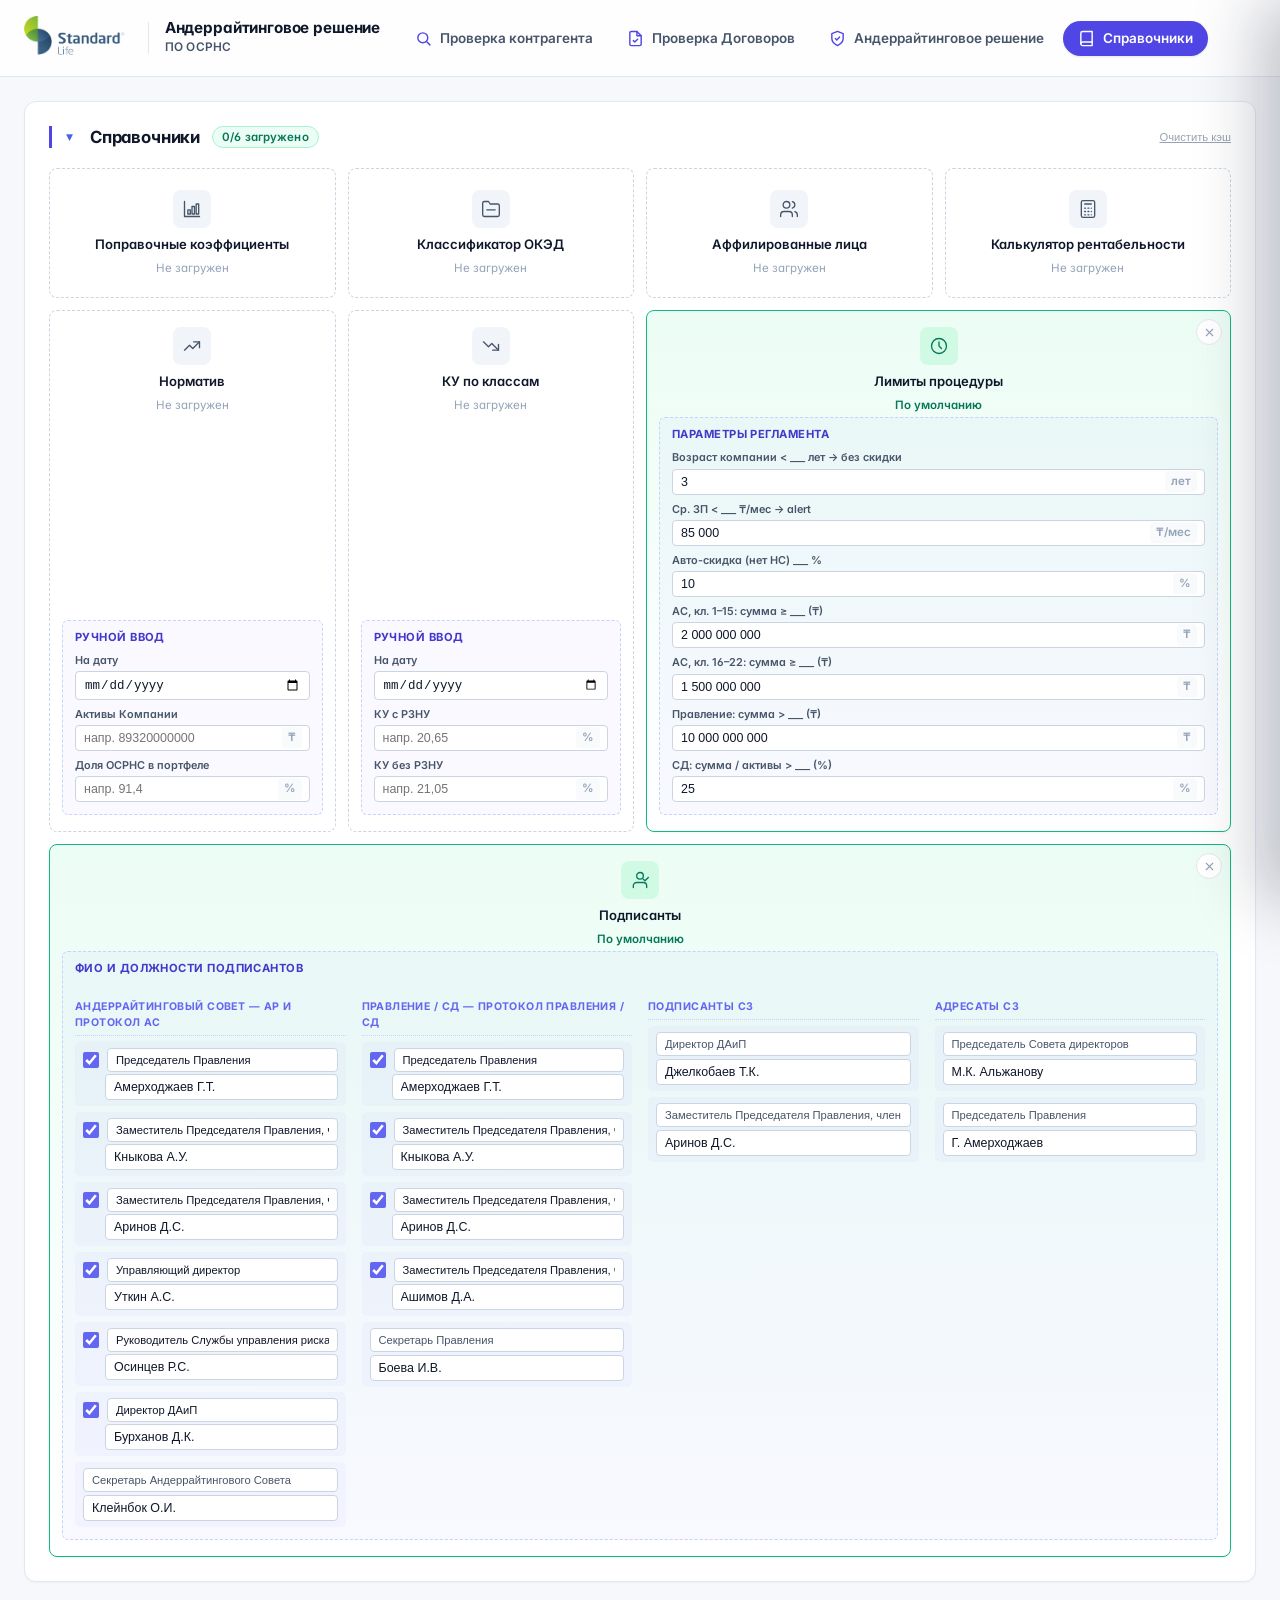
==== commit fa116304: "feat(ДАиП): форма печатается в PDF с факсимиле подписантов Word-версия «Рекомендации ДАиП» больше не" ====
--- a/index.html
+++ b/index.html
@@ -451,7 +451,7 @@
             </label>
             <label class="daip-field">
               <span class="daip-field-label">ФИО подписанта</span>
-              <input type="text" id="daip-signer-name" value="Бурханов Д.К." placeholder="Например: Бурханов Д.К.">
+              <input type="text" id="daip-signer-name" placeholder="Из справочника подписантов">
             </label>
           </div>
 
@@ -488,9 +488,11 @@
           🔎 Проверить БИН
         </button>
       </div>
-      <!-- Алертов про скидку («компания моложе 3 лет») здесь НЕТ намеренно:
-           на этой вкладке премия/скидка не считаются, предупреждение живёт
-           только в «Андеррайтинговом решении». Возраст компании виден в досье. -->
+      <!-- Предупреждение «молодая компания» — СРАЗУ под полем ввода БИН/ИИН,
+           чтобы андеррайтер увидел его до чтения досье (просьба пользователя).
+           Наполняет App._updateYoungCompanyAlert (broadcast по .js-young-alert),
+           стиль жёлтый — как у алерта про среднюю зарплату. -->
+      <div class="avg-salary-alert js-young-alert" id="young-company-alert-contractor"></div>
       <!-- Профиль контрагента = досье (showPreview пишет сюда отдельно: советник
            по ОКЭД + Dossier). Панель видима через .js-preview-panel, но грид
            без .js-preview-grid — общий полный рендер его не заполняет. -->
@@ -911,6 +913,9 @@
 
   <script src="js/lib/xlsx.full.min.js"></script>
   <script src="js/lib/docx.min.js"></script>
+  <!-- PDF-версия «Рекомендации ДАиП»: библиотека + вшитый шрифт (см. js/ar-form-pdf.js) -->
+  <script src="js/lib/pdfmake.min.js"></script>
+  <script src="js/lib/pdf-fonts.js"></script>
   <script src="js/lib/FileSaver.min.js"></script>
   <!-- PDF-экспорт аналитики делается через скрытый iframe с analytics.html?exportPdf=<имя>.
        html2canvas + jsPDF подгружаются по требованию изнутри analytics.js — здесь
@@ -927,6 +932,7 @@
   <script src="js/resident-check.js"></script>
   <script src="js/batch-reader.js"></script>
   <script src="js/ar-form.js"></script>
+  <script src="js/ar-form-pdf.js"></script>
   <script src="js/batch-ar.js"></script>
   <script src="js/dossier.js"></script>
   <script src="js/daip-print.js"></script>
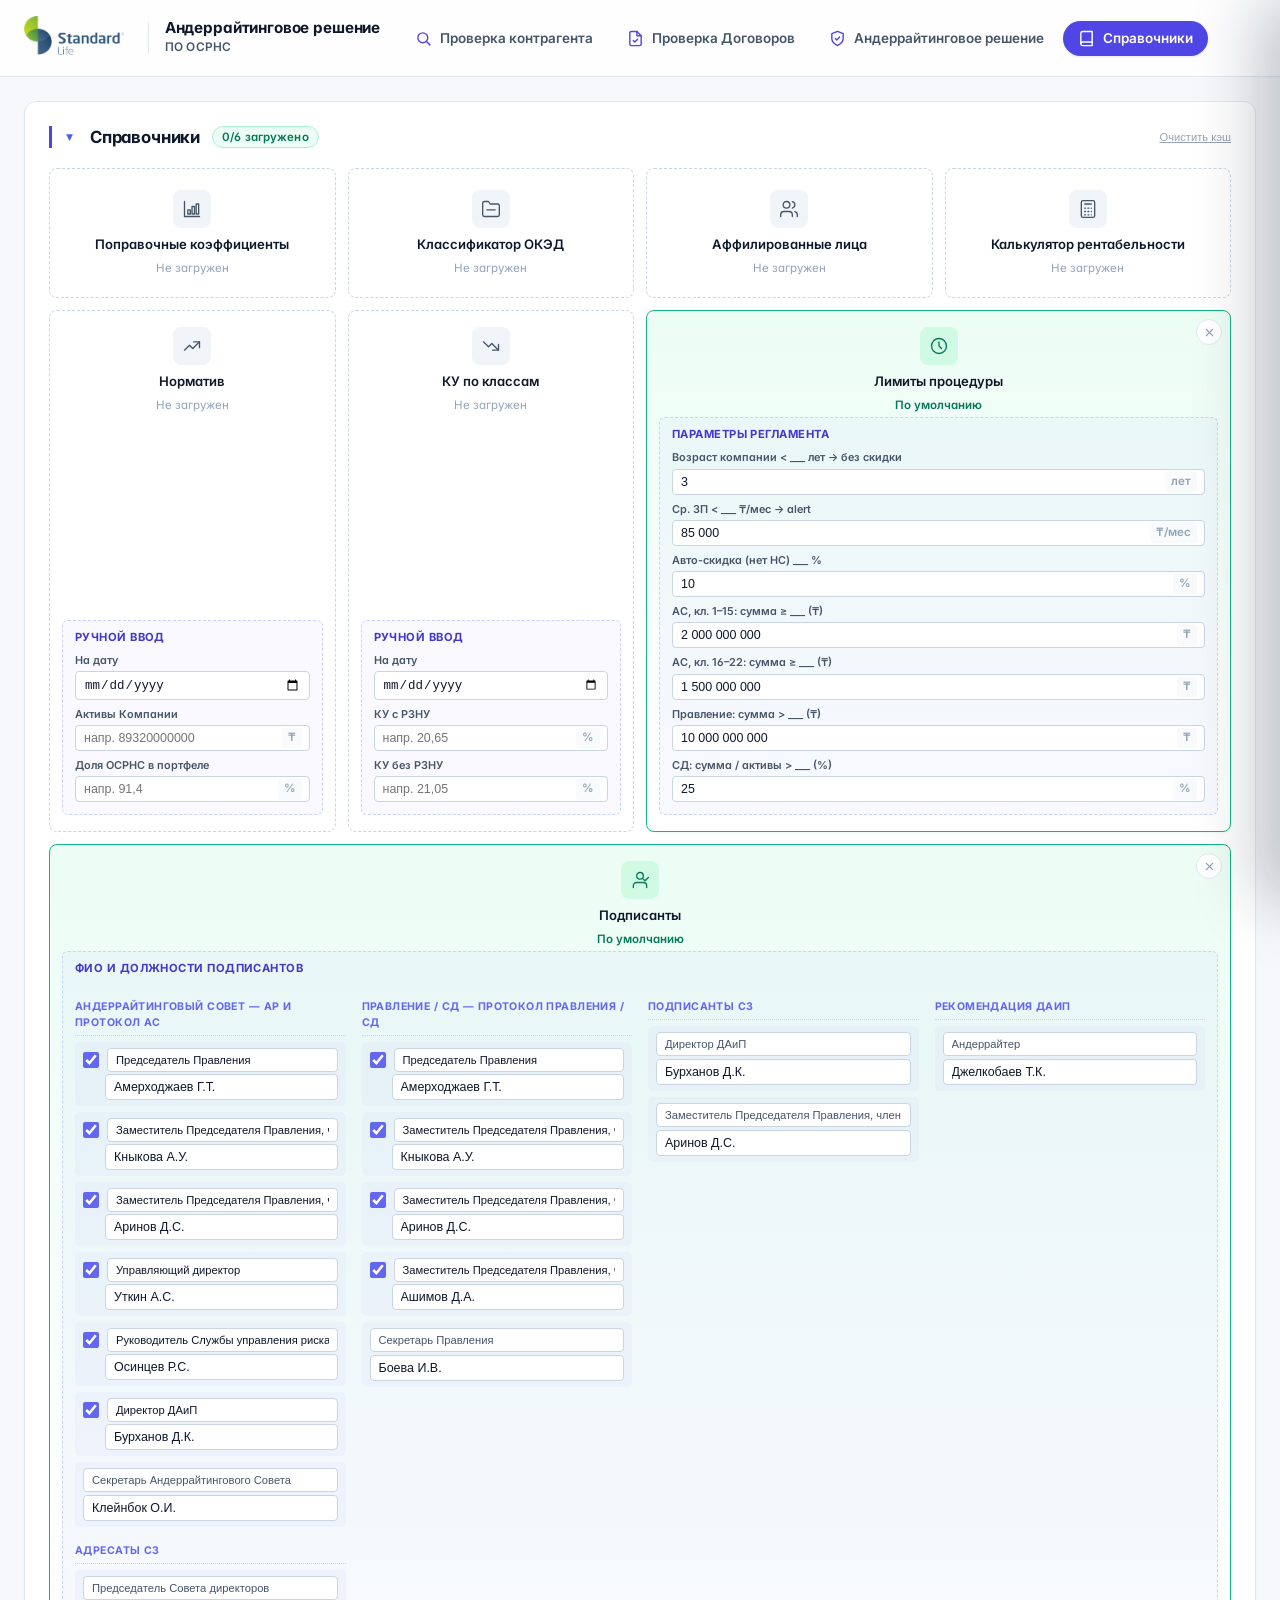
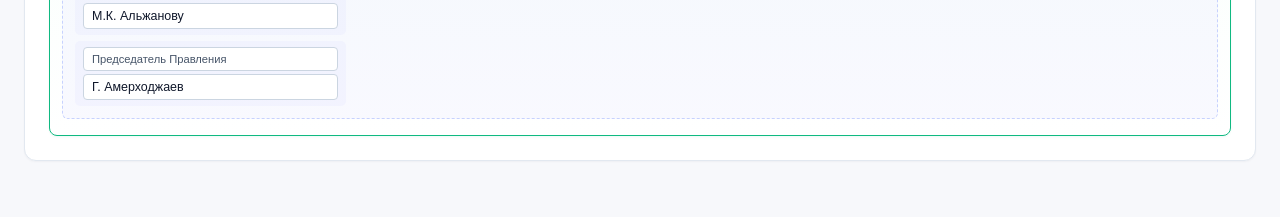
==== commit 4e0b87aa: "fix(подписанты): Бурханов — на странице АР, Джелкобаев — только в Рекомендации Подписант Рекомендаци" ====
--- a/index.html
+++ b/index.html
@@ -206,6 +206,17 @@
               <div class="signer-row signer-row--solo" id="sgn-row-upravDir">
                 <input type="text" id="sgn-role-upravDir" class="signer-role-input" placeholder="Должность" oninput="App.onSignerOverride('upravDir','role',this.value)">
                 <input type="text" id="sgn-upravDir" placeholder="ФИО" oninput="App.onSignerOverride('upravDir','name',this.value)">
+              </div>
+            </div>
+
+            <!-- Подписант Рекомендации ДАиП — отдельное поле, потому что это
+                 другой человек, чем Директор ДАиП выше. Пока ключ был общий,
+                 смена подписанта Рекомендации меняла ФИО и в СЗ, и в Протоколе. -->
+            <div class="signers-group" style="order:3">
+              <div class="signers-group-title">Рекомендация ДАиП</div>
+              <div class="signer-row signer-row--solo" id="sgn-row-daipUnderwriter">
+                <input type="text" id="sgn-role-daipUnderwriter" class="signer-role-input" placeholder="Должность" oninput="App.onSignerOverride('daipUnderwriter','role',this.value)">
+                <input type="text" id="sgn-daipUnderwriter" placeholder="ФИО" oninput="App.onSignerOverride('daipUnderwriter','name',this.value)">
               </div>
             </div>
 
@@ -441,13 +452,13 @@
              (включая красные) и подписант редактируемый. ===== -->
         <div class="daip-block" id="daip-block">
           <div class="daip-block-title">Печать рекомендаций ДАиП</div>
-          <p class="daip-hint">По каждому договору из реестра печатается полная форма — «Рекомендация ДАиП», «Заключение подразделения по управлению рисками» и «Андеррайтинговое решение» (один документ на договор, филиалы — внутри), все в один ZIP. В отличие от кнопки «Печать Досье + Рекомендации АР», печатаются <b>все</b> договоры, включая красные. Проверка stat.gov.kz не требуется.</p>
+          <p class="daip-hint">По каждому договору из реестра печатается полная форма — «Рекомендация ДАиП», «Заключение подразделения по управлению рисками» и «Андеррайтинговое решение» (один документ на договор, филиалы — внутри), все в один ZIP. В отличие от кнопки «Печать Досье + Рекомендации АР», печатаются <b>все</b> договоры, включая красные. Проверка stat.gov.kz не требуется. Годовой реестр (20 000+ договоров) печатается целиком: документы готовятся параллельно, по числу ядер процессора, а архив пишется по мере готовности, поэтому память браузера не растёт. В <b>Chrome и Edge</b> браузер сразу спросит, куда сохранить архив, и запишет его туда одним файлом — диалог появится по нажатию кнопки, до начала печати. В <b>Firefox и Safari</b> такой записи нет, поэтому пакет скачивается частями по 1 500 договоров. В строке прогресса видно темп и остаток времени; вкладку на это время лучше не закрывать.</p>
 
           <!-- Подписант: должность и ФИО можно менять (они периодически меняются). -->
           <div class="daip-signer">
             <label class="daip-field">
               <span class="daip-field-label">Должность подписанта</span>
-              <input type="text" id="daip-signer-role" value="Андеррайтер" placeholder="Например: Андеррайтер">
+              <input type="text" id="daip-signer-role" placeholder="Например: Андеррайтер">
             </label>
             <label class="daip-field">
               <span class="daip-field-label">ФИО подписанта</span>
@@ -935,6 +946,7 @@
   <script src="js/ar-form-pdf.js"></script>
   <script src="js/batch-ar.js"></script>
   <script src="js/dossier.js"></script>
+  <script src="js/zip-stream.js"></script>
   <script src="js/daip-print.js"></script>
   <script src="js/app.js"></script>
 </body>
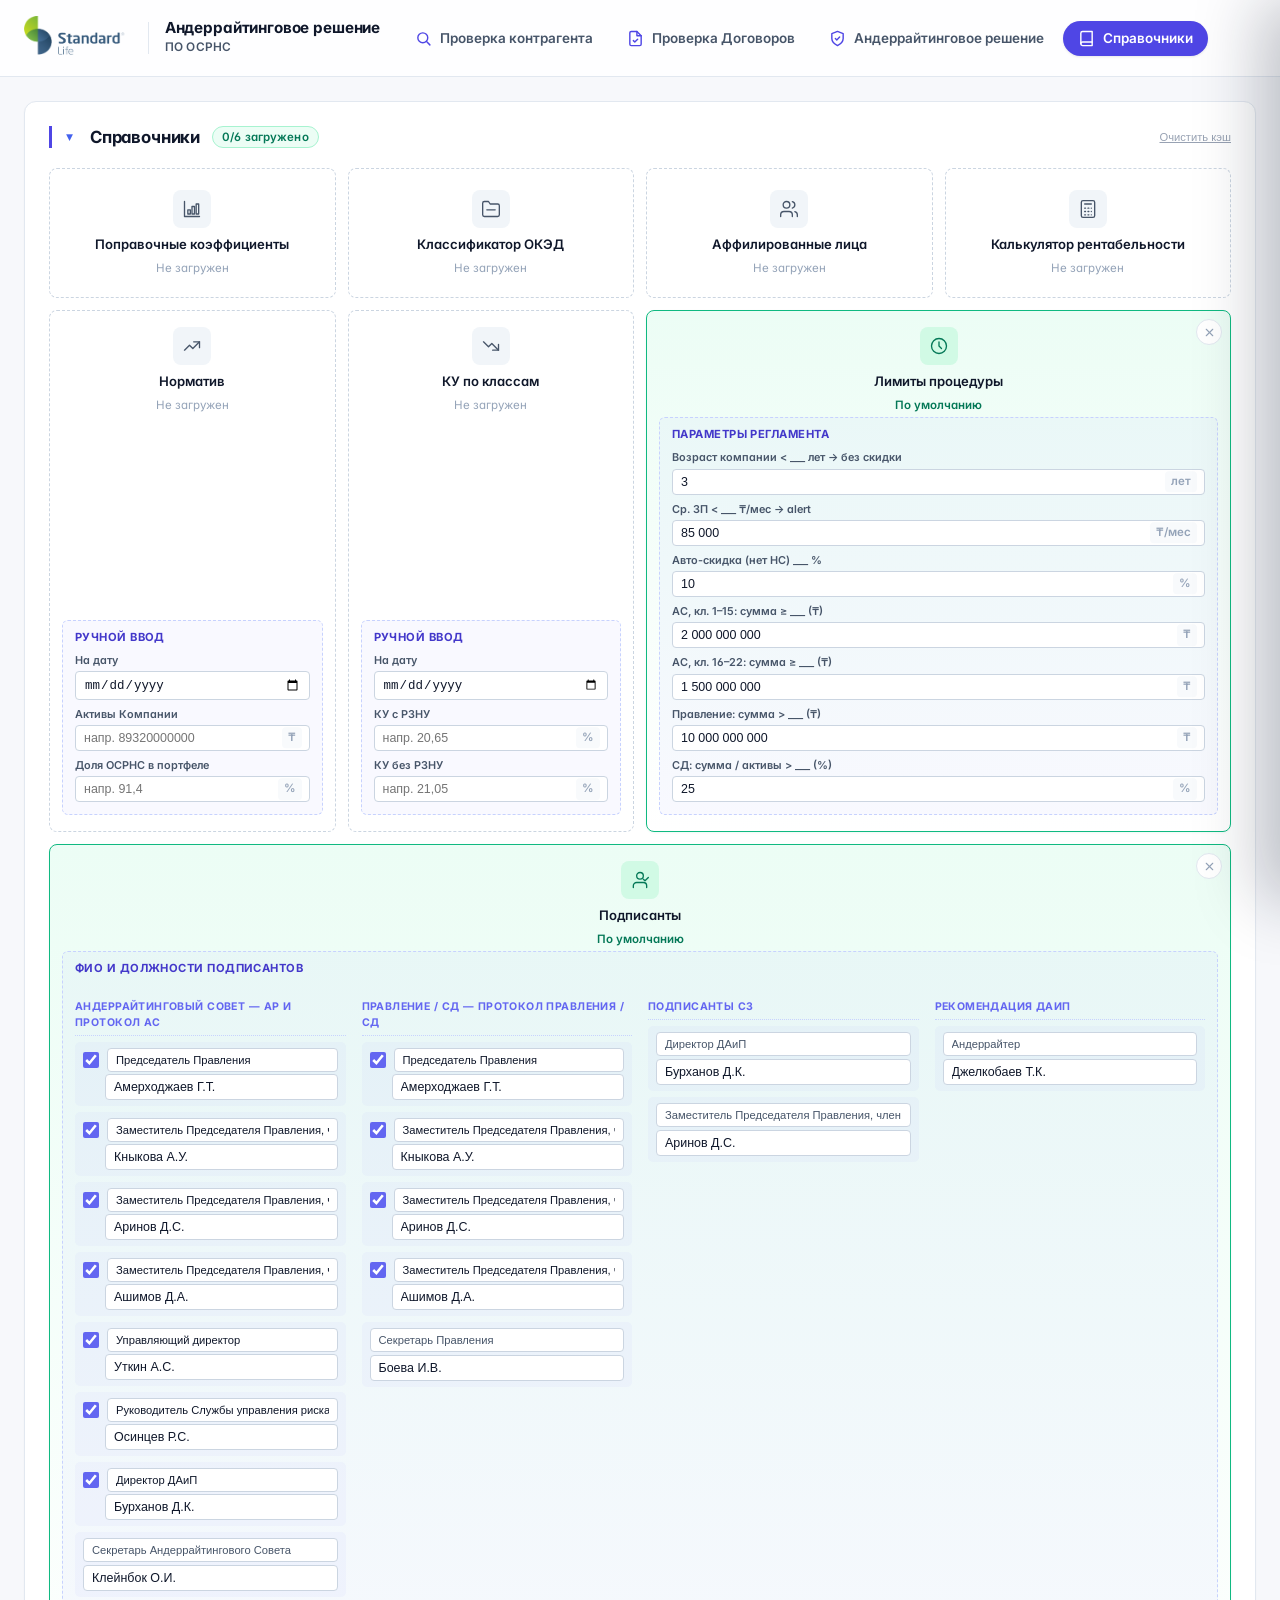
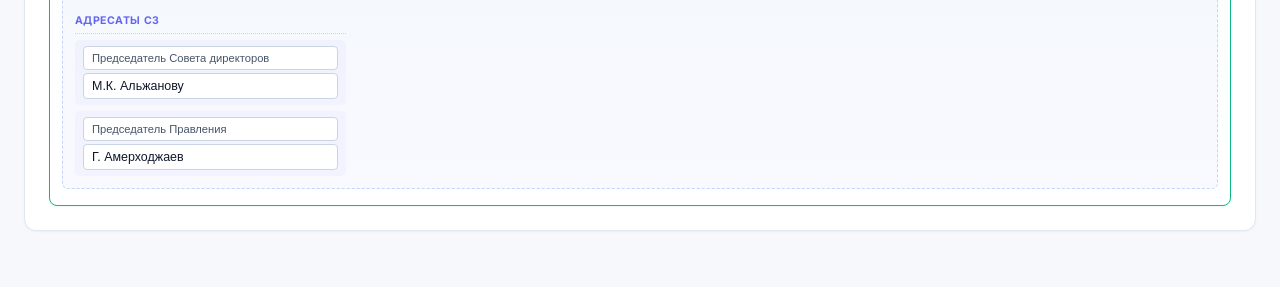
==== commit b705c50d: "feat(документы): АР и СЗ на Правление/СД по новым образцам - АР: п.7 одной строкой «Страховая сумма " ====
--- a/index.html
+++ b/index.html
@@ -220,7 +220,7 @@
               </div>
             </div>
 
-            <!-- Члены АС: 6 человек + секретарь. У каждого члена можно править
+            <!-- Члены АС: 7 человек + секретарь. У каждого члена можно править
                  должность и снять галочку «участвует» (отпуск → строка не
                  попадёт в АР/Протокол). Секретарь без галочки — он обязателен. -->
             <div class="signers-group" style="order:1">
@@ -239,6 +239,11 @@
                 <input type="checkbox" id="sgn-skip-asMember2" checked onchange="App.onSignerOverride('asMember2','skip',!this.checked)">
                 <input type="text" id="sgn-role-asMember2" class="signer-role-input" placeholder="Должность" oninput="App.onSignerOverride('asMember2','role',this.value)">
                 <input type="text" id="sgn-asMember2" placeholder="ФИО" oninput="App.onSignerOverride('asMember2','name',this.value)">
+              </div>
+              <div class="signer-row signer-row--editable" id="sgn-row-asMember6">
+                <input type="checkbox" id="sgn-skip-asMember6" checked onchange="App.onSignerOverride('asMember6','skip',!this.checked)">
+                <input type="text" id="sgn-role-asMember6" class="signer-role-input" placeholder="Должность" oninput="App.onSignerOverride('asMember6','role',this.value)">
+                <input type="text" id="sgn-asMember6" placeholder="ФИО" oninput="App.onSignerOverride('asMember6','name',this.value)">
               </div>
               <div class="signer-row signer-row--editable" id="sgn-row-asMember3">
                 <input type="checkbox" id="sgn-skip-asMember3" checked onchange="App.onSignerOverride('asMember3','skip',!this.checked)">
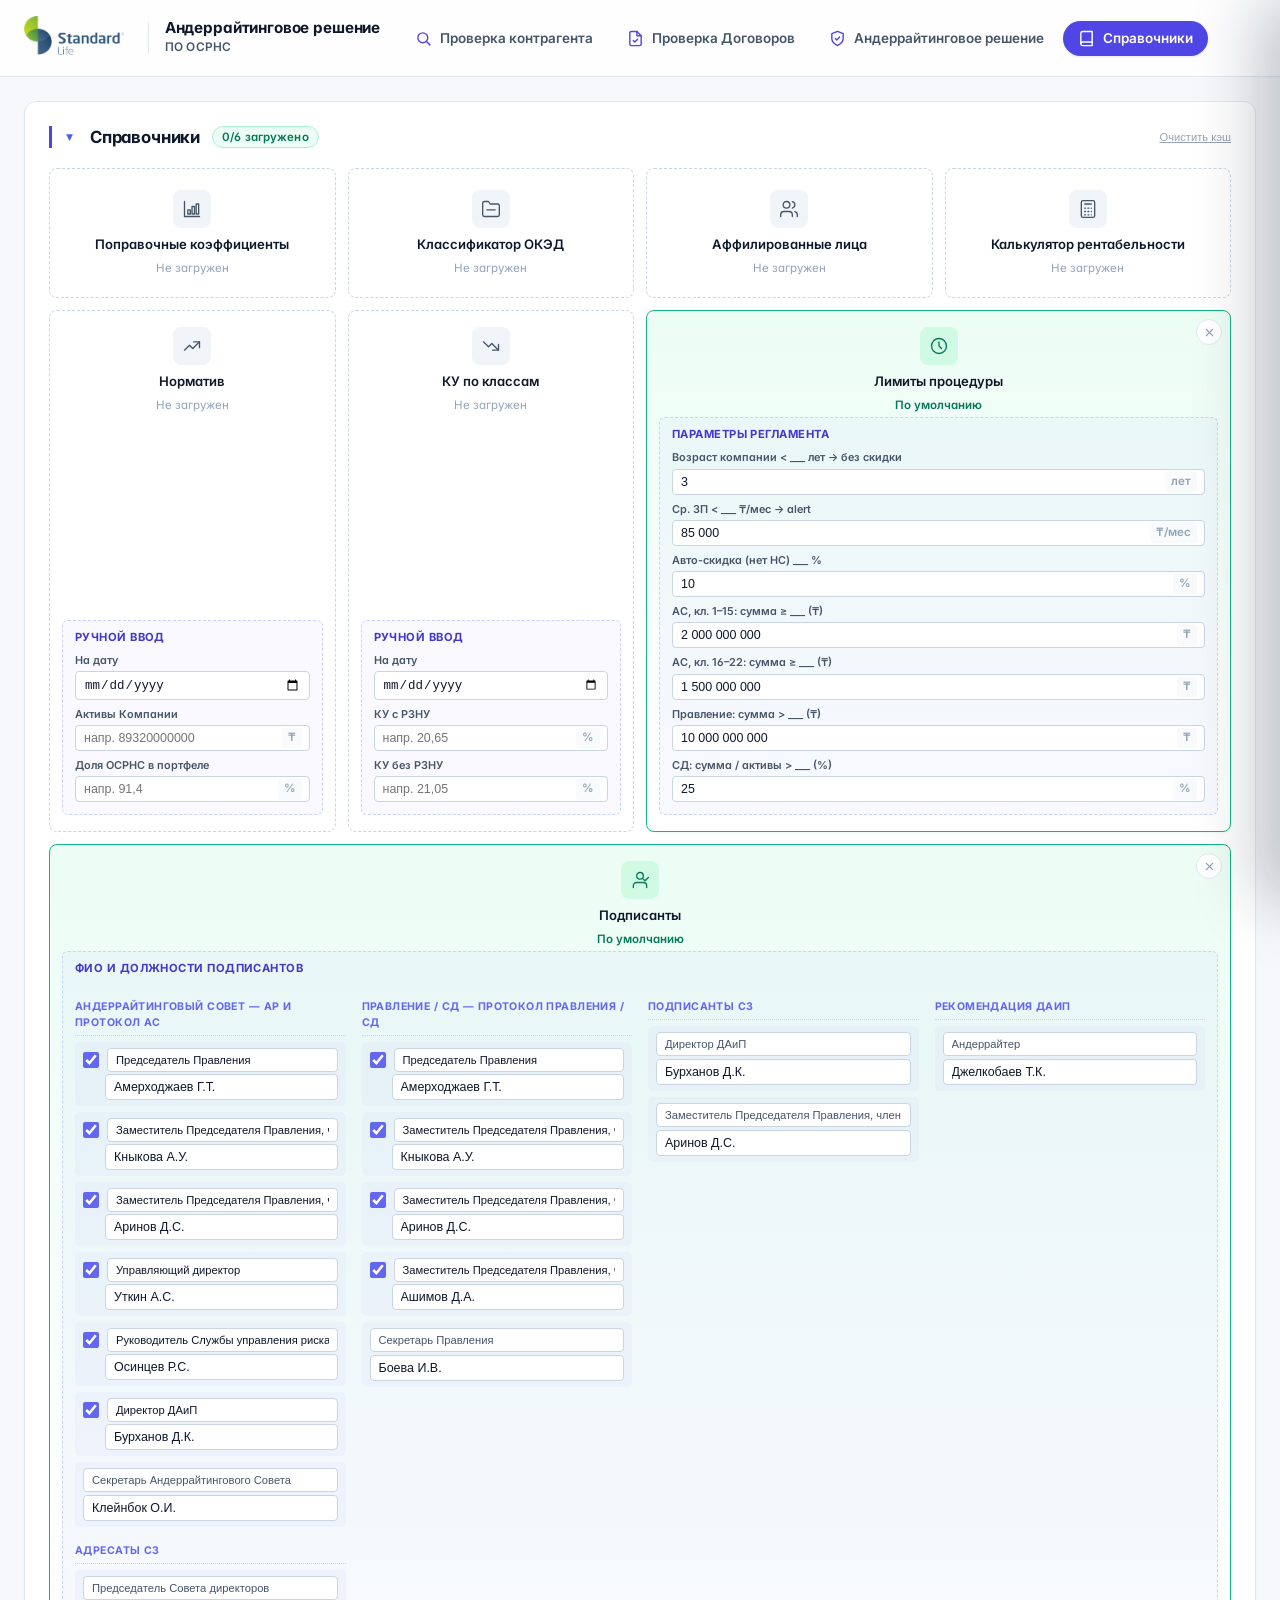
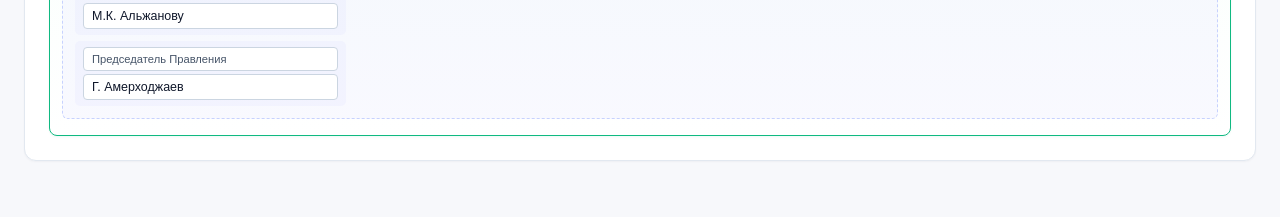
==== commit 9abb8326: "fix(АС): убрать Ашимова Д.А. из АС; ошибка «ОКЭДа нет в справочнике ОКЭД» - Ашимов исключён из члено" ====
--- a/index.html
+++ b/index.html
@@ -240,11 +240,6 @@
                 <input type="text" id="sgn-role-asMember2" class="signer-role-input" placeholder="Должность" oninput="App.onSignerOverride('asMember2','role',this.value)">
                 <input type="text" id="sgn-asMember2" placeholder="ФИО" oninput="App.onSignerOverride('asMember2','name',this.value)">
               </div>
-              <div class="signer-row signer-row--editable" id="sgn-row-asMember6">
-                <input type="checkbox" id="sgn-skip-asMember6" checked onchange="App.onSignerOverride('asMember6','skip',!this.checked)">
-                <input type="text" id="sgn-role-asMember6" class="signer-role-input" placeholder="Должность" oninput="App.onSignerOverride('asMember6','role',this.value)">
-                <input type="text" id="sgn-asMember6" placeholder="ФИО" oninput="App.onSignerOverride('asMember6','name',this.value)">
-              </div>
               <div class="signer-row signer-row--editable" id="sgn-row-asMember3">
                 <input type="checkbox" id="sgn-skip-asMember3" checked onchange="App.onSignerOverride('asMember3','skip',!this.checked)">
                 <input type="text" id="sgn-role-asMember3" class="signer-role-input" placeholder="Должность" oninput="App.onSignerOverride('asMember3','role',this.value)">
@@ -322,6 +317,17 @@
           <div class="uz-label">Реестр договоров (.xlsx)</div>
           <div class="uz-status" id="batch-status">Файл не загружен</div>
           <input type="file" id="batch-file-input" accept=".xlsx,.xls" style="display:none" onchange="BatchAR.loadFile(this.files[0])">
+        </div>
+
+        <!-- Источник карточки компании (ОКЭД, КРП, дата рег., адрес). ВРЕМЕННО kyc.kz:
+             stat.gov.kz заблокировал аккаунт по лимиту поисков. См. StatGovClient.source(). -->
+        <div class="batch-source" id="batch-source" role="radiogroup" aria-label="Проверка через источник">
+          <span class="batch-source-ico" aria-hidden="true"><svg viewBox="0 0 24 24" fill="none" stroke="currentColor" stroke-width="1.8" stroke-linecap="round" stroke-linejoin="round"><ellipse cx="12" cy="5" rx="8" ry="3"/><path d="M4 5v6c0 1.66 3.58 3 8 3s8-1.34 8-3V5"/><path d="M4 11v6c0 1.66 3.58 3 8 3s8-1.34 8-3v-6"/></svg></span>
+          <span class="batch-source-title">Проверка через источник</span>
+          <div class="batch-source-seg">
+            <label><input type="radio" name="batch-source" value="kyc" onchange="BatchAR.setSource(this.value)"><span>kyc.kz <em>(abis.kz)</em></span></label>
+            <label><input type="radio" name="batch-source" value="statgov" onchange="BatchAR.setSource(this.value)"><span>stat.gov.kz <em>(БНС АСПР РК)</em></span></label>
+          </div>
         </div>
 
         <!-- Статус-бар: прогресс проверки + сводка по строкам (обновляется по мере
--- a/css/style.css
+++ b/css/style.css
@@ -3014,6 +3014,59 @@
 }
 
 /* Статус проверки stat.gov.kz (гейт генерации) */
+.batch-source {
+  display: flex;
+  flex-wrap: wrap;
+  align-items: center;
+  gap: 10px 14px;
+  margin: 14px 0 0;
+  padding: 12px 16px;
+  background: linear-gradient(135deg, var(--c-brand-50), #f5f3ff);
+  border: 1px solid var(--c-brand-100);
+  border-radius: var(--radius-lg);
+  box-shadow: var(--shadow-xs);
+}
+.batch-source-ico {
+  width: 36px; height: 36px; flex: 0 0 auto;
+  border-radius: 10px;
+  background: #fff;
+  color: var(--c-brand-600);
+  display: flex; align-items: center; justify-content: center;
+  box-shadow: 0 1px 2px rgba(79, 70, 229, 0.15);
+}
+.batch-source-ico svg { width: 19px; height: 19px; }
+.batch-source-title {
+  font-size: 0.95rem;
+  font-weight: 700;
+  color: var(--c-text-primary);
+}
+.batch-source-seg {
+  display: inline-flex;
+  padding: 3px;
+  gap: 3px;
+  background: #fff;
+  border: 1px solid var(--c-brand-100);
+  border-radius: 999px;
+}
+.batch-source-seg label { cursor: pointer; }
+.batch-source-seg input { position: absolute; opacity: 0; pointer-events: none; }
+.batch-source-seg span {
+  display: block;
+  padding: 7px 18px;
+  border-radius: 999px;
+  font-size: 0.88rem;
+  font-weight: 700;
+  color: var(--c-text-secondary);
+  transition: background 0.15s, color 0.15s, box-shadow 0.15s;
+}
+.batch-source-seg span em { font-style: normal; font-weight: 500; opacity: 0.75; }
+.batch-source-seg label:hover span { color: var(--c-brand-700); }
+.batch-source-seg input:checked + span {
+  background: var(--c-brand-600);
+  color: #fff;
+  box-shadow: 0 4px 10px -4px rgba(79, 70, 229, 0.6);
+}
+.batch-source-seg input:focus-visible + span { outline: 2px solid var(--c-brand-500); outline-offset: 2px; }
 .batch-verify {
   margin: 12px 0 0;
   padding: 11px 14px;
@@ -4274,3 +4327,7 @@
   .ds-fields { grid-template-columns: 1fr; }
   .ds-fields-k { text-align: left; padding-bottom: 0; border-bottom: none; }
 }
+
+/* Досье «Деятельность и тариф»: ОКЭД отсутствует в справочнике ОКЭД */
+.ds-oked-ref-err { margin: 0 0 8px; padding: 6px 10px; border-radius: 8px; background: #fef2f2; border: 1px solid #fecaca; font-size: 13px; }
+.oked-warn--err { color: #b91c1c; font-weight: 700; }
